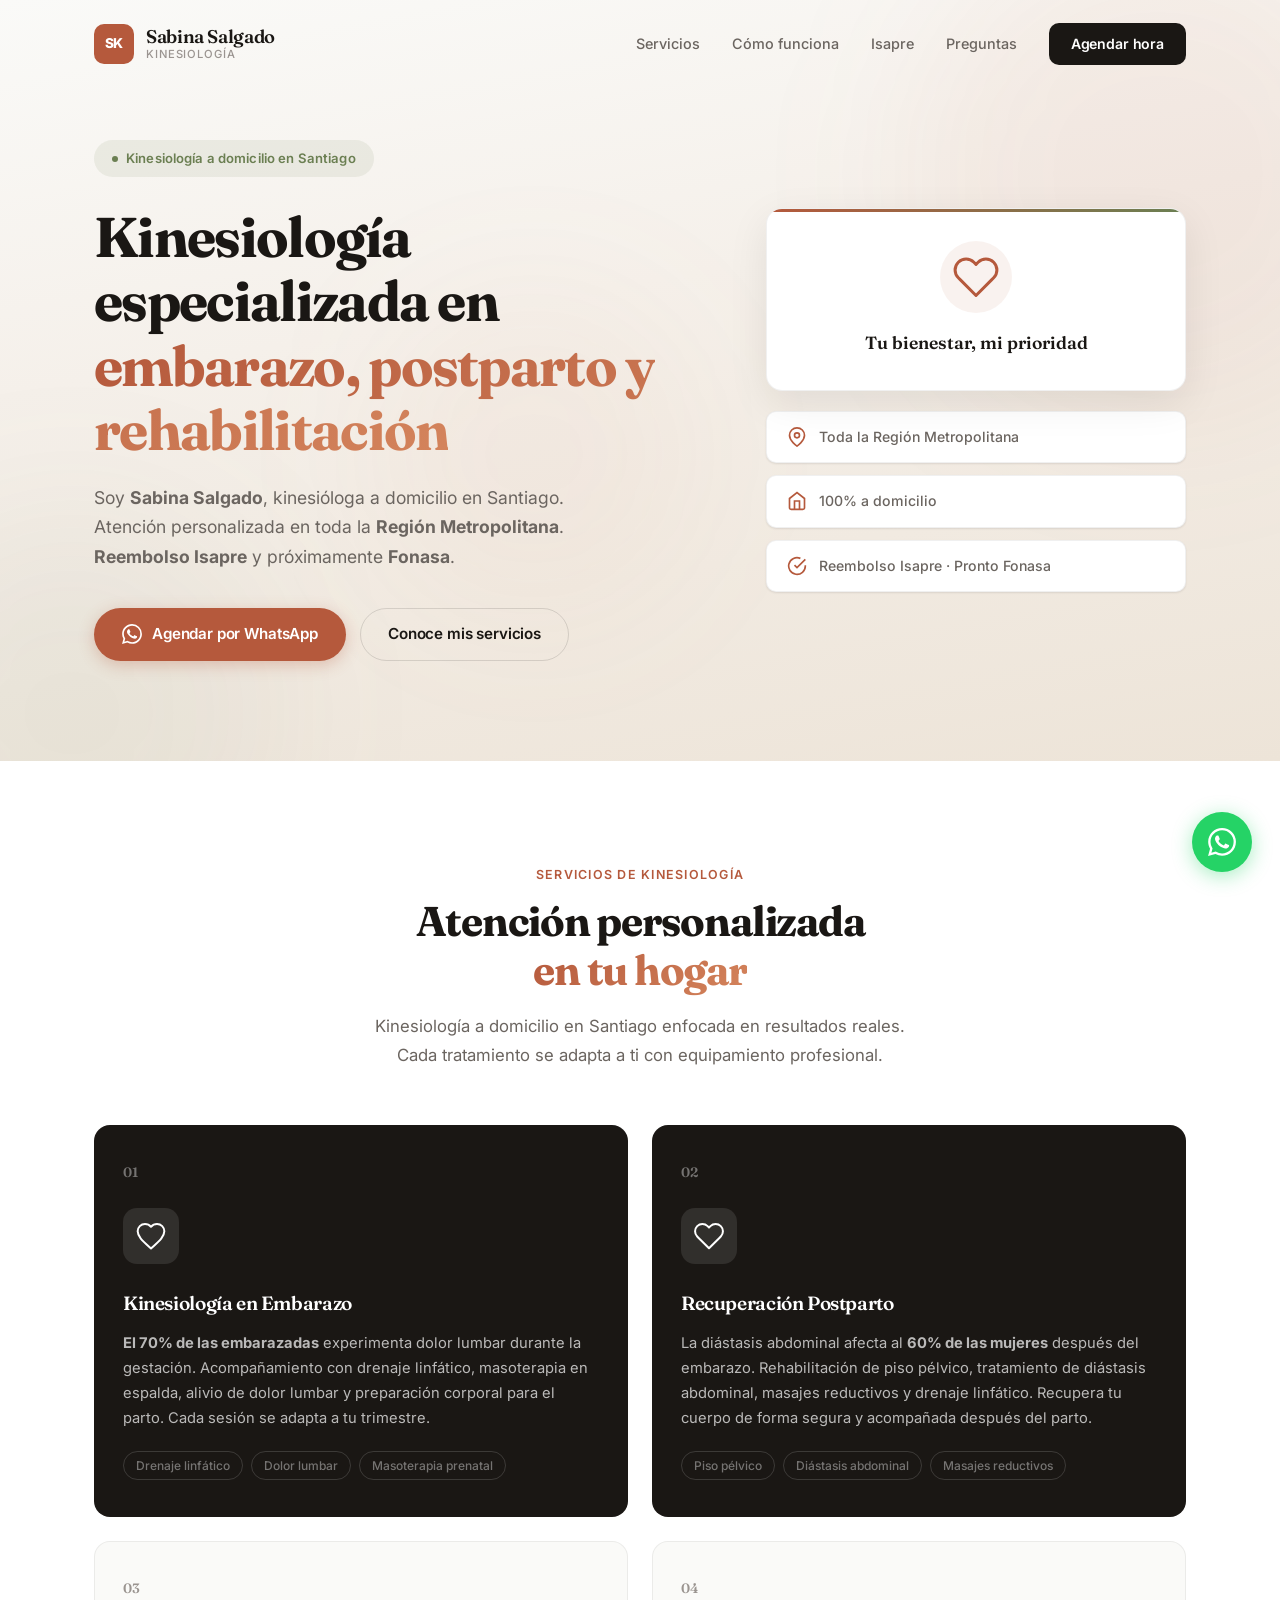
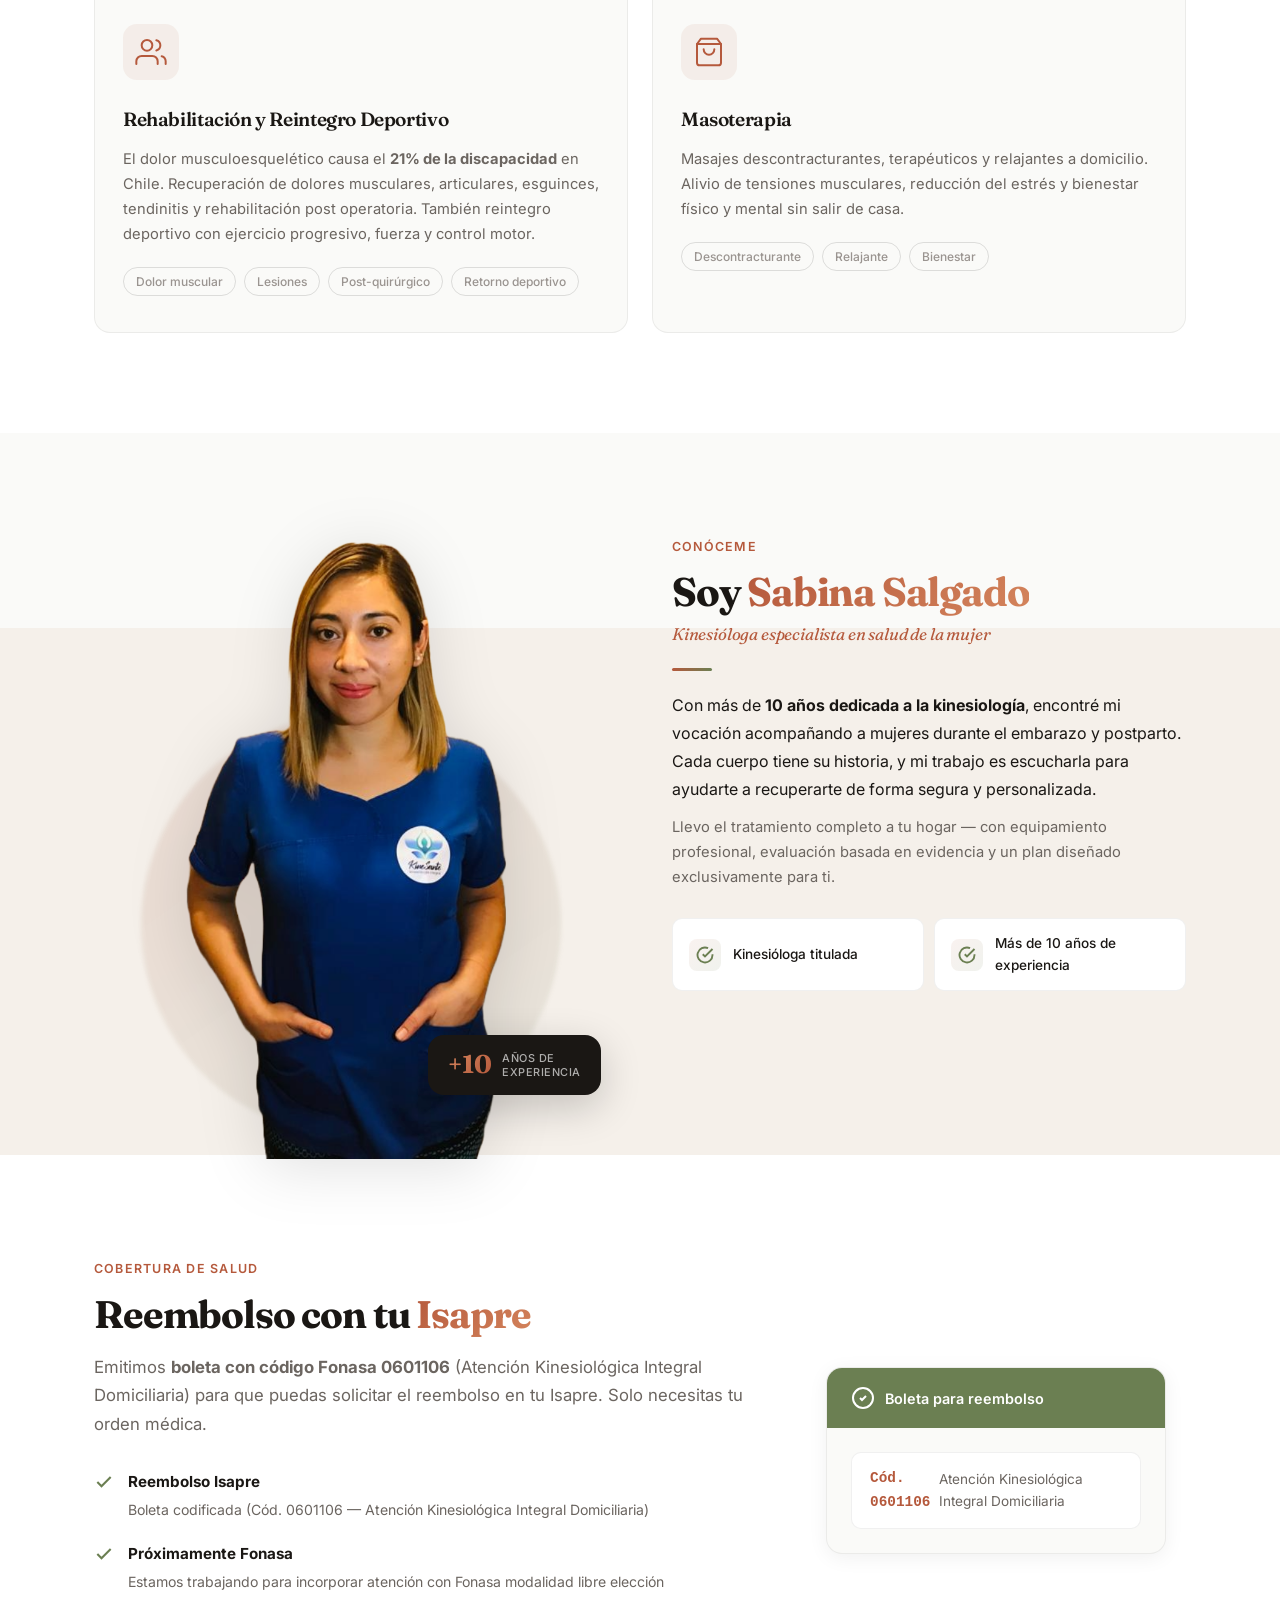
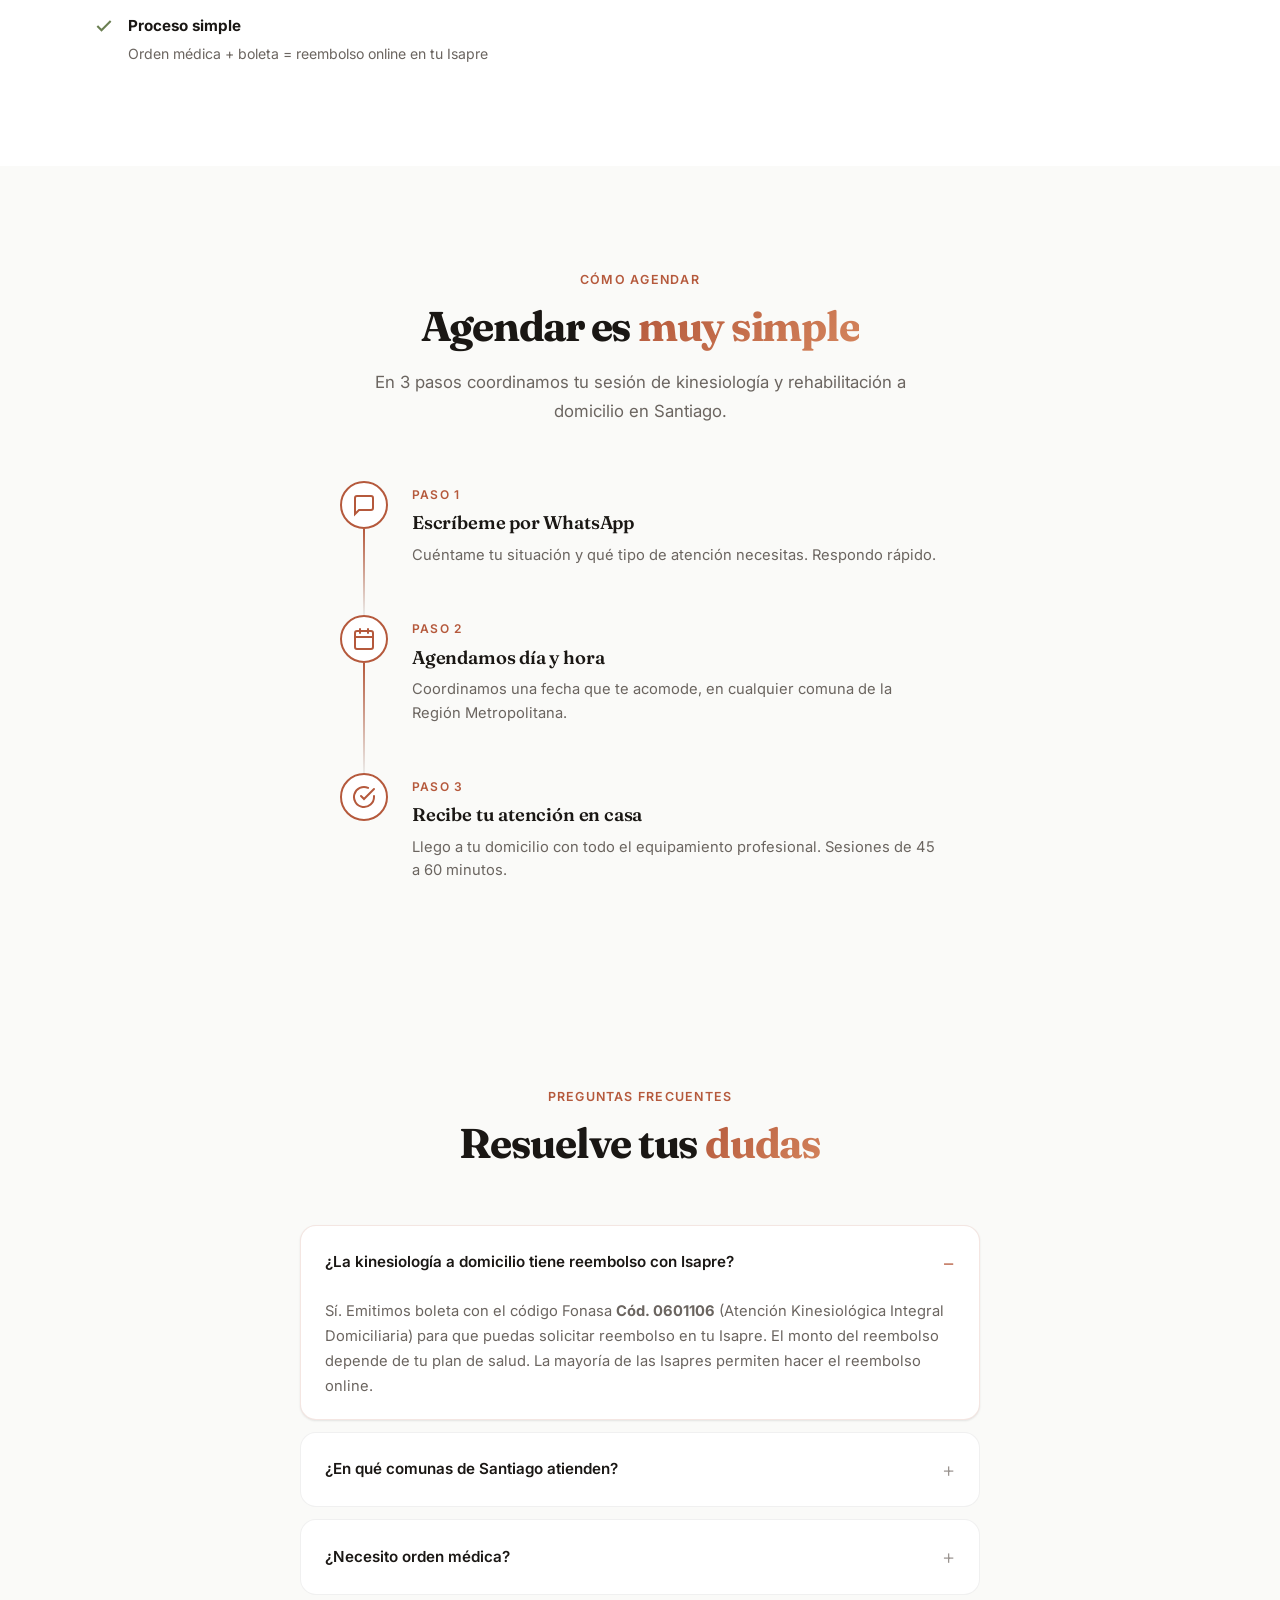
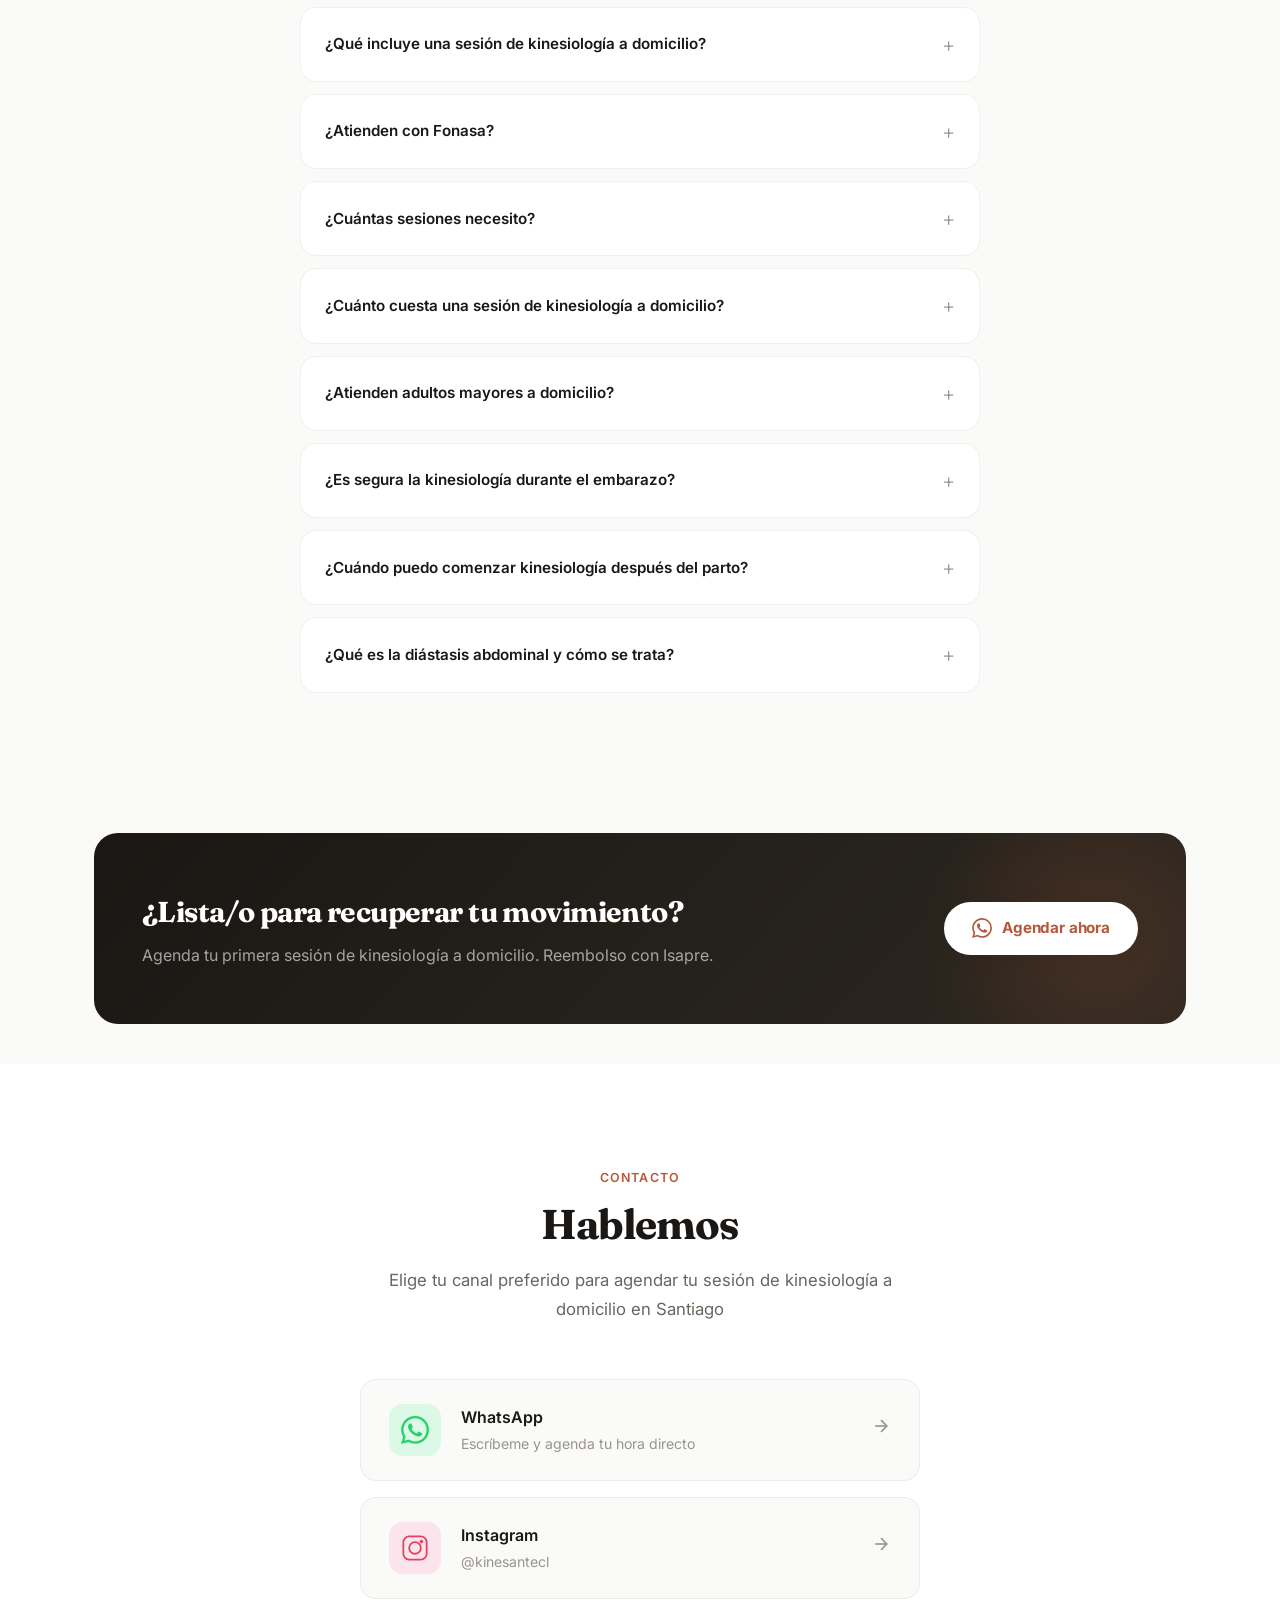
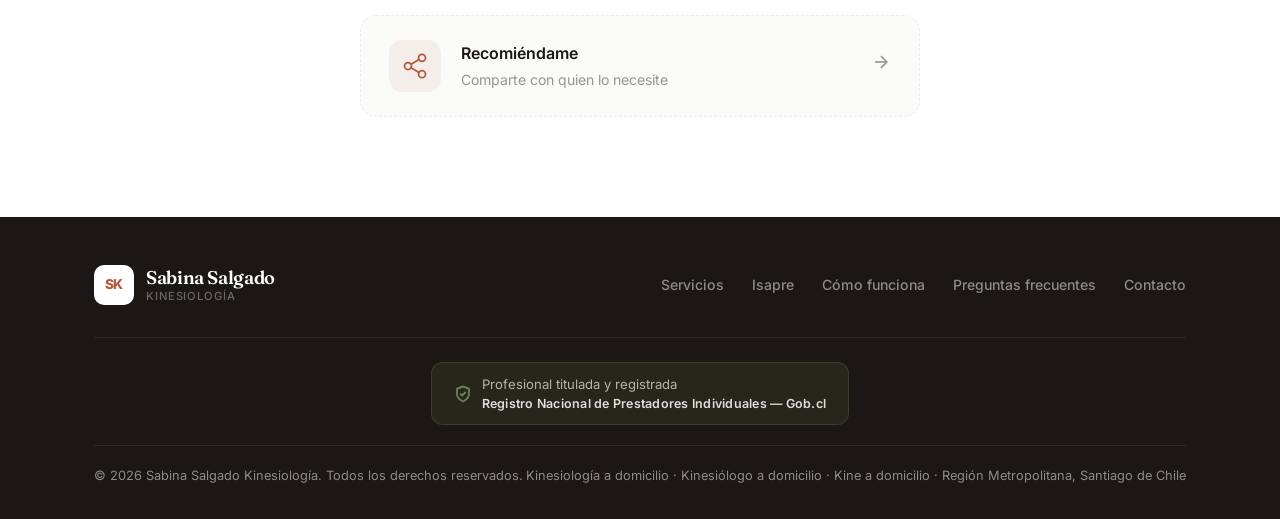
==== index.html @ 53fd6ea9 "Add referral share button in contact section WhatsApp share card lets users recommend Sabina to frie" ====
<!DOCTYPE html>
<html lang="es-CL">
<head>
  <meta charset="UTF-8">
  <meta name="viewport" content="width=device-width, initial-scale=1.0">

  <!-- Primary SEO Meta Tags -->
  <title>Kinesiología a Domicilio Santiago | Sabina Salgado Kine</title>
  <meta name="description" content="Kinesióloga a domicilio en Santiago. Especialista en embarazo, postparto y salud de la mujer. Kinesiología musculoesquelética, reintegro deportivo y masoterapia. Reembolso Isapre.">
  <meta name="keywords" content="kinesiología a domicilio, kinesiólogo a domicilio, kine a domicilio, kinesiología a domicilio Santiago, kinesiólogo a domicilio Santiago, kine a domicilio Santiago, kinesiólogo cerca de mí, kinesiología prenatal, kinesiología postnatal, kinesiología embarazo, kinesiología postparto, piso pélvico rehabilitación, diástasis abdominal tratamiento, drenaje linfático embarazo, recuperación postparto, kinesiología musculoesquelética, reintegro deportivo, masoterapia a domicilio Santiago, rehabilitación a domicilio Santiago, kinesiólogo a domicilio precio, kinesiólogo reembolso isapre, kine Puente Alto, kine Maipú, kine La Florida, kine La Cisterna, kine Las Condes, kine Providencia, kine Ñuñoa, kine San Bernardo, kinesiólogo a domicilio Puente Alto, kinesiólogo a domicilio Maipú, kinesiólogo a domicilio La Florida, kinesiólogo adulto mayor a domicilio, masajes descontracturantes a domicilio Santiago">
  <meta name="author" content="Sabina Salgado - Kinesióloga">
  <meta name="robots" content="index, follow, max-snippet:-1, max-image-preview:large">
  <link rel="canonical" href="https://sabinasalgado.cl/">

  <!-- Technical SEO: Favicon, Manifest, Theme -->
  <meta name="theme-color" content="#b5593c">
  <meta name="msapplication-TileColor" content="#b5593c">
  <link rel="icon" type="image/svg+xml" href="/favicon.svg">
  <link rel="icon" type="image/png" sizes="32x32" href="/favicon-32.png">
  <link rel="icon" type="image/png" sizes="16x16" href="/favicon-16.png">
  <link rel="apple-touch-icon" sizes="180x180" href="/apple-touch-icon.png">
  <link rel="manifest" href="/site.webmanifest">

  <!-- Open Graph / Social Media -->
  <meta property="og:type" content="website">
  <meta property="og:locale" content="es_CL">
  <meta property="og:title" content="Kinesiología a Domicilio Santiago | Sabina Salgado Kine">
  <meta property="og:description" content="Kinesióloga a domicilio en Santiago. Especialista en embarazo, postparto y salud de la mujer. Kinesiología musculoesquelética, reintegro deportivo y masoterapia. Reembolso Isapre.">
  <meta property="og:url" content="https://sabinasalgado.cl/">
  <meta property="og:site_name" content="Sabina Salgado Kinesiología">
  <meta property="og:image" content="https://sabinasalgado.cl/og-image.jpg">
  <meta property="og:image:width" content="1200">
  <meta property="og:image:height" content="630">
  <meta property="og:image:alt" content="Sabina Salgado - Kinesióloga a domicilio en Santiago, especialista en embarazo y postparto">

  <!-- Twitter Card -->
  <meta name="twitter:card" content="summary_large_image">
  <meta name="twitter:title" content="Kinesiología a Domicilio Santiago | Sabina Salgado Kine">
  <meta name="twitter:description" content="Kinesióloga a domicilio en Santiago. Especialista en embarazo, postparto y salud de la mujer. Kinesiología musculoesquelética, reintegro deportivo y masoterapia. Reembolso Isapre.">
  <meta name="twitter:image" content="https://sabinasalgado.cl/og-image.jpg">
  <meta name="twitter:image:alt" content="Sabina Salgado - Kinesióloga a domicilio en Santiago, especialista en embarazo y postparto">

  <!-- Geo / Local SEO -->
  <meta name="geo.region" content="CL-RM">
  <meta name="geo.placename" content="Santiago, Región Metropolitana">
  <meta name="geo.position" content="-33.4489;-70.6693">
  <meta name="ICBM" content="-33.4489, -70.6693">

  <!-- Performance: Preconnect -->
  <link rel="preconnect" href="https://fonts.googleapis.com">
  <link rel="preconnect" href="https://fonts.gstatic.com" crossorigin>
  <link rel="dns-prefetch" href="https://fonts.googleapis.com">

  <!-- Fonts with display=swap for CLS -->
  <link href="https://fonts.googleapis.com/css2?family=Inter:wght@400;500;600;700;800&family=Fraunces:opsz,wght@9..144,400;9..144,600;9..144,700&display=swap" rel="stylesheet">

  <!-- CSS -->
  <link rel="stylesheet" href="styles.css">

  <!-- Schema.org Structured Data: LocalBusiness + HealthBusiness -->
  <script type="application/ld+json">
  {
    "@context": "https://schema.org",
    "@type": "MedicalBusiness",
    "name": "Sabina Salgado Kinesiología",
    "description": "Kinesióloga a domicilio en Santiago y toda la Región Metropolitana. Especialista en salud de la mujer, embarazo y postparto. Kinesiología musculoesquelética, reintegro deportivo y masoterapia. Atención personalizada con reembolso Isapre.",
    "url": "https://sabinasalgado.cl",
    "telephone": "+56963518268",
    "alternateName": ["Kinesiólogo a Domicilio Santiago", "Kinesiología a Domicilio Región Metropolitana", "Kine a Domicilio Santiago"],
    "areaServed": [
      {
        "@type": "City",
        "name": "Santiago",
        "containedInPlace": {
          "@type": "AdministrativeArea",
          "name": "Región Metropolitana"
        }
      },
      { "@type": "City", "name": "Puente Alto" },
      { "@type": "City", "name": "Maipú" },
      { "@type": "City", "name": "La Florida" },
      { "@type": "City", "name": "Las Condes" },
      { "@type": "City", "name": "Providencia" },
      { "@type": "City", "name": "Ñuñoa" },
      { "@type": "City", "name": "Peñalolén" },
      { "@type": "City", "name": "Vitacura" },
      { "@type": "City", "name": "Lo Barnechea" },
      { "@type": "City", "name": "La Reina" },
      { "@type": "City", "name": "La Cisterna" },
      { "@type": "City", "name": "San Bernardo" },
      { "@type": "City", "name": "Macul" },
      { "@type": "City", "name": "San Miguel" }
    ],
    "serviceType": ["Kinesiología a Domicilio", "Kinesiología Prenatal y Postnatal", "Kinesiología Musculoesquelética", "Reintegro Deportivo", "Masoterapia", "Rehabilitación a Domicilio"],
    "priceRange": "$$",
    "paymentAccepted": "Efectivo, Transferencia, Reembolso Isapre",
    "currenciesAccepted": "CLP",
    "openingHours": "Mo-Sa 08:00-20:00",
    "geo": {
      "@type": "GeoCoordinates",
      "latitude": -33.4489,
      "longitude": -70.6693
    },
    "address": {
      "@type": "PostalAddress",
      "addressLocality": "Santiago",
      "addressRegion": "Región Metropolitana",
      "addressCountry": "CL"
    },
    "sameAs": [
      "https://instagram.com/kinesantecl",
      "https://wa.me/56963518268"
    ],
    "hasOfferCatalog": {
      "@type": "OfferCatalog",
      "name": "Servicios de Kinesiología a Domicilio",
      "itemListElement": [
        {
          "@type": "Offer",
          "itemOffered": {
            "@type": "Service",
            "name": "Kinesiología Prenatal y Postnatal a Domicilio en Santiago",
            "description": "Acompañamiento kinesiológico para embarazadas y mamás en postparto. Drenaje linfático, masoterapia prenatal, rehabilitación de piso pélvico, tratamiento de diástasis abdominal y masajes reductivos postparto a domicilio."
          }
        },
        {
          "@type": "Offer",
          "itemOffered": {
            "@type": "Service",
            "name": "Kinesiología Musculoesquelética a Domicilio en Santiago",
            "description": "Rehabilitación de dolores musculares y articulares, esguinces, tendinitis, contracturas y recuperación post operatoria. Evaluación funcional, terapia manual y ejercicio terapéutico a domicilio."
          }
        },
        {
          "@type": "Offer",
          "itemOffered": {
            "@type": "Service",
            "name": "Reintegro Deportivo a Domicilio en Santiago",
            "description": "Retorno seguro al deporte después de una lesión. Evaluación funcional deportiva, ejercicio progresivo, trabajo de fuerza y control motor. Prevención de recaídas."
          }
        },
        {
          "@type": "Offer",
          "itemOffered": {
            "@type": "Service",
            "name": "Masoterapia a Domicilio en Santiago",
            "description": "Masajes descontracturantes, terapéuticos y relajantes a domicilio. Alivio de tensiones musculares, reducción del estrés y bienestar integral."
          }
        }
      ]
    }
  }
  </script>

  <!-- Schema.org: FAQPage -->
  <script type="application/ld+json">
  {
    "@context": "https://schema.org",
    "@type": "FAQPage",
    "mainEntity": [
      {
        "@type": "Question",
        "name": "¿La kinesiología a domicilio tiene reembolso con Isapre?",
        "acceptedAnswer": {
          "@type": "Answer",
          "text": "Sí. Emitimos boleta con el código Fonasa 0601106 (Atención Kinesiológica Integral Domiciliaria) para que puedas solicitar reembolso en tu Isapre. El monto depende de tu plan de salud."
        }
      },
      {
        "@type": "Question",
        "name": "¿En qué comunas de Santiago atienden a domicilio?",
        "acceptedAnswer": {
          "@type": "Answer",
          "text": "Atendemos en todas las comunas de la Región Metropolitana de Santiago: Puente Alto, Maipú, La Florida, La Cisterna, Las Condes, Providencia, Ñuñoa, Santiago Centro, Peñalolén, San Bernardo, Vitacura, Lo Barnechea, La Reina, Macul, San Miguel y más. Tu kine a domicilio cerca de ti."
        }
      },
      {
        "@type": "Question",
        "name": "¿Necesito orden médica para kinesiología a domicilio?",
        "acceptedAnswer": {
          "@type": "Answer",
          "text": "Para realizar el reembolso en tu Isapre sí necesitas una orden médica. Si no la tienes, podemos evaluarte y orientarte para obtenerla."
        }
      },
      {
        "@type": "Question",
        "name": "¿Qué incluye una sesión de kinesiología a domicilio?",
        "acceptedAnswer": {
          "@type": "Answer",
          "text": "Cada sesión incluye evaluación, tratamiento personalizado y ejercicios terapéuticos. Llevamos todo el equipamiento profesional necesario a tu domicilio. Las sesiones duran entre 45 y 60 minutos."
        }
      },
      {
        "@type": "Question",
        "name": "¿Cuánto cuesta una sesión de kinesiología a domicilio?",
        "acceptedAnswer": {
          "@type": "Answer",
          "text": "El valor de la sesión de kinesiología a domicilio depende del tipo de tratamiento. Contáctanos por WhatsApp para consultar precios y disponibilidad. Con tu Isapre puedes obtener reembolso, reduciendo significativamente el costo de cada sesión."
        }
      },
      {
        "@type": "Question",
        "name": "¿Atienden adultos mayores a domicilio?",
        "acceptedAnswer": {
          "@type": "Answer",
          "text": "Sí. La kinesiología a domicilio para adultos mayores es uno de nuestros servicios más solicitados. Trabajamos rehabilitación funcional, prevención de caídas, fortalecimiento muscular y mejora de la movilidad en la comodidad del hogar del paciente."
        }
      },
      {
        "@type": "Question",
        "name": "¿Atienden con Fonasa?",
        "acceptedAnswer": {
          "@type": "Answer",
          "text": "Próximamente. Estamos trabajando para incorporar atención con Fonasa en modalidad libre elección. Actualmente aceptamos pago particular con boleta para reembolso Isapre."
        }
      },
      {
        "@type": "Question",
        "name": "¿Cuántas sesiones necesito?",
        "acceptedAnswer": {
          "@type": "Answer",
          "text": "Depende de tu diagnóstico y condición. En la primera sesión realizamos una evaluación completa y te entregamos un plan de tratamiento con la cantidad estimada de sesiones. Generalmente los programas son de 10 sesiones."
        }
      },
      {
        "@type": "Question",
        "name": "¿Es segura la kinesiología durante el embarazo?",
        "acceptedAnswer": {
          "@type": "Answer",
          "text": "Sí, la kinesiología prenatal es completamente segura y muy beneficiosa. Ayuda a aliviar dolores de espalda, reducir la hinchazón con drenaje linfático y preparar el cuerpo para el parto. Cada sesión se adapta al trimestre de embarazo y a las necesidades de cada mamá."
        }
      },
      {
        "@type": "Question",
        "name": "¿Cuándo puedo comenzar kinesiología después del parto?",
        "acceptedAnswer": {
          "@type": "Answer",
          "text": "En parto vaginal, generalmente puedes comenzar la rehabilitación de piso pélvico y el trabajo abdominal suave a partir de las 6 semanas postparto. En cesárea, se recomienda esperar entre 8 y 12 semanas. En la evaluación inicial determinamos el mejor momento según tu recuperación."
        }
      },
      {
        "@type": "Question",
        "name": "¿Qué es la diástasis abdominal y cómo se trata?",
        "acceptedAnswer": {
          "@type": "Answer",
          "text": "La diástasis abdominal es la separación de los músculos rectos del abdomen, muy común después del embarazo. Se trata con ejercicios específicos de activación abdominal profunda, trabajo de faja abdominal y reeducación postural. Con un programa personalizado de kinesiología se pueden lograr resultados significativos."
        }
      }
    ]
  }
  </script>

  <!-- Schema.org: Person (Professional) -->
  <script type="application/ld+json">
  {
    "@context": "https://schema.org",
    "@type": "Person",
    "name": "Sabina Salgado",
    "jobTitle": "Kinesióloga",
    "description": "Kinesióloga a domicilio en Santiago. Especialista en salud de la mujer, kinesiología prenatal y postnatal, rehabilitación musculoesquelética, reintegro deportivo y masoterapia.",
    "url": "https://sabinasalgado.cl",
    "telephone": "+56963518268",
    "knowsAbout": ["Kinesiología Prenatal", "Kinesiología Postnatal", "Rehabilitación de Piso Pélvico", "Diástasis Abdominal", "Kinesiología Musculoesquelética", "Reintegro Deportivo", "Masoterapia", "Drenaje Linfático"],
    "workLocation": {
      "@type": "City",
      "name": "Santiago",
      "containedInPlace": {
        "@type": "AdministrativeArea",
        "name": "Región Metropolitana, Chile"
      }
    },
    "sameAs": [
      "https://instagram.com/kinesantecl",
      "https://wa.me/56963518268"
    ]
  }
  </script>

  <!-- Schema.org: SpeakableSpecification (Voice Search) -->
  <script type="application/ld+json">
  {
    "@context": "https://schema.org",
    "@type": "WebPage",
    "name": "Kinesiología a Domicilio Santiago | Sabina Salgado",
    "speakable": {
      "@type": "SpeakableSpecification",
      "cssSelector": [".hero-subtitle", ".sobre-mi-intro", ".faq-answer"]
    },
    "url": "https://sabinasalgado.cl/"
  }
  </script>

  <!-- Schema.org: HowTo (Proceso de agendamiento) -->
  <script type="application/ld+json">
  {
    "@context": "https://schema.org",
    "@type": "HowTo",
    "name": "Cómo agendar kinesiología a domicilio en Santiago",
    "description": "En 3 simples pasos puedes coordinar tu sesión de kinesiología a domicilio en Santiago y toda la Región Metropolitana.",
    "totalTime": "PT5M",
    "step": [
      {
        "@type": "HowToStep",
        "position": 1,
        "name": "Escríbeme por WhatsApp",
        "text": "Cuéntame tu situación y qué tipo de atención necesitas. Respondo rápido.",
        "url": "https://sabinasalgado.cl/#como-funciona"
      },
      {
        "@type": "HowToStep",
        "position": 2,
        "name": "Agendamos día y hora",
        "text": "Coordinamos una fecha que te acomode, en cualquier comuna de la Región Metropolitana.",
        "url": "https://sabinasalgado.cl/#como-funciona"
      },
      {
        "@type": "HowToStep",
        "position": 3,
        "name": "Recibe tu atención en casa",
        "text": "Llego a tu domicilio con todo el equipamiento profesional. Sesiones de 45 a 60 minutos.",
        "url": "https://sabinasalgado.cl/#como-funciona"
      }
    ]
  }
  </script>

  <!-- Schema.org: BreadcrumbList -->
  <script type="application/ld+json">
  {
    "@context": "https://schema.org",
    "@type": "BreadcrumbList",
    "itemListElement": [
      {
        "@type": "ListItem",
        "position": 1,
        "name": "Inicio",
        "item": "https://sabinasalgado.cl/"
      },
      {
        "@type": "ListItem",
        "position": 2,
        "name": "Servicios de Kinesiología a Domicilio",
        "item": "https://sabinasalgado.cl/#servicios"
      },
      {
        "@type": "ListItem",
        "position": 3,
        "name": "Contacto",
        "item": "https://sabinasalgado.cl/#contacto"
      }
    ]
  }
  </script>
</head>
<body>

  <!-- Header -->
  <header class="header" id="header" role="banner">
    <div class="container header-inner">
      <a href="/" class="logo" aria-label="Sabina Salgado Kinesiología - Inicio">
        <span class="logo-icon" aria-hidden="true">SK</span>
        <div class="logo-text">Sabina Salgado<span>Kinesiología</span></div>
      </a>
      <nav class="nav" id="nav" role="navigation" aria-label="Menú principal">
        <a href="#servicios">Servicios</a>
        <a href="#como-funciona">Cómo funciona</a>
        <a href="#isapre">Isapre</a>
        <a href="#faq">Preguntas</a>
        <a href="#contacto" class="btn btn-nav">Agendar hora</a>
      </nav>
      <button class="menu-toggle" id="menu-toggle" aria-label="Abrir menú de navegación" aria-expanded="false">
        <span></span><span></span><span></span>
      </button>
    </div>
  </header>

  <main role="main">

    <!-- Hero -->
    <section class="hero" aria-labelledby="hero-title">
      <div class="hero-bg-shapes" aria-hidden="true">
        <div class="shape shape-1"></div>
        <div class="shape shape-2"></div>
        <div class="shape shape-3"></div>
      </div>
      <div class="container hero-container">
        <div class="hero-content animate-up">
          <p class="hero-badge" aria-label="Disponibilidad">
            <span class="badge-dot" aria-hidden="true"></span>
            Kinesiología a domicilio en Santiago
          </p>
          <h1 id="hero-title">Kinesiología especializada en <span class="text-gradient">embarazo, postparto y rehabilitación</span></h1>
          <p class="hero-subtitle">Soy <strong>Sabina Salgado</strong>, kinesióloga a domicilio en Santiago. Atención personalizada en toda la <strong>Región Metropolitana</strong>. <strong>Reembolso Isapre</strong> y próximamente <strong>Fonasa</strong>.</p>
          <div class="hero-actions">
            <a href="https://wa.me/56963518268?text=Hola%20Sabina%2C%20me%20gustaría%20agendar%20una%20hora%20de%20kinesiología%20a%20domicilio" class="btn btn-primary" target="_blank" rel="noopener" aria-label="Agendar hora de kinesiología por WhatsApp">
              <svg width="20" height="20" viewBox="0 0 24 24" fill="currentColor" aria-hidden="true"><path d="M17.472 14.382c-.297-.149-1.758-.867-2.03-.967-.273-.099-.471-.148-.67.15-.197.297-.767.966-.94 1.164-.173.199-.347.223-.644.075-.297-.15-1.255-.463-2.39-1.475-.883-.788-1.48-1.761-1.653-2.059-.173-.297-.018-.458.13-.606.134-.133.298-.347.446-.52.149-.174.198-.298.298-.497.099-.198.05-.371-.025-.52-.075-.149-.669-1.612-.916-2.207-.242-.579-.487-.5-.669-.51-.173-.008-.371-.01-.57-.01-.198 0-.52.074-.792.372-.272.297-1.04 1.016-1.04 2.479 0 1.462 1.065 2.875 1.213 3.074.149.198 2.096 3.2 5.077 4.487.709.306 1.262.489 1.694.625.712.227 1.36.195 1.871.118.571-.085 1.758-.719 2.006-1.413.248-.694.248-1.289.173-1.413-.074-.124-.272-.198-.57-.347m-5.421 7.403h-.004a9.87 9.87 0 01-5.031-1.378l-.361-.214-3.741.982.998-3.648-.235-.374a9.86 9.86 0 01-1.51-5.26c.001-5.45 4.436-9.884 9.888-9.884 2.64 0 5.122 1.03 6.988 2.898a9.825 9.825 0 012.893 6.994c-.003 5.45-4.437 9.884-9.885 9.884m8.413-18.297A11.815 11.815 0 0012.05 0C5.495 0 .16 5.335.157 11.892c0 2.096.547 4.142 1.588 5.945L.057 24l6.305-1.654a11.882 11.882 0 005.683 1.448h.005c6.554 0 11.89-5.335 11.893-11.893a11.821 11.821 0 00-3.48-8.413z"/></svg>
              Agendar por WhatsApp
            </a>
            <a href="#servicios" class="btn btn-ghost">Conoce mis servicios</a>
          </div>
        </div>
        <div class="hero-visual animate-up delay-1">
          <div class="hero-card">
            <div class="hero-card-inner">
              <div class="hero-card-icon" aria-hidden="true">
                <svg width="48" height="48" viewBox="0 0 24 24" fill="none" stroke="currentColor" stroke-width="1.5" stroke-linecap="round" stroke-linejoin="round"><path d="M20.84 4.61a5.5 5.5 0 00-7.78 0L12 5.67l-1.06-1.06a5.5 5.5 0 00-7.78 7.78l1.06 1.06L12 21.23l7.78-7.78 1.06-1.06a5.5 5.5 0 000-7.78z"/></svg>
              </div>
              <p class="hero-card-label">Tu bienestar, mi prioridad</p>
            </div>
          </div>
          <div class="hero-stats">
            <div class="stat-item">
              <svg width="20" height="20" viewBox="0 0 24 24" fill="none" stroke="currentColor" stroke-width="2" aria-hidden="true"><path d="M21 10c0 7-9 13-9 13s-9-6-9-13a9 9 0 0118 0z"/><circle cx="12" cy="10" r="3"/></svg>
              <span>Toda la Región Metropolitana</span>
            </div>
            <div class="stat-item">
              <svg width="20" height="20" viewBox="0 0 24 24" fill="none" stroke="currentColor" stroke-width="2" aria-hidden="true"><path d="M3 9l9-7 9 7v11a2 2 0 01-2 2H5a2 2 0 01-2-2z"/><polyline points="9 22 9 12 15 12 15 22"/></svg>
              <span>100% a domicilio</span>
            </div>
            <div class="stat-item">
              <svg width="20" height="20" viewBox="0 0 24 24" fill="none" stroke="currentColor" stroke-width="2" aria-hidden="true"><path d="M22 11.08V12a10 10 0 11-5.93-9.14"/><polyline points="22 4 12 14.01 9 11.01"/></svg>
              <span>Reembolso Isapre · Pronto Fonasa</span>
            </div>
          </div>
        </div>
      </div>
    </section>

    <!-- Servicios de Kinesiología a Domicilio -->
    <section class="servicios" id="servicios" aria-labelledby="servicios-title">
      <div class="container">
        <div class="section-header animate-up">
          <span class="section-tag">Servicios de kinesiología</span>
          <h2 class="section-title" id="servicios-title">Atención personalizada<br><span class="text-gradient">en tu hogar</span></h2>
          <p class="section-subtitle">Kinesiología a domicilio en Santiago enfocada en resultados reales. Cada tratamiento se adapta a ti con equipamiento profesional.</p>
        </div>
        <div class="servicios-grid">

          <article class="servicio-card featured animate-up">
            <div class="servicio-number" aria-hidden="true">01</div>
            <div class="servicio-icon" aria-hidden="true">
              <svg width="32" height="32" viewBox="0 0 24 24" fill="none" stroke="currentColor" stroke-width="1.5" stroke-linecap="round" stroke-linejoin="round"><path d="M12 21.35l-1.45-1.32C5.4 15.36 2 12.28 2 8.5 2 5.42 4.42 3 7.5 3c1.74 0 3.41.81 4.5 2.09C13.09 3.81 14.76 3 16.5 3 19.58 3 22 5.42 22 8.5c0 3.78-3.4 6.86-8.55 11.54L12 21.35z"/></svg>
            </div>
            <h3>Kinesiología en Embarazo</h3>
            <p><strong>El 70% de las embarazadas</strong> experimenta dolor lumbar durante la gestación. Acompañamiento con drenaje linfático, masoterapia en espalda, alivio de dolor lumbar y preparación corporal para el parto. Cada sesión se adapta a tu trimestre.</p>
            <div class="servicio-tags">
              <span>Drenaje linfático</span>
              <span>Dolor lumbar</span>
              <span>Masoterapia prenatal</span>
            </div>
          </article>

          <article class="servicio-card featured animate-up delay-1">
            <div class="servicio-number" aria-hidden="true">02</div>
            <div class="servicio-icon" aria-hidden="true">
              <svg width="32" height="32" viewBox="0 0 24 24" fill="none" stroke="currentColor" stroke-width="1.5" stroke-linecap="round" stroke-linejoin="round"><path d="M20.84 4.61a5.5 5.5 0 00-7.78 0L12 5.67l-1.06-1.06a5.5 5.5 0 00-7.78 7.78l1.06 1.06L12 21.23l7.78-7.78 1.06-1.06a5.5 5.5 0 000-7.78z"/></svg>
            </div>
            <h3>Recuperación Postparto</h3>
            <p>La diástasis abdominal afecta al <strong>60% de las mujeres</strong> después del embarazo. Rehabilitación de piso pélvico, tratamiento de diástasis abdominal, masajes reductivos y drenaje linfático. Recupera tu cuerpo de forma segura y acompañada después del parto.</p>
            <div class="servicio-tags">
              <span>Piso pélvico</span>
              <span>Diástasis abdominal</span>
              <span>Masajes reductivos</span>
            </div>
          </article>

          <article class="servicio-card animate-up delay-2">
            <div class="servicio-number" aria-hidden="true">03</div>
            <div class="servicio-icon" aria-hidden="true">
              <svg width="32" height="32" viewBox="0 0 24 24" fill="none" stroke="currentColor" stroke-width="1.5" stroke-linecap="round" stroke-linejoin="round"><path d="M17 21v-2a4 4 0 00-4-4H5a4 4 0 00-4 4v2"/><circle cx="9" cy="7" r="4"/><path d="M23 21v-2a4 4 0 00-3-3.87"/><path d="M16 3.13a4 4 0 010 7.75"/></svg>
            </div>
            <h3>Rehabilitación y Reintegro Deportivo</h3>
            <p>El dolor musculoesquelético causa el <strong>21% de la discapacidad</strong> en Chile. Recuperación de dolores musculares, articulares, esguinces, tendinitis y rehabilitación post operatoria. También reintegro deportivo con ejercicio progresivo, fuerza y control motor.</p>
            <div class="servicio-tags">
              <span>Dolor muscular</span>
              <span>Lesiones</span>
              <span>Post-quirúrgico</span>
              <span>Retorno deportivo</span>
            </div>
          </article>

          <article class="servicio-card animate-up delay-3">
            <div class="servicio-number" aria-hidden="true">04</div>
            <div class="servicio-icon" aria-hidden="true">
              <svg width="32" height="32" viewBox="0 0 24 24" fill="none" stroke="currentColor" stroke-width="1.5" stroke-linecap="round" stroke-linejoin="round"><path d="M6 2L3 6v14a2 2 0 002 2h14a2 2 0 002-2V6l-3-4z"/><line x1="3" y1="6" x2="21" y2="6"/><path d="M16 10a4 4 0 01-8 0"/></svg>
            </div>
            <h3>Masoterapia</h3>
            <p>Masajes descontracturantes, terapéuticos y relajantes a domicilio. Alivio de tensiones musculares, reducción del estrés y bienestar físico y mental sin salir de casa.</p>
            <div class="servicio-tags">
              <span>Descontracturante</span>
              <span>Relajante</span>
              <span>Bienestar</span>
            </div>
          </article>

        </div>
      </div>
    </section>

    <!-- Sobre Mí -->
    <section class="sobre-mi" id="sobre-mi" aria-labelledby="sobre-mi-title">
      <div class="container">
        <div class="sobre-mi-inner">
          <div class="sobre-mi-photo-wrap animate-slide-left">
            <div class="photo-frame">
              <div class="photo-bg-shape" aria-hidden="true"></div>
              <img src="assets/sabina-salgado.png" alt="Sabina Salgado — Kinesióloga a domicilio en Santiago" loading="lazy" class="photo-img">
              <div class="photo-experience-badge">
                <span class="badge-number">+10</span>
                <span class="badge-label">años de<br>experiencia</span>
              </div>
            </div>
          </div>
          <div class="sobre-mi-content animate-slide-right">
            <span class="section-tag">Conóceme</span>
            <h2 id="sobre-mi-title">Soy <span class="text-gradient">Sabina Salgado</span></h2>
            <p class="sobre-mi-role">Kinesióloga especialista en salud de la mujer</p>
            <div class="sobre-mi-divider" aria-hidden="true"></div>
            <p class="sobre-mi-intro">Con más de <strong>10 años dedicada a la kinesiología</strong>, encontré mi vocación acompañando a mujeres durante el embarazo y postparto. Cada cuerpo tiene su historia, y mi trabajo es escucharla para ayudarte a recuperarte de forma segura y personalizada.</p>
            <p class="sobre-mi-desc">Llevo el tratamiento completo a tu hogar — con equipamiento profesional, evaluación basada en evidencia y un plan diseñado exclusivamente para ti.</p>
            <div class="sobre-mi-credenciales">
              <div class="credencial animate-slide-right" style="--delay: 0.1s">
                <div class="credencial-icon" aria-hidden="true">
                  <svg width="18" height="18" viewBox="0 0 24 24" fill="none" stroke="currentColor" stroke-width="2.5"><path d="M22 11.08V12a10 10 0 11-5.93-9.14"/><polyline points="22 4 12 14.01 9 11.01"/></svg>
                </div>
                <span>Kinesióloga titulada</span>
              </div>
              <div class="credencial animate-slide-right" style="--delay: 0.2s">
                <div class="credencial-icon" aria-hidden="true">
                  <svg width="18" height="18" viewBox="0 0 24 24" fill="none" stroke="currentColor" stroke-width="2.5"><path d="M22 11.08V12a10 10 0 11-5.93-9.14"/><polyline points="22 4 12 14.01 9 11.01"/></svg>
                </div>
                <span>Más de 10 años de experiencia</span>
              </div>
              <div class="credencial animate-slide-right" style="--delay: 0.3s">
                <div class="credencial-icon" aria-hidden="true">
                  <svg width="18" height="18" viewBox="0 0 24 24" fill="none" stroke="currentColor" stroke-width="2.5"><path d="M22 11.08V12a10 10 0 11-5.93-9.14"/><polyline points="22 4 12 14.01 9 11.01"/></svg>
                </div>
                <span>Registro Nacional de Prestadores</span>
              </div>
              <div class="credencial animate-slide-right" style="--delay: 0.4s">
                <div class="credencial-icon" aria-hidden="true">
                  <svg width="18" height="18" viewBox="0 0 24 24" fill="none" stroke="currentColor" stroke-width="2.5"><path d="M22 11.08V12a10 10 0 11-5.93-9.14"/><polyline points="22 4 12 14.01 9 11.01"/></svg>
                </div>
                <span>Especialista en salud de la mujer</span>
              </div>
            </div>
          </div>
        </div>
      </div>
    </section>

    <!-- Reembolso Isapre / Fonasa -->
    <section class="isapre" id="isapre" aria-labelledby="isapre-title">
      <div class="container">
        <div class="isapre-inner animate-up">
          <div class="isapre-content">
            <span class="section-tag">Cobertura de salud</span>
            <h2 id="isapre-title">Reembolso con tu <span class="text-gradient">Isapre</span></h2>
            <p>Emitimos <strong>boleta con código Fonasa 0601106</strong> (Atención Kinesiológica Integral Domiciliaria) para que puedas solicitar el reembolso en tu Isapre. Solo necesitas tu orden médica.</p>
            <ul class="isapre-list">
              <li>
                <svg width="20" height="20" viewBox="0 0 24 24" fill="none" stroke="currentColor" stroke-width="2.5" aria-hidden="true"><polyline points="20 6 9 17 4 12"/></svg>
                <div>
                  <strong>Reembolso Isapre</strong>
                  <span>Boleta codificada (Cód. 0601106 — Atención Kinesiológica Integral Domiciliaria)</span>
                </div>
              </li>
              <li>
                <svg width="20" height="20" viewBox="0 0 24 24" fill="none" stroke="currentColor" stroke-width="2.5" aria-hidden="true"><polyline points="20 6 9 17 4 12"/></svg>
                <div>
                  <strong>Próximamente Fonasa</strong>
                  <span>Estamos trabajando para incorporar atención con Fonasa modalidad libre elección</span>
                </div>
              </li>
              <li>
                <svg width="20" height="20" viewBox="0 0 24 24" fill="none" stroke="currentColor" stroke-width="2.5" aria-hidden="true"><polyline points="20 6 9 17 4 12"/></svg>
                <div>
                  <strong>Proceso simple</strong>
                  <span>Orden médica + boleta = reembolso online en tu Isapre</span>
                </div>
              </li>
            </ul>
          </div>
          <div class="isapre-visual" aria-hidden="true">
            <div class="isapre-card">
              <div class="isapre-card-header">
                <svg width="24" height="24" viewBox="0 0 24 24" fill="none" stroke="currentColor" stroke-width="2"><path d="M9 12l2 2 4-4"/><path d="M12 22c5.523 0 10-4.477 10-10S17.523 2 12 2 2 6.477 2 12s4.477 10 10 10z"/></svg>
                Boleta para reembolso
              </div>
              <div class="isapre-card-body">
                <div class="isapre-code">
                  <span class="code-label">Cód. 0601106</span>
                  <span class="code-desc">Atención Kinesiológica Integral Domiciliaria</span>
                </div>
              </div>
            </div>
          </div>
        </div>
      </div>
    </section>

    <!-- Cómo Funciona -->
    <section class="proceso" id="como-funciona" aria-labelledby="proceso-title">
      <div class="container">
        <div class="section-header animate-up">
          <span class="section-tag">Cómo agendar</span>
          <h2 class="section-title" id="proceso-title">Agendar es <span class="text-gradient">muy simple</span></h2>
          <p class="section-subtitle">En 3 pasos coordinamos tu sesión de kinesiología y rehabilitación a domicilio en Santiago.</p>
        </div>
        <div class="proceso-timeline animate-up">
          <div class="proceso-step">
            <div class="step-connector" aria-hidden="true"></div>
            <div class="step-dot" aria-hidden="true">
              <svg width="24" height="24" viewBox="0 0 24 24" fill="none" stroke="currentColor" stroke-width="2" stroke-linecap="round"><path d="M21 15a2 2 0 01-2 2H7l-4 4V5a2 2 0 012-2h14a2 2 0 012 2z"/></svg>
            </div>
            <div class="step-content">
              <span class="step-number">Paso 1</span>
              <h3>Escríbeme por WhatsApp</h3>
              <p>Cuéntame tu situación y qué tipo de atención necesitas. Respondo rápido.</p>
            </div>
          </div>
          <div class="proceso-step">
            <div class="step-connector" aria-hidden="true"></div>
            <div class="step-dot" aria-hidden="true">
              <svg width="24" height="24" viewBox="0 0 24 24" fill="none" stroke="currentColor" stroke-width="2" stroke-linecap="round"><rect x="3" y="4" width="18" height="18" rx="2" ry="2"/><line x1="16" y1="2" x2="16" y2="6"/><line x1="8" y1="2" x2="8" y2="6"/><line x1="3" y1="10" x2="21" y2="10"/></svg>
            </div>
            <div class="step-content">
              <span class="step-number">Paso 2</span>
              <h3>Agendamos día y hora</h3>
              <p>Coordinamos una fecha que te acomode, en cualquier comuna de la Región Metropolitana.</p>
            </div>
          </div>
          <div class="proceso-step">
            <div class="step-connector" aria-hidden="true"></div>
            <div class="step-dot" aria-hidden="true">
              <svg width="24" height="24" viewBox="0 0 24 24" fill="none" stroke="currentColor" stroke-width="2" stroke-linecap="round"><path d="M22 11.08V12a10 10 0 11-5.93-9.14"/><polyline points="22 4 12 14.01 9 11.01"/></svg>
            </div>
            <div class="step-content">
              <span class="step-number">Paso 3</span>
              <h3>Recibe tu atención en casa</h3>
              <p>Llego a tu domicilio con todo el equipamiento profesional. Sesiones de 45 a 60 minutos.</p>
            </div>
          </div>
        </div>
      </div>
    </section>

    <!-- FAQ -->
    <section class="faq" id="faq" aria-labelledby="faq-title">
      <div class="container">
        <div class="section-header animate-up">
          <span class="section-tag">Preguntas frecuentes</span>
          <h2 class="section-title" id="faq-title">Resuelve tus <span class="text-gradient">dudas</span></h2>
        </div>
        <div class="faq-list animate-up">
          <details class="faq-item" open>
            <summary>¿La kinesiología a domicilio tiene reembolso con Isapre?</summary>
            <div class="faq-answer">
              <p>Sí. Emitimos boleta con el código Fonasa <strong>Cód. 0601106</strong> (Atención Kinesiológica Integral Domiciliaria) para que puedas solicitar reembolso en tu Isapre. El monto del reembolso depende de tu plan de salud. La mayoría de las Isapres permiten hacer el reembolso online.</p>
            </div>
          </details>
          <details class="faq-item">
            <summary>¿En qué comunas de Santiago atienden?</summary>
            <div class="faq-answer">
              <p>Atendemos en <strong>todas las comunas de la Región Metropolitana</strong>: Puente Alto, Maipú, La Florida, La Cisterna, Las Condes, Providencia, Ñuñoa, Santiago Centro, Peñalolén, San Bernardo, Vitacura, Lo Barnechea, La Reina, Macul, San Miguel, y todas las demás. Tu <strong>kine a domicilio</strong> cerca de ti.</p>
            </div>
          </details>
          <details class="faq-item">
            <summary>¿Necesito orden médica?</summary>
            <div class="faq-answer">
              <p>Para solicitar el <strong>reembolso en tu Isapre</strong>, sí necesitas una orden médica con indicación de kinesiología. Si no la tienes, puedo evaluarte y orientarte para obtenerla.</p>
            </div>
          </details>
          <details class="faq-item">
            <summary>¿Qué incluye una sesión de kinesiología a domicilio?</summary>
            <div class="faq-answer">
              <p>Cada sesión incluye <strong>evaluación, tratamiento personalizado y ejercicios terapéuticos</strong>. Llevo todo el equipamiento profesional necesario. Las sesiones duran entre <strong>45 y 60 minutos</strong> dependiendo de la terapia.</p>
            </div>
          </details>
          <details class="faq-item">
            <summary>¿Atienden con Fonasa?</summary>
            <div class="faq-answer">
              <p><strong>Próximamente.</strong> Estamos trabajando para incorporar atención con Fonasa en modalidad libre elección. Actualmente aceptamos pago particular con boleta para reembolso Isapre.</p>
            </div>
          </details>
          <details class="faq-item">
            <summary>¿Cuántas sesiones necesito?</summary>
            <div class="faq-answer">
              <p>Depende de tu diagnóstico y condición. En la primera sesión realizamos una evaluación completa y te entregamos un <strong>plan de tratamiento con la cantidad estimada de sesiones</strong>. Generalmente los programas son de 10 sesiones.</p>
            </div>
          </details>
          <details class="faq-item">
            <summary>¿Cuánto cuesta una sesión de kinesiología a domicilio?</summary>
            <div class="faq-answer">
              <p>El valor de la sesión de kinesiología a domicilio depende del tipo de tratamiento. <strong>Escríbeme por WhatsApp</strong> para consultar precios y disponibilidad. Recuerda que con tu <strong>Isapre puedes obtener reembolso</strong>, reduciendo significativamente el costo.</p>
            </div>
          </details>
          <details class="faq-item">
            <summary>¿Atienden adultos mayores a domicilio?</summary>
            <div class="faq-answer">
              <p>Sí. La <strong>kinesiología a domicilio para adultos mayores</strong> es uno de nuestros servicios más solicitados. Trabajamos rehabilitación funcional, prevención de caídas, fortalecimiento muscular y mejora de la movilidad en la comodidad del hogar del paciente.</p>
            </div>
          </details>
          <details class="faq-item">
            <summary>¿Es segura la kinesiología durante el embarazo?</summary>
            <div class="faq-answer">
              <p>Sí, la <strong>kinesiología prenatal</strong> es completamente segura y muy beneficiosa. Ayuda a aliviar <strong>dolores de espalda</strong>, reducir la hinchazón con <strong>drenaje linfático</strong> y preparar el cuerpo para el parto. Cada sesión se adapta al trimestre de embarazo y a las necesidades de cada mamá.</p>
            </div>
          </details>
          <details class="faq-item">
            <summary>¿Cuándo puedo comenzar kinesiología después del parto?</summary>
            <div class="faq-answer">
              <p>En <strong>parto vaginal</strong>, generalmente puedes comenzar la rehabilitación de <strong>piso pélvico</strong> y el trabajo abdominal suave a partir de las 6 semanas postparto. En <strong>cesárea</strong>, se recomienda esperar entre 8 y 12 semanas. En la evaluación inicial determinamos el mejor momento según tu recuperación.</p>
            </div>
          </details>
          <details class="faq-item">
            <summary>¿Qué es la diástasis abdominal y cómo se trata?</summary>
            <div class="faq-answer">
              <p>La <strong>diástasis abdominal</strong> es la separación de los músculos rectos del abdomen, muy común después del embarazo. Se trata con ejercicios específicos de <strong>activación abdominal profunda</strong>, trabajo de faja abdominal y reeducación postural. Con un programa personalizado se logran resultados significativos.</p>
            </div>
          </details>
        </div>
      </div>
    </section>

    <!-- CTA Banner -->
    <section class="cta-banner" aria-label="Llamada a la acción">
      <div class="container">
        <div class="cta-inner animate-up">
          <div class="cta-content">
            <h2>¿Lista/o para recuperar tu movimiento?</h2>
            <p>Agenda tu primera sesión de kinesiología a domicilio. Reembolso con Isapre.</p>
          </div>
          <a href="https://wa.me/56963518268?text=Hola%20Sabina%2C%20me%20gustaría%20agendar%20una%20hora%20de%20kinesiología%20a%20domicilio" class="btn btn-white" target="_blank" rel="noopener" aria-label="Agendar kinesiología a domicilio por WhatsApp">
            <svg width="20" height="20" viewBox="0 0 24 24" fill="currentColor" aria-hidden="true"><path d="M17.472 14.382c-.297-.149-1.758-.867-2.03-.967-.273-.099-.471-.148-.67.15-.197.297-.767.966-.94 1.164-.173.199-.347.223-.644.075-.297-.15-1.255-.463-2.39-1.475-.883-.788-1.48-1.761-1.653-2.059-.173-.297-.018-.458.13-.606.134-.133.298-.347.446-.52.149-.174.198-.298.298-.497.099-.198.05-.371-.025-.52-.075-.149-.669-1.612-.916-2.207-.242-.579-.487-.5-.669-.51-.173-.008-.371-.01-.57-.01-.198 0-.52.074-.792.372-.272.297-1.04 1.016-1.04 2.479 0 1.462 1.065 2.875 1.213 3.074.149.198 2.096 3.2 5.077 4.487.709.306 1.262.489 1.694.625.712.227 1.36.195 1.871.118.571-.085 1.758-.719 2.006-1.413.248-.694.248-1.289.173-1.413-.074-.124-.272-.198-.57-.347m-5.421 7.403h-.004a9.87 9.87 0 01-5.031-1.378l-.361-.214-3.741.982.998-3.648-.235-.374a9.86 9.86 0 01-1.51-5.26c.001-5.45 4.436-9.884 9.888-9.884 2.64 0 5.122 1.03 6.988 2.898a9.825 9.825 0 012.893 6.994c-.003 5.45-4.437 9.884-9.885 9.884m8.413-18.297A11.815 11.815 0 0012.05 0C5.495 0 .16 5.335.157 11.892c0 2.096.547 4.142 1.588 5.945L.057 24l6.305-1.654a11.882 11.882 0 005.683 1.448h.005c6.554 0 11.89-5.335 11.893-11.893a11.821 11.821 0 00-3.48-8.413z"/></svg>
            Agendar ahora
          </a>
        </div>
      </div>
    </section>

    <!-- Contacto -->
    <section class="contacto" id="contacto" aria-labelledby="contacto-title">
      <div class="container">
        <div class="section-header animate-up">
          <span class="section-tag">Contacto</span>
          <h2 class="section-title" id="contacto-title">Hablemos</h2>
          <p class="section-subtitle">Elige tu canal preferido para agendar tu sesión de kinesiología a domicilio en Santiago</p>
        </div>
        <div class="contacto-grid animate-up">

          <a href="https://wa.me/56963518268?text=Hola%20Sabina%2C%20me%20gustaría%20agendar%20una%20hora%20de%20kinesiología%20a%20domicilio" class="contacto-card" target="_blank" rel="noopener" aria-label="Contactar por WhatsApp para kinesiología a domicilio">
            <div class="contacto-card-icon whatsapp-icon" aria-hidden="true">
              <svg width="28" height="28" viewBox="0 0 24 24" fill="currentColor"><path d="M17.472 14.382c-.297-.149-1.758-.867-2.03-.967-.273-.099-.471-.148-.67.15-.197.297-.767.966-.94 1.164-.173.199-.347.223-.644.075-.297-.15-1.255-.463-2.39-1.475-.883-.788-1.48-1.761-1.653-2.059-.173-.297-.018-.458.13-.606.134-.133.298-.347.446-.52.149-.174.198-.298.298-.497.099-.198.05-.371-.025-.52-.075-.149-.669-1.612-.916-2.207-.242-.579-.487-.5-.669-.51-.173-.008-.371-.01-.57-.01-.198 0-.52.074-.792.372-.272.297-1.04 1.016-1.04 2.479 0 1.462 1.065 2.875 1.213 3.074.149.198 2.096 3.2 5.077 4.487.709.306 1.262.489 1.694.625.712.227 1.36.195 1.871.118.571-.085 1.758-.719 2.006-1.413.248-.694.248-1.289.173-1.413-.074-.124-.272-.198-.57-.347m-5.421 7.403h-.004a9.87 9.87 0 01-5.031-1.378l-.361-.214-3.741.982.998-3.648-.235-.374a9.86 9.86 0 01-1.51-5.26c.001-5.45 4.436-9.884 9.888-9.884 2.64 0 5.122 1.03 6.988 2.898a9.825 9.825 0 012.893 6.994c-.003 5.45-4.437 9.884-9.885 9.884m8.413-18.297A11.815 11.815 0 0012.05 0C5.495 0 .16 5.335.157 11.892c0 2.096.547 4.142 1.588 5.945L.057 24l6.305-1.654a11.882 11.882 0 005.683 1.448h.005c6.554 0 11.89-5.335 11.893-11.893a11.821 11.821 0 00-3.48-8.413z"/></svg>
            </div>
            <div class="contacto-card-body">
              <h3>WhatsApp</h3>
              <p>Escríbeme y agenda tu hora directo</p>
            </div>
            <div class="contacto-card-arrow" aria-hidden="true">
              <svg width="20" height="20" viewBox="0 0 24 24" fill="none" stroke="currentColor" stroke-width="2"><line x1="5" y1="12" x2="19" y2="12"/><polyline points="12 5 19 12 12 19"/></svg>
            </div>
          </a>

          <a href="https://instagram.com/kinesantecl" class="contacto-card" target="_blank" rel="noopener" aria-label="Seguir en Instagram a Sabina Salgado kinesióloga">
            <div class="contacto-card-icon instagram-icon" aria-hidden="true">
              <svg width="28" height="28" viewBox="0 0 24 24" fill="none" stroke="currentColor" stroke-width="1.5"><rect x="2" y="2" width="20" height="20" rx="5"/><circle cx="12" cy="12" r="5"/><circle cx="17.5" cy="6.5" r="1.5" fill="currentColor" stroke="none"/></svg>
            </div>
            <div class="contacto-card-body">
              <h3>Instagram</h3>
              <p>@kinesantecl</p>
            </div>
            <div class="contacto-card-arrow" aria-hidden="true">
              <svg width="20" height="20" viewBox="0 0 24 24" fill="none" stroke="currentColor" stroke-width="2"><line x1="5" y1="12" x2="19" y2="12"/><polyline points="12 5 19 12 12 19"/></svg>
            </div>
          </a>

          <a href="https://wa.me/?text=%C2%A1Hola!%20Te%20recomiendo%20a%20Sabina%20Salgado%2C%20kinesi%C3%B3loga%20a%20domicilio%20en%20Santiago.%20Especialista%20en%20embarazo%2C%20postparto%20y%20rehabilitaci%C3%B3n%20con%20reembolso%20Isapre.%20%F0%9F%91%89%20sabinasalgado.cl" class="contacto-card share-card" target="_blank" rel="noopener" aria-label="Compartir con un amigo o familiar por WhatsApp">
            <div class="contacto-card-icon share-icon" aria-hidden="true">
              <svg width="28" height="28" viewBox="0 0 24 24" fill="none" stroke="currentColor" stroke-width="1.5" stroke-linecap="round" stroke-linejoin="round"><circle cx="18" cy="5" r="3"/><circle cx="6" cy="12" r="3"/><circle cx="18" cy="19" r="3"/><line x1="8.59" y1="13.51" x2="15.42" y2="17.49"/><line x1="15.41" y1="6.51" x2="8.59" y2="10.49"/></svg>
            </div>
            <div class="contacto-card-body">
              <h3>Recomiéndame</h3>
              <p>Comparte con quien lo necesite</p>
            </div>
            <div class="contacto-card-arrow" aria-hidden="true">
              <svg width="20" height="20" viewBox="0 0 24 24" fill="none" stroke="currentColor" stroke-width="2"><line x1="5" y1="12" x2="19" y2="12"/><polyline points="12 5 19 12 12 19"/></svg>
            </div>
          </a>

        </div>
      </div>
    </section>

  </main>

  <!-- Footer -->
  <footer class="footer" role="contentinfo">
    <div class="container footer-inner">
      <div class="footer-top">
        <a href="/" class="logo" aria-label="Sabina Salgado Kinesiología - Inicio">
          <span class="logo-icon logo-icon-dark" aria-hidden="true">SK</span>
          <div class="logo-text">Sabina Salgado<span>Kinesiología</span></div>
        </a>
        <div class="footer-links">
          <a href="#servicios">Servicios</a>
          <a href="#isapre">Isapre</a>
          <a href="#como-funciona">Cómo funciona</a>
          <a href="#faq">Preguntas frecuentes</a>
          <a href="#contacto">Contacto</a>
        </div>
      </div>
      <div class="footer-verificacion">
        <a href="https://rnpi.superdesalud.gob.cl/" target="_blank" rel="noopener" class="verificacion-badge" aria-label="Verificar título profesional en el Registro Nacional de Prestadores Individuales - Gob.cl">
          <svg width="18" height="18" viewBox="0 0 24 24" fill="none" stroke="currentColor" stroke-width="2.5" stroke-linecap="round" stroke-linejoin="round" aria-hidden="true"><path d="M12 22s8-4 8-10V5l-8-3-8 3v7c0 6 8 10 8 10z"/><polyline points="9 12 11 14 15 10"/></svg>
          <span class="verificacion-texto">Profesional titulada y registrada<br><strong>Registro Nacional de Prestadores Individuales — Gob.cl</strong></span>
        </a>
      </div>
      <div class="footer-bottom">
        <p>&copy; 2026 Sabina Salgado Kinesiología. Todos los derechos reservados.</p>
        <p>Kinesiología a domicilio · Kinesiólogo a domicilio · Kine a domicilio · Región Metropolitana, Santiago de Chile</p>
      </div>
    </div>
  </footer>

  <!-- Floating WhatsApp -->
  <a href="https://wa.me/56963518268?text=Hola%20Sabina%2C%20me%20gustaría%20agendar%20una%20hora%20de%20kinesiología%20a%20domicilio" class="whatsapp-float" target="_blank" rel="noopener" aria-label="Contactar por WhatsApp para kinesiología a domicilio en Santiago">
    <svg width="28" height="28" viewBox="0 0 24 24" fill="currentColor" aria-hidden="true"><path d="M17.472 14.382c-.297-.149-1.758-.867-2.03-.967-.273-.099-.471-.148-.67.15-.197.297-.767.966-.94 1.164-.173.199-.347.223-.644.075-.297-.15-1.255-.463-2.39-1.475-.883-.788-1.48-1.761-1.653-2.059-.173-.297-.018-.458.13-.606.134-.133.298-.347.446-.52.149-.174.198-.298.298-.497.099-.198.05-.371-.025-.52-.075-.149-.669-1.612-.916-2.207-.242-.579-.487-.5-.669-.51-.173-.008-.371-.01-.57-.01-.198 0-.52.074-.792.372-.272.297-1.04 1.016-1.04 2.479 0 1.462 1.065 2.875 1.213 3.074.149.198 2.096 3.2 5.077 4.487.709.306 1.262.489 1.694.625.712.227 1.36.195 1.871.118.571-.085 1.758-.719 2.006-1.413.248-.694.248-1.289.173-1.413-.074-.124-.272-.198-.57-.347m-5.421 7.403h-.004a9.87 9.87 0 01-5.031-1.378l-.361-.214-3.741.982.998-3.648-.235-.374a9.86 9.86 0 01-1.51-5.26c.001-5.45 4.436-9.884 9.888-9.884 2.64 0 5.122 1.03 6.988 2.898a9.825 9.825 0 012.893 6.994c-.003 5.45-4.437 9.884-9.885 9.884m8.413-18.297A11.815 11.815 0 0012.05 0C5.495 0 .16 5.335.157 11.892c0 2.096.547 4.142 1.588 5.945L.057 24l6.305-1.654a11.882 11.882 0 005.683 1.448h.005c6.554 0 11.89-5.335 11.893-11.893a11.821 11.821 0 00-3.48-8.413z"/></svg>
  </a>

  <script>
    // Mobile menu toggle
    var menuToggle = document.getElementById('menu-toggle');
    var nav = document.getElementById('nav');
    menuToggle.addEventListener('click', function() {
      var isOpen = nav.classList.toggle('active');
      this.classList.toggle('active');
      this.setAttribute('aria-expanded', isOpen);
    });

    // Close menu on link click
    document.querySelectorAll('.nav a').forEach(function(link) {
      link.addEventListener('click', function() {
        nav.classList.remove('active');
        menuToggle.classList.remove('active');
        menuToggle.setAttribute('aria-expanded', 'false');
      });
    });

    // Header scroll effect
    var header = document.getElementById('header');
    var lastScroll = 0;
    window.addEventListener('scroll', function() {
      var currentScroll = window.scrollY;
      if (currentScroll > 50) {
        header.classList.add('scrolled');
      } else {
        header.classList.remove('scrolled');
      }
      lastScroll = currentScroll;
    }, { passive: true });

    // Intersection Observer for scroll animations
    var observer = new IntersectionObserver(function(entries) {
      entries.forEach(function(entry) {
        if (entry.isIntersecting) {
          entry.target.classList.add('visible');
        }
      });
    }, { threshold: 0.1, rootMargin: '0px 0px -50px 0px' });

    document.querySelectorAll('.animate-up').forEach(function(el) {
      observer.observe(el);
    });

    // Separate observer for slide animations — triggers later
    var slideObserver = new IntersectionObserver(function(entries) {
      entries.forEach(function(entry) {
        if (entry.isIntersecting) {
          entry.target.classList.add('visible');
        }
      });
    }, { threshold: 0.3, rootMargin: '0px 0px -100px 0px' });

    document.querySelectorAll('.animate-slide-left, .animate-slide-right').forEach(function(el) {
      slideObserver.observe(el);
    });
  </script>

</body>
</html>
---- styles.css ----
/* ========================================
   Sabina Salgado Kinesiología — 2026
   Modern Professional Design
   ======================================== */

:root {
  --bg: #fafaf8;
  --bg-warm: #f5f0ea;
  --bg-card: #ffffff;
  --text: #1a1714;
  --text-secondary: #6b6560;
  --text-muted: #9a9490;
  --primary: #b5593c;
  --primary-hover: #9a4830;
  --primary-light: rgba(181, 89, 60, 0.08);
  --primary-glow: rgba(181, 89, 60, 0.15);
  --accent: #6b7f52;
  --accent-light: rgba(107, 127, 82, 0.1);
  --border: rgba(0, 0, 0, 0.06);
  --border-hover: rgba(0, 0, 0, 0.12);
  --white: #ffffff;
  --shadow-sm: 0 1px 3px rgba(0,0,0,0.04), 0 1px 2px rgba(0,0,0,0.06);
  --shadow-md: 0 4px 20px rgba(0,0,0,0.06);
  --shadow-lg: 0 12px 40px rgba(0,0,0,0.08);
  --shadow-xl: 0 20px 60px rgba(0,0,0,0.1);
  --font: 'Inter', -apple-system, BlinkMacSystemFont, sans-serif;
  --font-display: 'Fraunces', Georgia, serif;
  --radius: 16px;
  --radius-sm: 10px;
  --radius-full: 999px;
  --ease: cubic-bezier(0.16, 1, 0.3, 1);
}

*, *::before, *::after { margin: 0; padding: 0; box-sizing: border-box; }
html { scroll-behavior: smooth; scroll-padding-top: 80px; }

body {
  font-family: var(--font);
  color: var(--text);
  background: var(--bg);
  line-height: 1.6;
  -webkit-font-smoothing: antialiased;
  -moz-osx-font-smoothing: grayscale;
  overflow-x: hidden;
}

a { text-decoration: none; color: inherit; }
img { max-width: 100%; display: block; }

.container { max-width: 1140px; margin: 0 auto; padding: 0 24px; }

/* --- Animations --- */
.animate-up {
  opacity: 0;
  transform: translateY(32px);
  transition: opacity 0.7s var(--ease), transform 0.7s var(--ease);
}
.animate-up.visible { opacity: 1; transform: translateY(0); }
.delay-1 { transition-delay: 0.15s; }
.delay-2 { transition-delay: 0.3s; }
.delay-3 { transition-delay: 0.45s; }

/* --- Gradient Text --- */
.text-gradient {
  background: linear-gradient(135deg, var(--primary), #d4845c);
  -webkit-background-clip: text;
  -webkit-text-fill-color: transparent;
  background-clip: text;
}

/* --- Buttons --- */
.btn {
  display: inline-flex;
  align-items: center;
  gap: 10px;
  padding: 14px 28px;
  border-radius: var(--radius-full);
  font-family: var(--font);
  font-weight: 600;
  font-size: 0.95rem;
  cursor: pointer;
  transition: all 0.3s var(--ease);
  border: none;
  letter-spacing: -0.01em;
}

.btn-primary {
  background: var(--primary);
  color: var(--white);
  box-shadow: 0 4px 16px rgba(181, 89, 60, 0.3);
}
.btn-primary:hover {
  background: var(--primary-hover);
  box-shadow: 0 6px 24px rgba(181, 89, 60, 0.4);
  transform: translateY(-2px);
}

.btn-ghost {
  background: transparent;
  color: var(--text);
  border: 1.5px solid var(--border-hover);
  padding: 13px 27px;
}
.btn-ghost:hover {
  border-color: var(--primary);
  color: var(--primary);
  background: var(--primary-light);
}

.btn-nav {
  background: var(--text);
  color: var(--white);
  padding: 10px 22px;
  font-size: 0.88rem;
  border-radius: var(--radius-sm);
}
.btn-nav:hover { background: #2d2820; transform: translateY(-1px); }

.btn-white {
  background: var(--white);
  color: var(--primary);
  font-weight: 700;
  box-shadow: var(--shadow-md);
}
.btn-white:hover {
  transform: translateY(-2px);
  box-shadow: var(--shadow-lg);
}

/* --- Header --- */
.header {
  position: fixed;
  top: 0;
  left: 0;
  right: 0;
  z-index: 1000;
  transition: all 0.4s var(--ease);
  padding: 8px 0;
}

.header.scrolled {
  background: rgba(250, 250, 248, 0.85);
  backdrop-filter: blur(20px) saturate(180%);
  -webkit-backdrop-filter: blur(20px) saturate(180%);
  border-bottom: 1px solid var(--border);
  padding: 0;
}

.header-inner {
  display: flex;
  align-items: center;
  justify-content: space-between;
  height: 72px;
}

.logo {
  display: flex;
  align-items: center;
  gap: 12px;
}

.logo-icon {
  width: 40px;
  height: 40px;
  background: var(--primary);
  color: var(--white);
  border-radius: var(--radius-sm);
  display: flex;
  align-items: center;
  justify-content: center;
  font-weight: 800;
  font-size: 0.85rem;
  letter-spacing: -0.02em;
}

.logo-icon-dark {
  background: var(--white);
  color: var(--primary);
}

.logo-text {
  font-family: var(--font-display);
  font-size: 1.15rem;
  font-weight: 600;
  line-height: 1.1;
  letter-spacing: -0.02em;
}

.logo-text span {
  display: block;
  font-family: var(--font);
  font-size: 0.7rem;
  font-weight: 500;
  color: var(--text-muted);
  letter-spacing: 0.08em;
  text-transform: uppercase;
  margin-top: 1px;
}

.nav {
  display: flex;
  align-items: center;
  gap: 32px;
}

.nav a:not(.btn) {
  font-size: 0.9rem;
  font-weight: 500;
  color: var(--text-secondary);
  transition: color 0.2s;
  position: relative;
}
.nav a:not(.btn):hover { color: var(--text); }
.nav a:not(.btn)::after {
  content: '';
  position: absolute;
  bottom: -4px;
  left: 0;
  width: 0;
  height: 2px;
  background: var(--primary);
  border-radius: 1px;
  transition: width 0.3s var(--ease);
}
.nav a:not(.btn):hover::after { width: 100%; }

.menu-toggle {
  display: none;
  flex-direction: column;
  gap: 6px;
  background: none;
  border: none;
  cursor: pointer;
  padding: 4px;
  width: 32px;
}
.menu-toggle span {
  display: block;
  height: 2px;
  background: var(--text);
  border-radius: 2px;
  transition: all 0.3s var(--ease);
  transform-origin: center;
}
.menu-toggle span:nth-child(1) { width: 24px; }
.menu-toggle span:nth-child(2) { width: 18px; }
.menu-toggle span:nth-child(3) { width: 24px; }

.menu-toggle.active span:nth-child(1) { transform: translateY(8px) rotate(45deg); }
.menu-toggle.active span:nth-child(2) { opacity: 0; width: 0; }
.menu-toggle.active span:nth-child(3) { transform: translateY(-8px) rotate(-45deg); }

/* --- Hero --- */
.hero {
  padding: 140px 0 100px;
  position: relative;
  overflow: hidden;
  background: linear-gradient(170deg, var(--bg) 0%, var(--bg-warm) 40%, #ede4d8 100%);
}

.hero-bg-shapes {
  position: absolute;
  inset: 0;
  pointer-events: none;
  overflow: hidden;
}

.shape {
  position: absolute;
  border-radius: 50%;
  filter: blur(80px);
}
.shape-1 {
  width: 500px;
  height: 500px;
  background: rgba(181, 89, 60, 0.06);
  top: -10%;
  right: -10%;
}
.shape-2 {
  width: 400px;
  height: 400px;
  background: rgba(107, 127, 82, 0.06);
  bottom: -20%;
  left: -10%;
}
.shape-3 {
  width: 300px;
  height: 300px;
  background: rgba(212, 132, 92, 0.05);
  top: 40%;
  left: 30%;
}

.hero-container {
  display: grid;
  grid-template-columns: 1fr 420px;
  gap: 60px;
  align-items: center;
  position: relative;
}

.hero-badge {
  display: inline-flex;
  align-items: center;
  gap: 8px;
  background: var(--accent-light);
  color: var(--accent);
  padding: 8px 18px;
  border-radius: var(--radius-full);
  font-size: 0.82rem;
  font-weight: 600;
  margin-bottom: 28px;
  letter-spacing: 0.01em;
}

.badge-dot {
  width: 6px;
  height: 6px;
  background: var(--accent);
  border-radius: 50%;
  animation: pulse 2s infinite;
}

@keyframes pulse {
  0%, 100% { opacity: 1; transform: scale(1); }
  50% { opacity: 0.5; transform: scale(1.5); }
}

.hero h1 {
  font-family: var(--font-display);
  font-size: clamp(2.2rem, 4.5vw, 3.5rem);
  font-weight: 700;
  line-height: 1.15;
  letter-spacing: -0.03em;
  margin-bottom: 20px;
  color: var(--text);
}

.hero-subtitle {
  font-size: 1.1rem;
  color: var(--text-secondary);
  margin-bottom: 36px;
  max-width: 480px;
  line-height: 1.7;
}

.hero-actions {
  display: flex;
  gap: 14px;
  flex-wrap: wrap;
}

/* Hero Visual */
.hero-visual {
  display: flex;
  flex-direction: column;
  gap: 20px;
}

.hero-card {
  background: var(--white);
  border-radius: var(--radius);
  padding: 32px;
  box-shadow: var(--shadow-lg);
  border: 1px solid var(--border);
  position: relative;
  overflow: hidden;
}

.hero-card::before {
  content: '';
  position: absolute;
  top: 0;
  left: 0;
  right: 0;
  height: 3px;
  background: linear-gradient(90deg, var(--primary), var(--accent));
}

.hero-card-inner {
  display: flex;
  flex-direction: column;
  align-items: center;
  text-align: center;
  gap: 16px;
}

.hero-card-icon {
  width: 72px;
  height: 72px;
  background: var(--primary-light);
  border-radius: 50%;
  display: flex;
  align-items: center;
  justify-content: center;
  color: var(--primary);
}

.hero-card-label {
  font-family: var(--font-display);
  font-size: 1.1rem;
  font-weight: 600;
  color: var(--text);
}

.hero-stats {
  display: flex;
  flex-direction: column;
  gap: 12px;
}

.stat-item {
  display: flex;
  align-items: center;
  gap: 12px;
  background: var(--white);
  padding: 14px 20px;
  border-radius: var(--radius-sm);
  box-shadow: var(--shadow-sm);
  border: 1px solid var(--border);
  font-size: 0.88rem;
  font-weight: 500;
  color: var(--text-secondary);
  transition: all 0.3s var(--ease);
}

.stat-item:hover {
  box-shadow: var(--shadow-md);
  transform: translateX(4px);
  border-color: var(--primary-glow);
}

.stat-item svg { color: var(--primary); flex-shrink: 0; }

/* --- Section Common --- */
.section-header {
  text-align: center;
  max-width: 560px;
  margin: 0 auto 56px;
}

.section-tag {
  display: inline-block;
  font-size: 0.78rem;
  font-weight: 600;
  letter-spacing: 0.1em;
  text-transform: uppercase;
  color: var(--primary);
  margin-bottom: 12px;
}

.section-title {
  font-family: var(--font-display);
  font-size: clamp(1.8rem, 3.5vw, 2.6rem);
  font-weight: 700;
  line-height: 1.2;
  letter-spacing: -0.03em;
  margin-bottom: 16px;
}

.section-subtitle {
  font-size: 1.05rem;
  color: var(--text-secondary);
  line-height: 1.7;
}

/* --- Servicios --- */
.servicios {
  padding: 100px 0;
  background: var(--white);
}

.servicios-grid {
  display: grid;
  grid-template-columns: repeat(2, 1fr);
  gap: 24px;
}

.servicio-card {
  background: var(--bg);
  border-radius: var(--radius);
  padding: 36px 28px;
  border: 1px solid var(--border);
  transition: all 0.4s var(--ease);
  position: relative;
}

.servicio-card:hover {
  transform: translateY(-6px);
  box-shadow: var(--shadow-xl);
  border-color: transparent;
}

.servicio-card.featured {
  background: var(--text);
  color: var(--white);
  border-color: transparent;
}

.servicio-card.featured .servicio-number,
.servicio-card.featured .servicio-tags span {
  color: rgba(255,255,255,0.4);
  border-color: rgba(255,255,255,0.15);
}

.servicio-card.featured p { color: rgba(255,255,255,0.7); }
.servicio-card.featured .servicio-icon { background: rgba(255,255,255,0.1); color: var(--white); }
.servicio-card.featured:hover { transform: translateY(-6px); box-shadow: 0 20px 60px rgba(26, 23, 20, 0.3); }

.servicio-number {
  font-family: var(--font-display);
  font-size: 0.85rem;
  color: var(--text-muted);
  margin-bottom: 24px;
  font-weight: 600;
}

.servicio-icon {
  width: 56px;
  height: 56px;
  background: var(--primary-light);
  border-radius: 14px;
  display: flex;
  align-items: center;
  justify-content: center;
  margin-bottom: 24px;
  color: var(--primary);
}

.servicio-card h3 {
  font-family: var(--font-display);
  font-size: 1.2rem;
  font-weight: 600;
  margin-bottom: 12px;
  letter-spacing: -0.02em;
}

.servicio-card p {
  color: var(--text-secondary);
  font-size: 0.92rem;
  line-height: 1.7;
  margin-bottom: 20px;
}

.servicio-tags {
  display: flex;
  flex-wrap: wrap;
  gap: 8px;
}

.servicio-tags span {
  font-size: 0.75rem;
  font-weight: 500;
  padding: 4px 12px;
  border-radius: var(--radius-full);
  border: 1px solid var(--border-hover);
  color: var(--text-muted);
}

/* --- Sobre Mí --- */
.sobre-mi {
  padding: 0;
  background: transparent;
  position: relative;
  margin-top: 20px;
}

.sobre-mi::before {
  content: '';
  position: absolute;
  bottom: 0;
  left: 0;
  right: 0;
  height: 75%;
  background: var(--bg-warm);
  border-radius: 0;
}

.sobre-mi-inner {
  display: grid;
  grid-template-columns: 1fr 1fr;
  gap: 64px;
  align-items: end;
  position: relative;
}

/* --- Slide Animations --- */
.animate-slide-left {
  opacity: 0;
  transform: translateX(-60px);
  transition: opacity 0.9s var(--ease), transform 0.9s var(--ease);
}

.animate-slide-right {
  opacity: 0;
  transform: translateX(60px);
  transition: opacity 0.9s var(--ease), transform 0.9s var(--ease);
  transition-delay: var(--delay, 0s);
}

.animate-slide-left.visible {
  opacity: 1;
  transform: translateX(0);
}

.animate-slide-right.visible {
  opacity: 1;
  transform: translateX(0);
}

/* --- Photo Side --- */
.sobre-mi-photo-wrap {
  display: flex;
  justify-content: center;
  align-items: flex-end;
  position: relative;
}

.photo-frame {
  position: relative;
  display: flex;
  justify-content: center;
  align-items: flex-end;
}

.photo-bg-shape {
  position: absolute;
  bottom: 20px;
  left: 50%;
  transform: translateX(-50%);
  width: 420px;
  height: 420px;
  border-radius: 50%;
  background: linear-gradient(145deg, rgba(181, 89, 60, 0.12), rgba(107, 127, 82, 0.1));
  filter: blur(2px);
}

.photo-img {
  position: relative;
  z-index: 1;
  width: 480px;
  height: auto;
  object-fit: contain;
  margin-bottom: -4px;
  filter: drop-shadow(0 8px 30px rgba(0, 0, 0, 0.12));
  transition: transform 0.6s var(--ease);
}

.photo-frame:hover .photo-img {
  transform: translateY(-6px);
}

/* Experience Badge */
.photo-experience-badge {
  position: absolute;
  bottom: 60px;
  right: -10px;
  background: var(--text);
  color: var(--white);
  padding: 16px 20px;
  border-radius: 16px;
  display: flex;
  align-items: center;
  gap: 10px;
  box-shadow: 0 12px 40px rgba(0, 0, 0, 0.2);
  z-index: 2;
  animation: badge-float 4s ease-in-out infinite;
}

.badge-number {
  font-family: var(--font-display);
  font-size: 1.6rem;
  font-weight: 700;
  line-height: 1;
  background: linear-gradient(135deg, #d4845c, var(--primary));
  -webkit-background-clip: text;
  -webkit-text-fill-color: transparent;
  background-clip: text;
}

.badge-label {
  font-size: 0.68rem;
  font-weight: 500;
  line-height: 1.3;
  text-transform: uppercase;
  letter-spacing: 0.05em;
  color: rgba(255, 255, 255, 0.65);
}

@keyframes badge-float {
  0%, 100% { transform: translateY(0); }
  50% { transform: translateY(-6px); }
}

/* --- Content Side --- */
.sobre-mi-content {
  padding: 80px 0;
}

.sobre-mi-content .section-tag {
  text-align: left;
}

.sobre-mi-content h2 {
  font-family: var(--font-display);
  font-size: clamp(1.8rem, 3.5vw, 2.5rem);
  font-weight: 700;
  line-height: 1.15;
  letter-spacing: -0.03em;
  margin-bottom: 6px;
}

.sobre-mi-role {
  font-family: var(--font-display);
  font-size: 1.05rem;
  font-weight: 400;
  color: var(--primary);
  letter-spacing: -0.01em;
  font-style: italic;
}

.sobre-mi-divider {
  width: 40px;
  height: 3px;
  background: linear-gradient(90deg, var(--primary), var(--accent));
  border-radius: 2px;
  margin: 20px 0;
}

.sobre-mi-intro {
  font-size: 1rem;
  color: var(--text);
  line-height: 1.75;
  margin-bottom: 12px;
}

.sobre-mi-desc {
  font-size: 0.92rem;
  color: var(--text-secondary);
  line-height: 1.7;
  margin-bottom: 28px;
}

.sobre-mi-credenciales {
  display: grid;
  grid-template-columns: 1fr 1fr;
  gap: 10px;
}

.credencial {
  display: flex;
  align-items: center;
  gap: 12px;
  padding: 14px 16px;
  background: var(--white);
  border-radius: var(--radius-sm);
  border: 1px solid var(--border);
  font-size: 0.85rem;
  font-weight: 500;
  color: var(--text);
  transition: all 0.4s var(--ease);
}

.credencial:hover {
  border-color: var(--primary-glow);
  box-shadow: var(--shadow-md);
  transform: translateY(-3px);
}

.credencial-icon {
  width: 32px;
  height: 32px;
  min-width: 32px;
  border-radius: 8px;
  background: linear-gradient(135deg, var(--primary-light), rgba(107, 127, 82, 0.1));
  display: flex;
  align-items: center;
  justify-content: center;
  color: var(--accent);
  transition: all 0.3s var(--ease);
}

.credencial:hover .credencial-icon {
  background: linear-gradient(135deg, var(--primary), var(--accent));
  color: var(--white);
}

/* --- Sobre Mí Responsive --- */
@media (max-width: 1024px) {
  .sobre-mi-inner {
    gap: 40px;
  }
  .photo-img {
    width: 340px;
  }
}

@media (max-width: 768px) {
  .sobre-mi {
    margin-top: 20px;
  }
  .sobre-mi::before {
    height: 55%;
  }
  .sobre-mi-inner {
    grid-template-columns: 1fr;
    gap: 0;
  }
  .sobre-mi-photo-wrap {
    order: -1;
  }
  .sobre-mi-content {
    padding: 32px 0 50px;
    text-align: left;
  }
  .photo-img {
    width: 250px;
  }
  .photo-bg-shape {
    width: 220px;
    height: 220px;
  }
  .photo-experience-badge {
    right: 20%;
    bottom: 10px;
    padding: 10px 14px;
  }
  .badge-number {
    font-size: 1.2rem;
  }
  .badge-label {
    font-size: 0.6rem;
  }
  .sobre-mi-content .section-tag {
    text-align: left;
  }
  .sobre-mi-divider {
    margin: 16px 0;
  }
  .sobre-mi-role {
    text-align: left;
  }
  .sobre-mi-credenciales {
    grid-template-columns: 1fr;
  }
}

@media (max-width: 480px) {
  .photo-img {
    width: 220px;
  }
  .photo-bg-shape {
    width: 190px;
    height: 190px;
  }
  .photo-experience-badge {
    right: 15%;
    padding: 8px 12px;
    gap: 6px;
  }
  .badge-number {
    font-size: 1.1rem;
  }
}

/* --- Proceso / Timeline --- */
.proceso {
  padding: 100px 0;
  background: var(--bg);
}

.proceso-timeline {
  max-width: 600px;
  margin: 0 auto;
  display: flex;
  flex-direction: column;
  gap: 0;
}

.proceso-step {
  display: flex;
  gap: 24px;
  position: relative;
  padding-bottom: 48px;
}

.proceso-step:last-child { padding-bottom: 0; }
.proceso-step:last-child .step-connector { display: none; }

.step-connector {
  position: absolute;
  left: 23px;
  top: 48px;
  bottom: 0;
  width: 2px;
  background: linear-gradient(180deg, var(--primary), var(--border));
}

.step-dot {
  width: 48px;
  height: 48px;
  min-width: 48px;
  background: var(--white);
  border: 2px solid var(--primary);
  border-radius: 50%;
  display: flex;
  align-items: center;
  justify-content: center;
  color: var(--primary);
  z-index: 1;
  transition: all 0.3s var(--ease);
}

.proceso-step:hover .step-dot {
  background: var(--primary);
  color: var(--white);
  box-shadow: 0 0 0 6px var(--primary-glow);
}

.step-content { padding-top: 4px; }

.step-number {
  font-size: 0.75rem;
  font-weight: 600;
  text-transform: uppercase;
  letter-spacing: 0.1em;
  color: var(--primary);
  margin-bottom: 4px;
  display: block;
}

.step-content h3 {
  font-family: var(--font-display);
  font-size: 1.15rem;
  font-weight: 600;
  margin-bottom: 6px;
  letter-spacing: -0.01em;
}

.step-content p {
  color: var(--text-secondary);
  font-size: 0.92rem;
  line-height: 1.6;
}

/* --- Isapre Section --- */
.isapre {
  padding: 100px 0;
  background: var(--white);
}

.isapre-inner {
  display: grid;
  grid-template-columns: 1fr 380px;
  gap: 60px;
  align-items: center;
}

.isapre-content .section-tag { text-align: left; }

.isapre-content h2 {
  font-family: var(--font-display);
  font-size: clamp(1.8rem, 3.5vw, 2.4rem);
  font-weight: 700;
  line-height: 1.2;
  letter-spacing: -0.03em;
  margin-bottom: 16px;
}

.isapre-content > p {
  color: var(--text-secondary);
  font-size: 1.05rem;
  line-height: 1.7;
  margin-bottom: 32px;
}

.isapre-list {
  list-style: none;
  display: flex;
  flex-direction: column;
  gap: 20px;
}

.isapre-list li {
  display: flex;
  gap: 14px;
  align-items: flex-start;
}

.isapre-list li svg {
  color: var(--accent);
  flex-shrink: 0;
  margin-top: 2px;
}

.isapre-list li strong {
  display: block;
  font-size: 0.95rem;
  margin-bottom: 2px;
}

.isapre-list li span {
  font-size: 0.88rem;
  color: var(--text-secondary);
  line-height: 1.5;
}

.isapre-visual {
  display: flex;
  justify-content: center;
}

.isapre-card {
  background: var(--bg);
  border-radius: var(--radius);
  border: 1px solid var(--border);
  overflow: hidden;
  width: 100%;
  max-width: 340px;
  box-shadow: var(--shadow-md);
}

.isapre-card-header {
  display: flex;
  align-items: center;
  gap: 10px;
  padding: 18px 24px;
  background: var(--accent);
  color: var(--white);
  font-weight: 600;
  font-size: 0.9rem;
}

.isapre-card-body {
  padding: 24px;
  display: flex;
  flex-direction: column;
  gap: 16px;
}

.isapre-code {
  display: flex;
  justify-content: space-between;
  align-items: center;
  padding: 14px 18px;
  background: var(--white);
  border-radius: var(--radius-sm);
  border: 1px solid var(--border);
}

.code-label {
  font-weight: 700;
  font-size: 0.9rem;
  color: var(--primary);
  font-family: 'Courier New', monospace;
}

.code-desc {
  font-size: 0.85rem;
  color: var(--text-secondary);
}

/* --- FAQ Section --- */
.faq {
  padding: 100px 0;
  background: var(--bg);
}

.faq-list {
  max-width: 680px;
  margin: 0 auto;
  display: flex;
  flex-direction: column;
  gap: 12px;
}

.faq-item {
  background: var(--white);
  border-radius: var(--radius);
  border: 1px solid var(--border);
  overflow: hidden;
  transition: all 0.3s var(--ease);
}

.faq-item[open] {
  border-color: var(--primary-glow);
  box-shadow: var(--shadow-sm);
}

.faq-item summary {
  padding: 20px 24px;
  font-weight: 600;
  font-size: 0.95rem;
  cursor: pointer;
  list-style: none;
  display: flex;
  justify-content: space-between;
  align-items: center;
  transition: color 0.2s;
}

.faq-item summary::-webkit-details-marker { display: none; }

.faq-item summary::after {
  content: '+';
  font-size: 1.3rem;
  font-weight: 300;
  color: var(--text-muted);
  transition: transform 0.3s var(--ease);
  flex-shrink: 0;
  margin-left: 16px;
}

.faq-item[open] summary::after {
  content: '−';
  color: var(--primary);
}

.faq-item summary:hover { color: var(--primary); }

.faq-answer {
  padding: 0 24px 20px;
}

.faq-answer p {
  color: var(--text-secondary);
  font-size: 0.92rem;
  line-height: 1.7;
}

/* --- CTA Banner --- */
.cta-banner {
  padding: 40px 0;
  background: var(--bg);
}

.cta-inner {
  background: linear-gradient(135deg, var(--text) 0%, #2d2820 100%);
  border-radius: 24px;
  padding: 56px 48px;
  display: flex;
  align-items: center;
  justify-content: space-between;
  gap: 32px;
  position: relative;
  overflow: hidden;
}

.cta-inner::before {
  content: '';
  position: absolute;
  top: -50%;
  right: -10%;
  width: 400px;
  height: 400px;
  background: radial-gradient(circle, rgba(181, 89, 60, 0.2) 0%, transparent 60%);
  border-radius: 50%;
  pointer-events: none;
}

.cta-inner .btn {
  position: relative;
  z-index: 1;
}

.cta-content { position: relative; z-index: 1; }
.cta-content h2 {
  font-family: var(--font-display);
  font-size: clamp(1.4rem, 3vw, 1.8rem);
  font-weight: 700;
  color: var(--white);
  margin-bottom: 8px;
  letter-spacing: -0.02em;
}
.cta-content p {
  color: rgba(255,255,255,0.6);
  font-size: 1rem;
}

/* --- Contacto --- */
.contacto {
  padding: 100px 0;
  background: var(--white);
}

.contacto-grid {
  display: flex;
  flex-direction: column;
  gap: 16px;
  max-width: 560px;
  margin: 0 auto;
}

.contacto-card {
  display: flex;
  align-items: center;
  gap: 20px;
  padding: 24px 28px;
  background: var(--bg);
  border-radius: var(--radius);
  border: 1px solid var(--border);
  transition: all 0.3s var(--ease);
}

.contacto-card:hover {
  border-color: var(--border-hover);
  box-shadow: var(--shadow-md);
  transform: translateY(-2px);
}

.contacto-card-icon {
  width: 52px;
  height: 52px;
  min-width: 52px;
  border-radius: 14px;
  display: flex;
  align-items: center;
  justify-content: center;
}

.whatsapp-icon { background: #dcf8e6; color: #25d366; }
.instagram-icon { background: #fce4ec; color: #e4405f; }
.share-icon { background: var(--primary-light); color: var(--primary); }
.share-card { border-style: dashed; }

.contacto-card-body { flex: 1; }
.contacto-card-body h3 {
  font-weight: 600;
  font-size: 1rem;
  margin-bottom: 2px;
}
.contacto-card-body p {
  font-size: 0.88rem;
  color: var(--text-muted);
}

.contacto-card-arrow {
  color: var(--text-muted);
  transition: all 0.3s var(--ease);
}
.contacto-card:hover .contacto-card-arrow {
  color: var(--primary);
  transform: translateX(4px);
}

/* --- Footer --- */
.footer {
  padding: 48px 0 32px;
  background: var(--text);
  color: rgba(255,255,255,0.5);
}

.footer-top {
  display: flex;
  align-items: center;
  justify-content: space-between;
  padding-bottom: 32px;
  border-bottom: 1px solid rgba(255,255,255,0.08);
  margin-bottom: 24px;
}

.footer .logo-text { color: var(--white); }
.footer .logo-text span { color: rgba(255,255,255,0.35); }

.footer-links {
  display: flex;
  gap: 28px;
}
.footer-links a {
  font-size: 0.88rem;
  font-weight: 500;
  transition: color 0.2s;
}
.footer-links a:hover { color: rgba(255,255,255,0.9); }

.footer-verificacion {
  text-align: center;
  padding-bottom: 20px;
  margin-bottom: 20px;
  border-bottom: 1px solid rgba(255,255,255,0.08);
}

.verificacion-badge {
  display: inline-flex;
  align-items: center;
  gap: 10px;
  padding: 12px 22px;
  background: rgba(107, 127, 82, 0.15);
  border: 1px solid rgba(107, 127, 82, 0.3);
  border-radius: 12px;
  font-size: 0.82rem;
  font-weight: 400;
  color: rgba(255,255,255,0.65);
  transition: all 0.3s var(--ease);
  text-align: left;
  line-height: 1.4;
}

.verificacion-badge svg {
  color: var(--accent);
  flex-shrink: 0;
}

.verificacion-texto strong {
  color: rgba(255,255,255,0.85);
  font-weight: 600;
  font-size: 0.78rem;
  letter-spacing: 0.02em;
}

.verificacion-badge:hover {
  background: rgba(107, 127, 82, 0.25);
  color: rgba(255,255,255,0.85);
}

.verificacion-badge:hover .verificacion-texto strong {
  color: #fff;
}

.footer-bottom {
  display: flex;
  justify-content: space-between;
  font-size: 0.8rem;
}

/* --- Floating WhatsApp --- */
.whatsapp-float {
  position: fixed;
  bottom: 28px;
  right: 28px;
  width: 60px;
  height: 60px;
  background: #25d366;
  color: var(--white);
  border-radius: 50%;
  display: flex;
  align-items: center;
  justify-content: center;
  box-shadow: 0 4px 20px rgba(37, 211, 102, 0.4);
  z-index: 999;
  transition: all 0.3s var(--ease);
  animation: float 3s ease-in-out infinite;
}

.whatsapp-float:hover {
  transform: scale(1.1);
  box-shadow: 0 6px 28px rgba(37, 211, 102, 0.5);
}

@keyframes float {
  0%, 100% { transform: translateY(0); }
  50% { transform: translateY(-6px); }
}

/* --- Responsive --- */
@media (max-width: 1024px) {
  .hero-container {
    grid-template-columns: 1fr;
    gap: 48px;
  }
  .hero-visual { max-width: 480px; }
  .servicios-grid { grid-template-columns: 1fr 1fr; }
  .cta-inner { flex-direction: column; text-align: center; padding: 40px 32px; }
}

@media (max-width: 768px) {
  .nav {
    position: fixed;
    top: 0;
    right: -100%;
    width: 280px;
    height: 100vh;
    background: var(--white);
    flex-direction: column;
    padding: 100px 32px 32px;
    gap: 24px;
    box-shadow: var(--shadow-xl);
    transition: right 0.4s var(--ease);
    align-items: flex-start;
  }
  .nav.active { right: 0; }
  .nav a:not(.btn)::after { display: none; }
  .menu-toggle { display: flex; z-index: 1001; }

  .hero { padding: 120px 0 60px; }
  .hero h1 { font-size: 2rem; }
  .hero-subtitle { font-size: 1rem; }
  .hero-actions { flex-direction: column; }
  .hero-actions .btn { justify-content: center; text-align: center; }

  .servicios-grid { grid-template-columns: 1fr; }

  .isapre-inner { grid-template-columns: 1fr; gap: 40px; }
  .isapre-visual { order: -1; }
  .isapre-card { max-width: 100%; }

  .faq-item summary { font-size: 0.9rem; padding: 16px 20px; }
  .faq-answer { padding: 0 20px 16px; }

  .footer-top { flex-direction: column; gap: 24px; text-align: center; }
  .footer-bottom { flex-direction: column; gap: 4px; text-align: center; }
}

@media (max-width: 480px) {
  .container { padding: 0 16px; }
  .hero h1 { font-size: 1.7rem; }
  .servicio-card { padding: 28px 20px; }
  .cta-inner { padding: 32px 24px; }
  .whatsapp-float { bottom: 20px; right: 20px; width: 54px; height: 54px; }
}
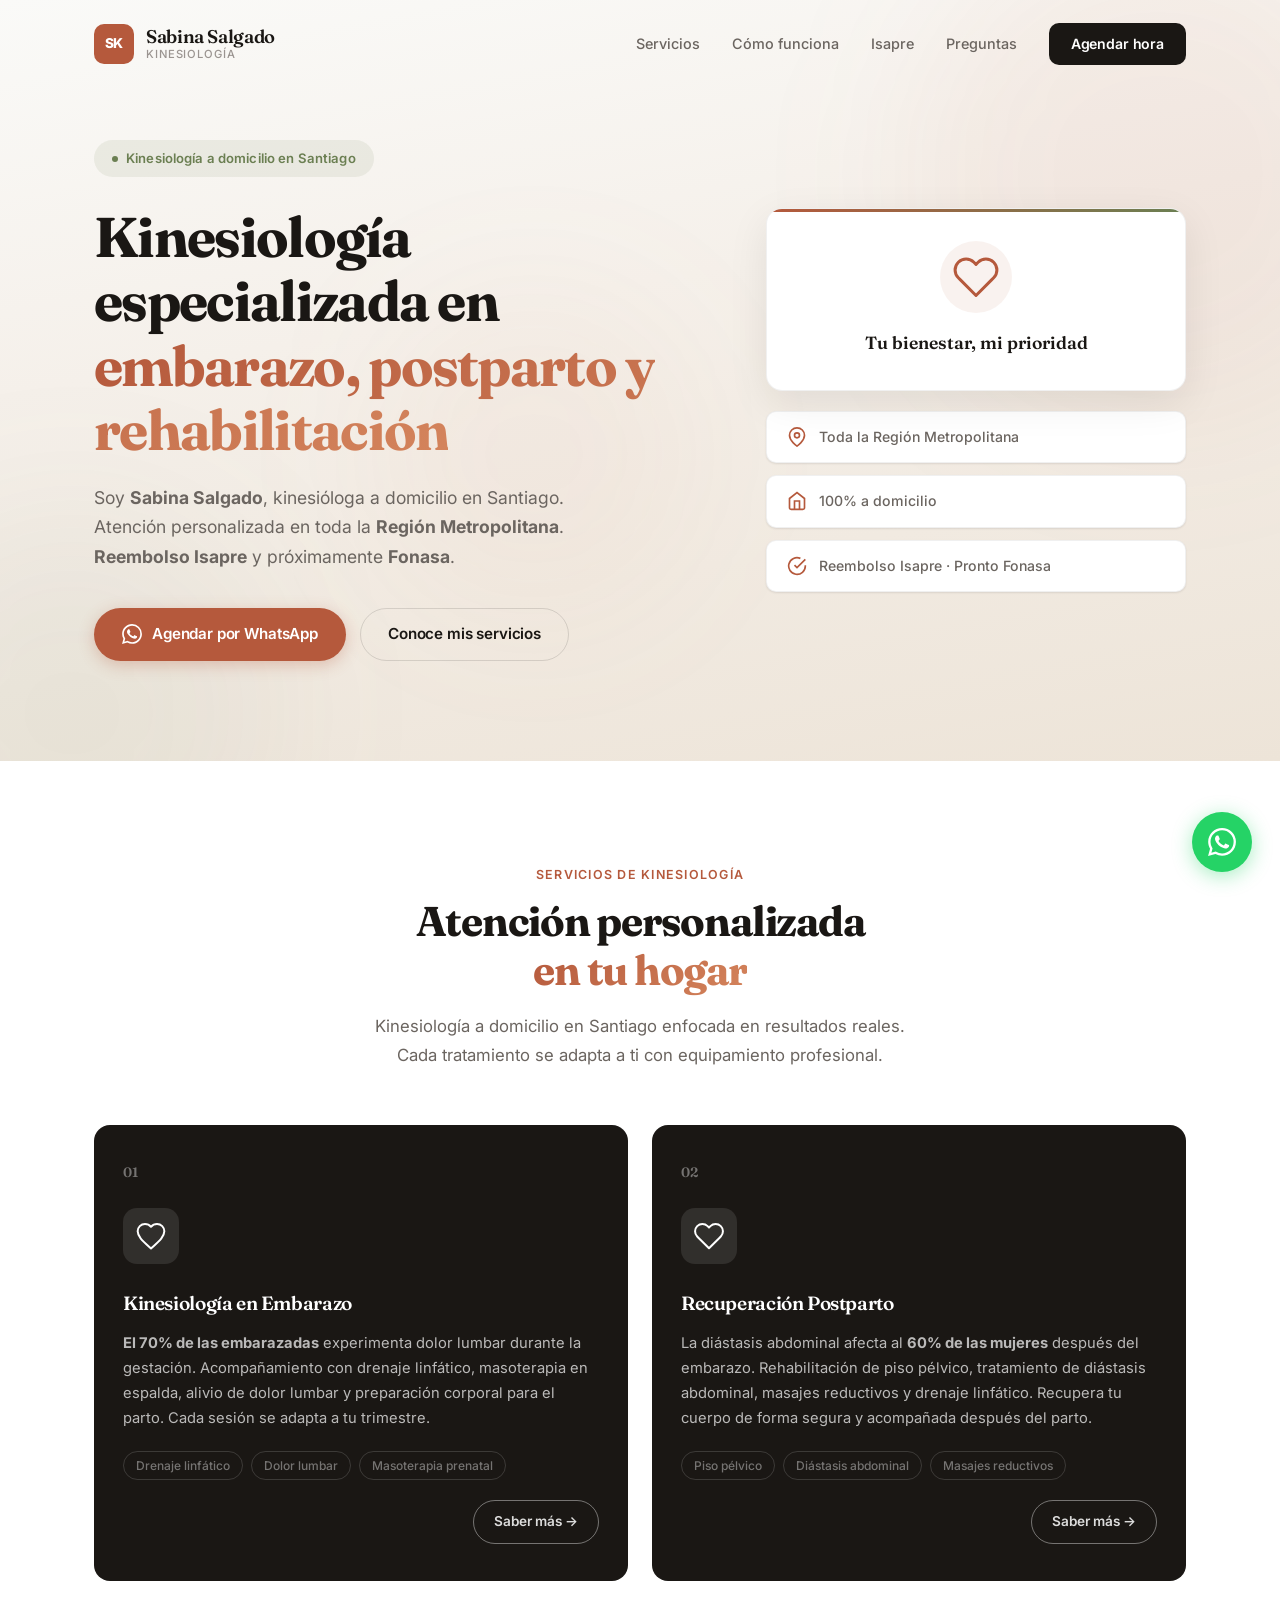
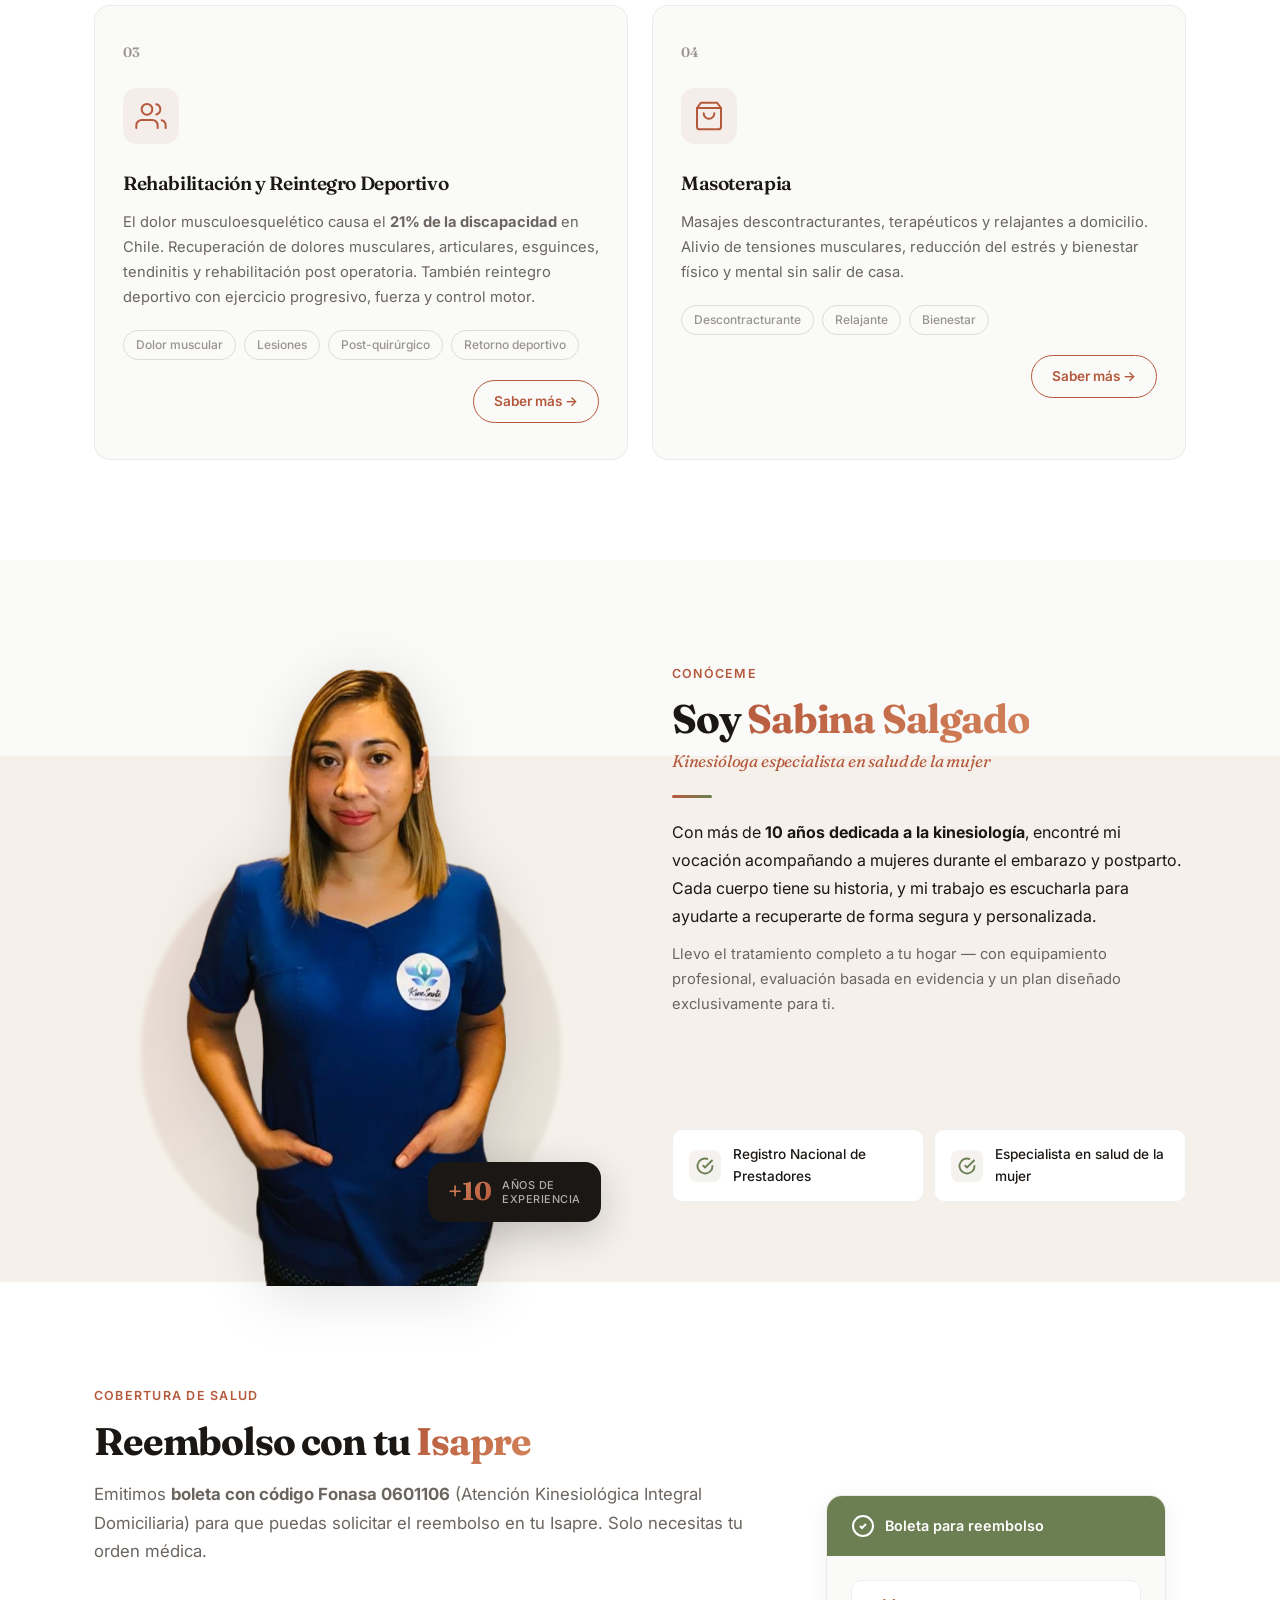
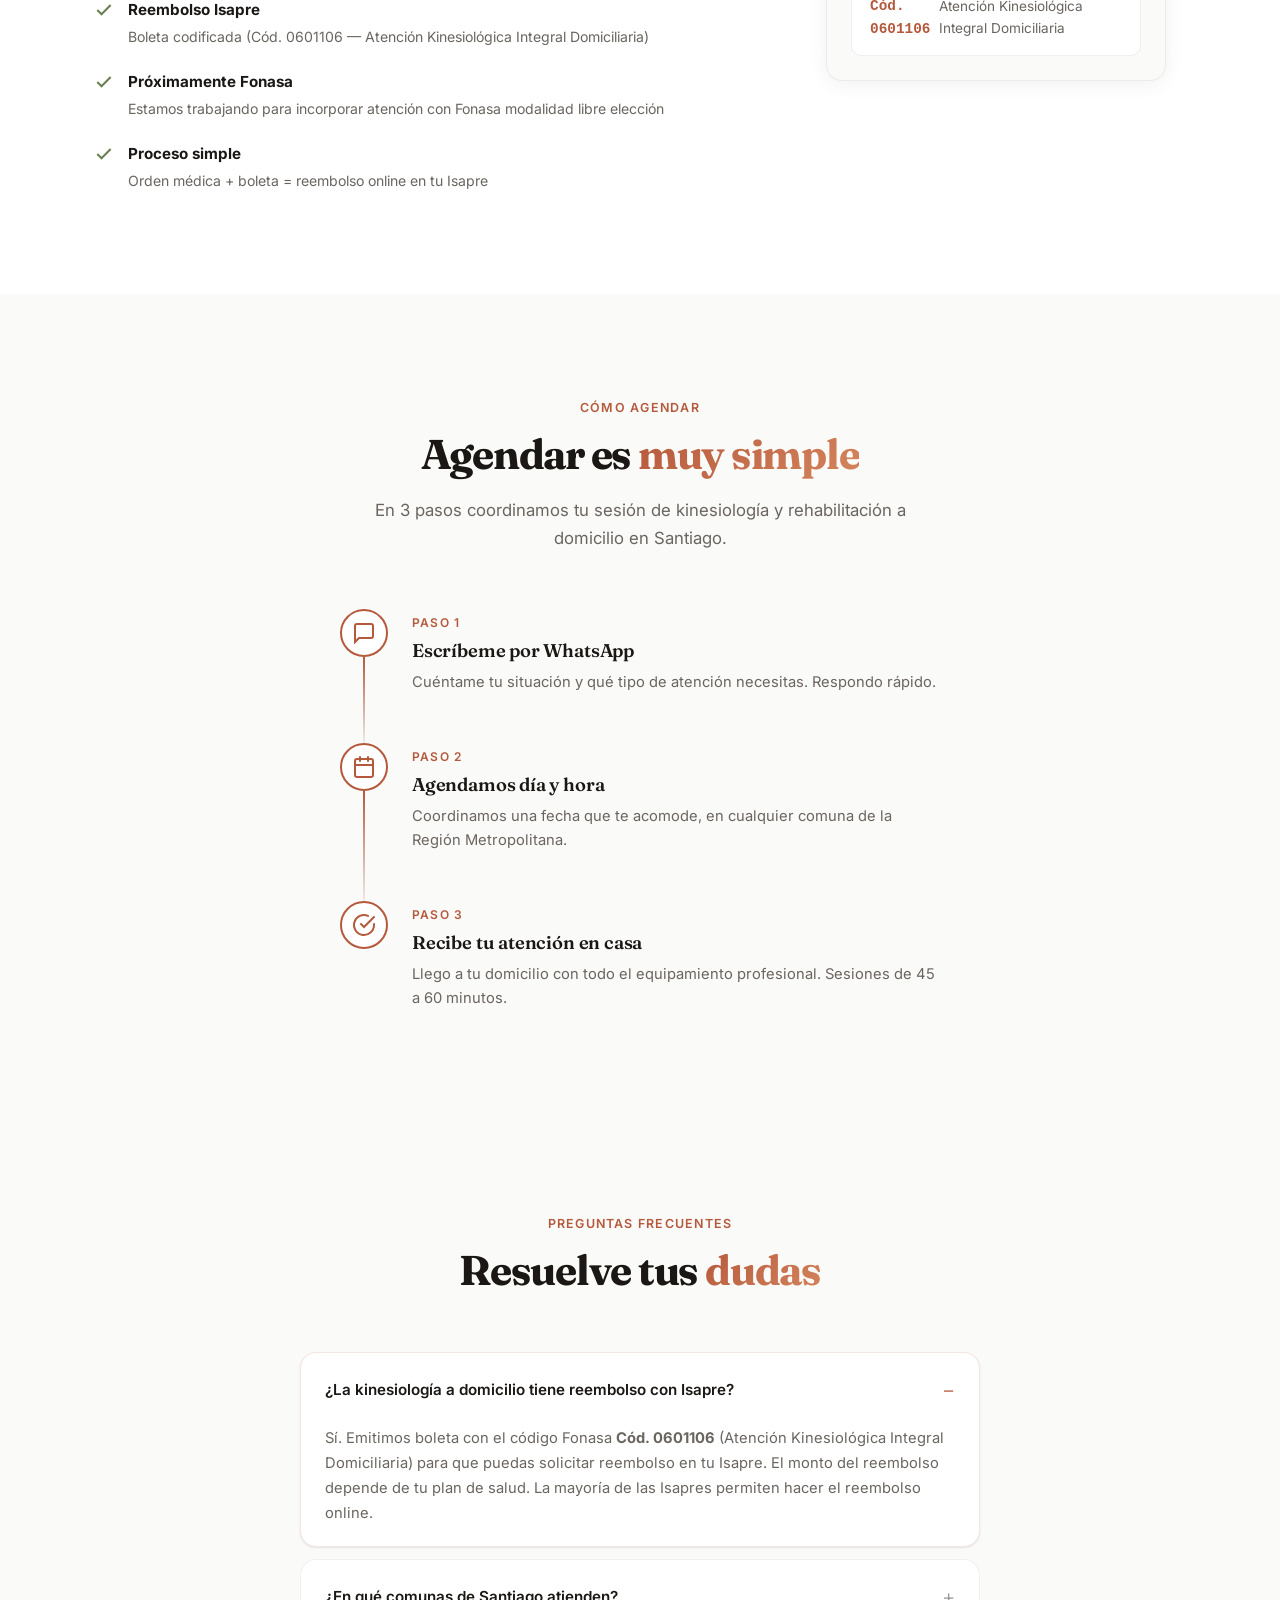
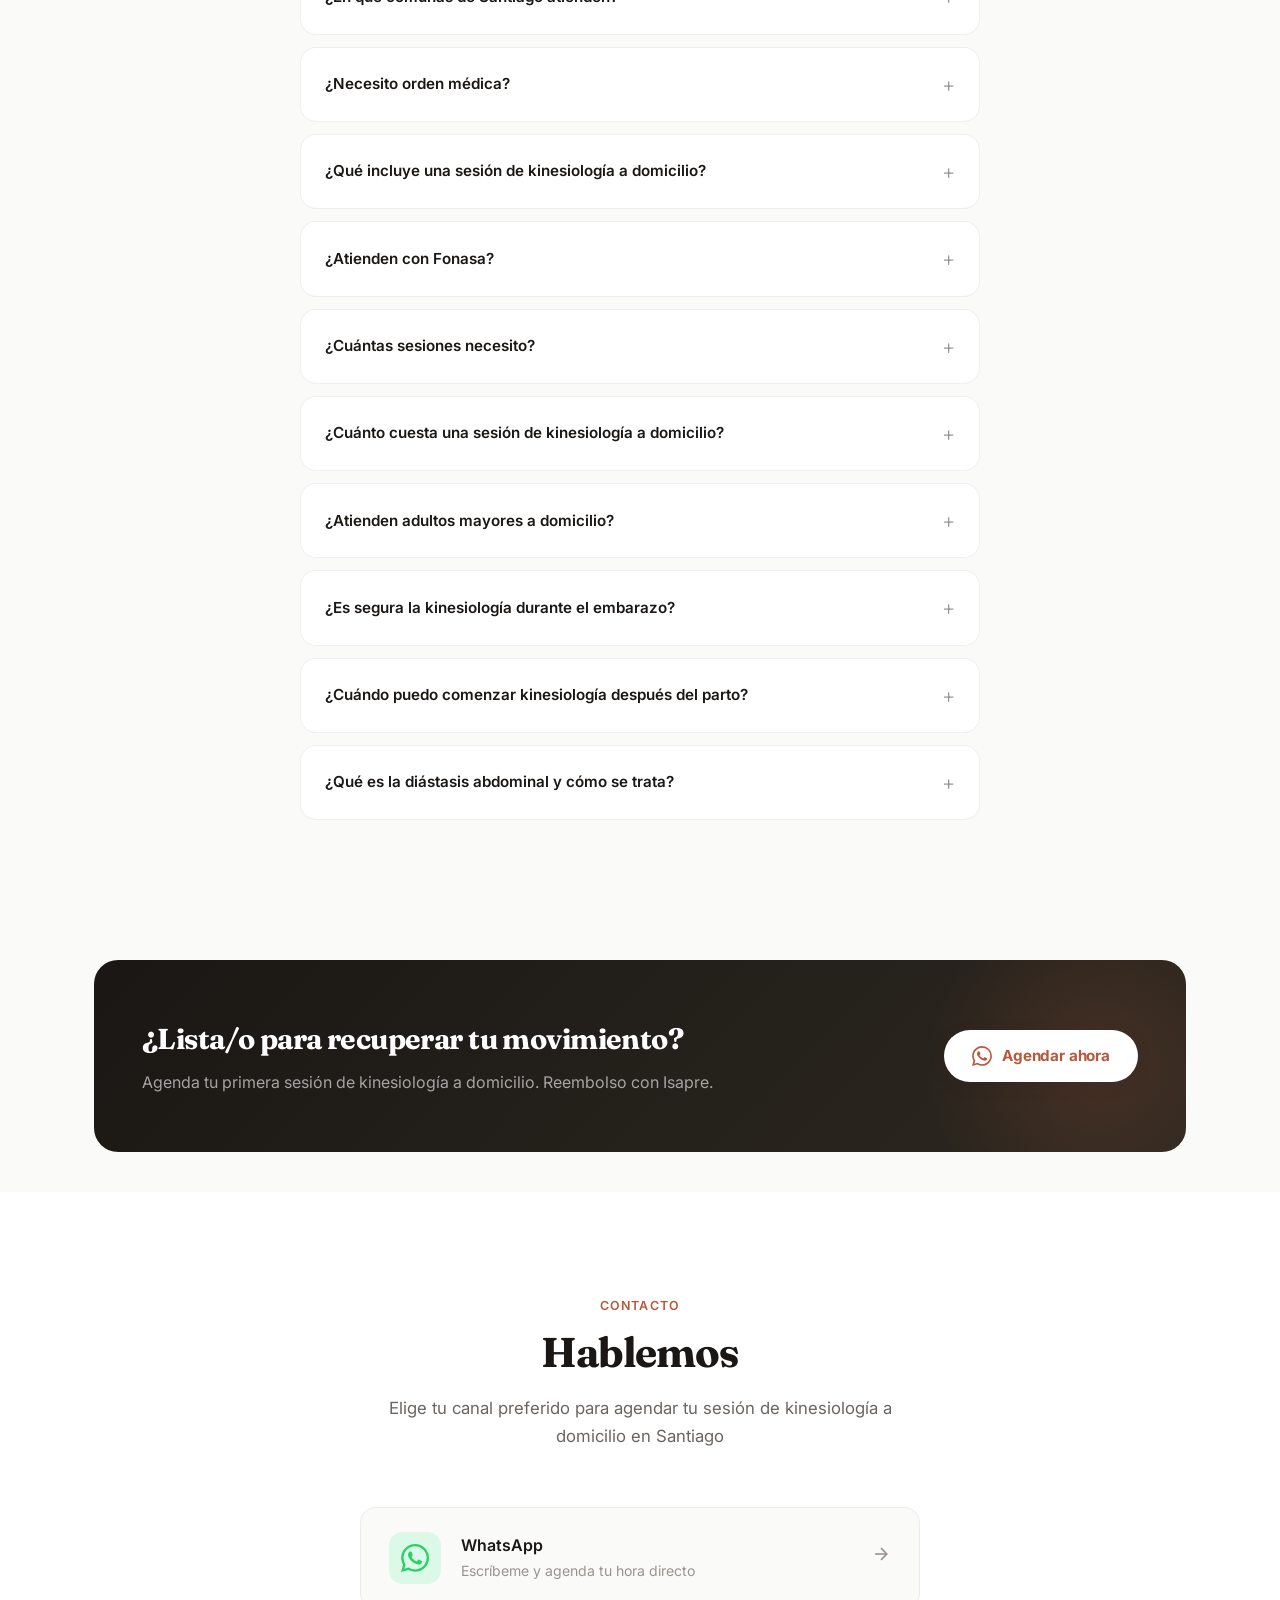
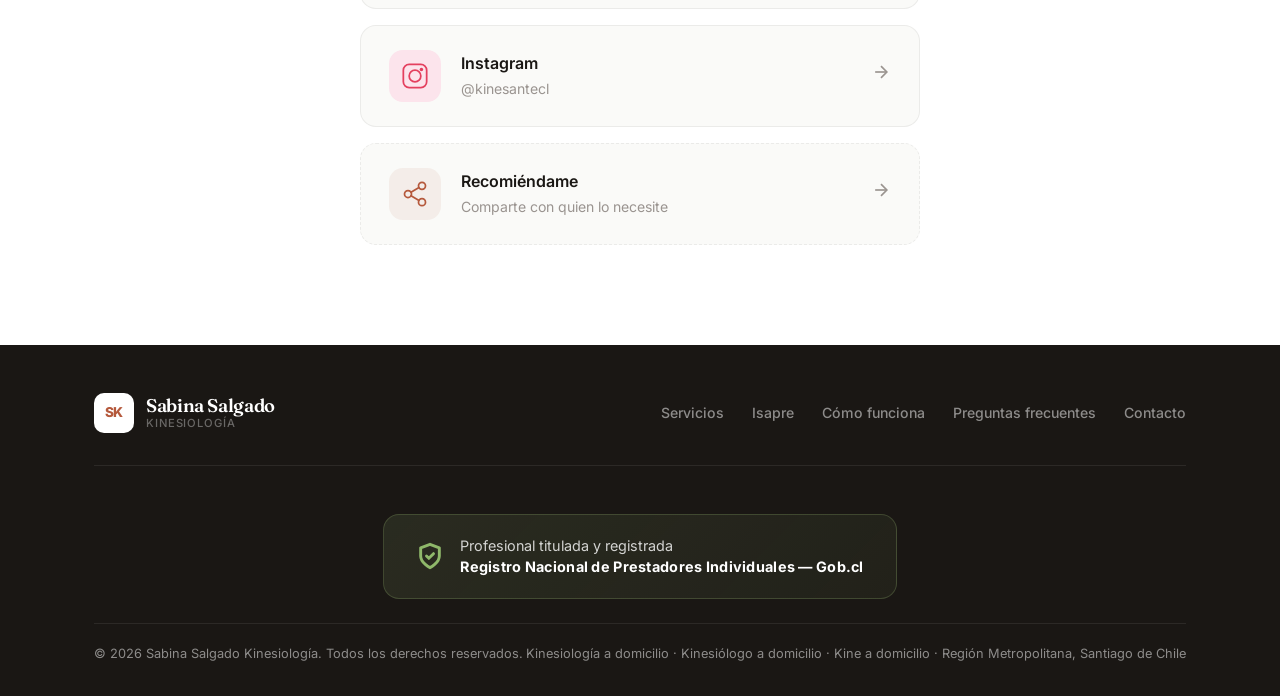
==== commit fc1e4317: "Add service landing pages with evidence-based content Create 4 dedicated landing pages with problem/" ====
--- a/index.html
+++ b/index.html
@@ -2,7 +2,7 @@
 <html lang="es-CL">
 <head>
   <meta charset="UTF-8">
-  <meta name="viewport" content="width=device-width, initial-scale=1.0">
+  <meta name="viewport" content="width=device-width, initial-scale=1.0, maximum-scale=1.0, user-scalable=no">
 
   <!-- Primary SEO Meta Tags -->
   <title>Kinesiología a Domicilio Santiago | Sabina Salgado Kine</title>
@@ -53,6 +53,15 @@
 
   <!-- Fonts with display=swap for CLS -->
   <link href="https://fonts.googleapis.com/css2?family=Inter:wght@400;500;600;700;800&family=Fraunces:opsz,wght@9..144,400;9..144,600;9..144,700&display=swap" rel="stylesheet">
+
+  <!-- Google Analytics (GA4) -->
+  <script async src="https://www.googletagmanager.com/gtag/js?id=G-V2FYG9DKXL"></script>
+  <script>
+    window.dataLayer = window.dataLayer || [];
+    function gtag(){dataLayer.push(arguments);}
+    gtag('js', new Date());
+    gtag('config', 'G-V2FYG9DKXL');
+  </script>
 
   <!-- CSS -->
   <link rel="stylesheet" href="styles.css">
@@ -448,6 +457,7 @@
               <span>Dolor lumbar</span>
               <span>Masoterapia prenatal</span>
             </div>
+            <a href="/kinesiologia-embarazo/" class="servicio-link">Saber más →</a>
           </article>
 
           <article class="servicio-card featured animate-up delay-1">
@@ -462,6 +472,7 @@
               <span>Diástasis abdominal</span>
               <span>Masajes reductivos</span>
             </div>
+            <a href="/recuperacion-postparto/" class="servicio-link">Saber más →</a>
           </article>
 
           <article class="servicio-card animate-up delay-2">
@@ -477,6 +488,7 @@
               <span>Post-quirúrgico</span>
               <span>Retorno deportivo</span>
             </div>
+            <a href="/rehabilitacion-deportiva/" class="servicio-link">Saber más →</a>
           </article>
 
           <article class="servicio-card animate-up delay-3">
@@ -491,6 +503,7 @@
               <span>Relajante</span>
               <span>Bienestar</span>
             </div>
+            <a href="/masoterapia/" class="servicio-link">Saber más →</a>
           </article>
 
         </div>
@@ -885,6 +898,26 @@
     document.querySelectorAll('.animate-slide-left, .animate-slide-right').forEach(function(el) {
       slideObserver.observe(el);
     });
+
+    // GA4 Event Tracking
+    document.querySelectorAll('a[href*="wa.me"]').forEach(function(link) {
+      link.addEventListener('click', function() {
+        var isShare = this.classList.contains('share-card');
+        gtag('event', isShare ? 'share' : 'contact_whatsapp', {
+          event_category: isShare ? 'referral' : 'contact',
+          event_label: isShare ? 'whatsapp_share' : this.closest('.hero') ? 'hero_cta' : this.closest('.cta-banner') ? 'cta_banner' : this.closest('.contacto') ? 'contact_section' : 'floating_button'
+        });
+      });
+    });
+
+    document.querySelectorAll('a[href*="instagram"]').forEach(function(link) {
+      link.addEventListener('click', function() {
+        gtag('event', 'contact_instagram', {
+          event_category: 'contact',
+          event_label: 'instagram_profile'
+        });
+      });
+    });
   </script>
 
 </body>
--- a/styles.css
+++ b/styles.css
@@ -44,6 +44,10 @@
   overflow-x: hidden;
 }
 
+html {
+  overflow-x: hidden;
+}
+
 a { text-decoration: none; color: inherit; }
 img { max-width: 100%; display: block; }
 
@@ -558,6 +562,40 @@
   color: var(--text-muted);
 }
 
+.servicio-link {
+  display: inline-flex;
+  align-items: center;
+  gap: 6px;
+  margin-top: 20px;
+  float: right;
+  padding: 10px 20px;
+  font-size: 0.85rem;
+  font-weight: 600;
+  color: var(--primary);
+  text-decoration: none;
+  border: 1.5px solid var(--primary);
+  border-radius: var(--radius-full);
+  transition: all 0.3s var(--ease);
+}
+
+.servicio-link:hover {
+  background: var(--primary);
+  color: var(--white);
+  transform: translateY(-2px);
+  box-shadow: var(--shadow-sm);
+}
+
+.servicio-card.featured .servicio-link {
+  color: rgba(255,255,255,0.85);
+  border-color: rgba(255,255,255,0.4);
+}
+
+.servicio-card.featured .servicio-link:hover {
+  background: rgba(255,255,255,0.15);
+  border-color: rgba(255,255,255,0.7);
+  color: #fff;
+}
+
 /* --- Sobre Mí --- */
 .sobre-mi {
   padding: 0;
@@ -1276,7 +1314,7 @@
 
 .footer-verificacion {
   text-align: center;
-  padding-bottom: 20px;
+  padding: 24px 0;
   margin-bottom: 20px;
   border-bottom: 1px solid rgba(255,255,255,0.08);
 }
@@ -1284,34 +1322,39 @@
 .verificacion-badge {
   display: inline-flex;
   align-items: center;
-  gap: 10px;
-  padding: 12px 22px;
-  background: rgba(107, 127, 82, 0.15);
-  border: 1px solid rgba(107, 127, 82, 0.3);
-  border-radius: 12px;
-  font-size: 0.82rem;
+  gap: 16px;
+  padding: 20px 32px;
+  background: linear-gradient(135deg, rgba(107, 127, 82, 0.2), rgba(107, 127, 82, 0.1));
+  border: 1px solid rgba(107, 127, 82, 0.4);
+  border-radius: 16px;
+  font-size: 0.9rem;
   font-weight: 400;
-  color: rgba(255,255,255,0.65);
+  color: rgba(255,255,255,0.8);
   transition: all 0.3s var(--ease);
   text-align: left;
-  line-height: 1.4;
+  line-height: 1.5;
 }
 
 .verificacion-badge svg {
-  color: var(--accent);
+  color: #8fb86a;
   flex-shrink: 0;
+  width: 28px;
+  height: 28px;
 }
 
 .verificacion-texto strong {
-  color: rgba(255,255,255,0.85);
-  font-weight: 600;
-  font-size: 0.78rem;
+  color: #fff;
+  font-weight: 700;
+  font-size: 0.9rem;
   letter-spacing: 0.02em;
+  display: block;
 }
 
 .verificacion-badge:hover {
-  background: rgba(107, 127, 82, 0.25);
-  color: rgba(255,255,255,0.85);
+  background: linear-gradient(135deg, rgba(107, 127, 82, 0.35), rgba(107, 127, 82, 0.2));
+  color: #fff;
+  transform: translateY(-2px);
+  box-shadow: 0 8px 24px rgba(0, 0, 0, 0.3);
 }
 
 .verificacion-badge:hover .verificacion-texto strong {
@@ -1351,6 +1394,305 @@
 @keyframes float {
   0%, 100% { transform: translateY(0); }
   50% { transform: translateY(-6px); }
+}
+
+/* --- Service Pages --- */
+
+/* Breadcrumb */
+.breadcrumb {
+  padding: 100px 0 0;
+  font-size: 0.82rem;
+  color: var(--text-muted);
+}
+
+.breadcrumb a {
+  color: var(--text-secondary);
+  text-decoration: none;
+  transition: color 0.2s;
+}
+
+.breadcrumb a:hover {
+  color: var(--primary);
+}
+
+.breadcrumb span[aria-current] {
+  color: var(--text);
+  font-weight: 500;
+}
+
+/* Page Hero */
+.page-hero {
+  padding: 48px 0 80px;
+  text-align: center;
+}
+
+.page-hero .hero-actions {
+  justify-content: center;
+}
+
+.page-hero-content {
+  max-width: 720px;
+  margin: 0 auto;
+}
+
+.page-hero h1 {
+  font-family: var(--font-display);
+  font-size: clamp(1.8rem, 4vw, 2.8rem);
+  font-weight: 700;
+  line-height: 1.15;
+  letter-spacing: -0.03em;
+  margin-bottom: 20px;
+}
+
+.page-hero-subtitle {
+  font-size: 1.05rem;
+  color: var(--text-secondary);
+  line-height: 1.7;
+  margin-bottom: 32px;
+}
+
+/* Page Sections */
+.page-section {
+  padding: 80px 0;
+}
+
+.section-warm {
+  background: var(--bg-warm);
+}
+
+/* Problem Grid */
+.problem-grid {
+  display: grid;
+  grid-template-columns: 1fr 1fr;
+  gap: 20px;
+  margin-top: 48px;
+}
+
+.problem-card {
+  padding: 28px;
+  background: var(--white);
+  border-radius: var(--radius);
+  border: 1px solid var(--border);
+  transition: all 0.3s var(--ease);
+}
+
+.problem-card:hover {
+  border-color: var(--primary-glow);
+  box-shadow: var(--shadow-md);
+  transform: translateY(-3px);
+}
+
+.problem-icon {
+  width: 48px;
+  height: 48px;
+  border-radius: 12px;
+  background: rgba(181, 89, 60, 0.08);
+  display: flex;
+  align-items: center;
+  justify-content: center;
+  color: var(--primary);
+  margin-bottom: 16px;
+}
+
+.problem-card h3 {
+  font-size: 1rem;
+  font-weight: 600;
+  margin-bottom: 8px;
+}
+
+.problem-card p {
+  font-size: 0.9rem;
+  color: var(--text-secondary);
+  line-height: 1.6;
+}
+
+/* Evidence Grid */
+.evidence-content {
+  margin-top: 48px;
+}
+
+.evidence-intro {
+  font-size: 1.1rem;
+  color: var(--text);
+  line-height: 1.7;
+  text-align: center;
+  max-width: 640px;
+  margin: 0 auto 40px;
+}
+
+.evidence-grid {
+  display: grid;
+  grid-template-columns: repeat(4, 1fr);
+  gap: 20px;
+}
+
+.evidence-card {
+  padding: 28px;
+  background: var(--white);
+  border-radius: var(--radius);
+  border: 1px solid var(--border);
+  text-align: center;
+}
+
+.evidence-stat {
+  display: block;
+  font-family: var(--font-display);
+  font-size: 2.2rem;
+  font-weight: 700;
+  color: var(--primary);
+  margin-bottom: 12px;
+  line-height: 1;
+}
+
+.evidence-card p {
+  font-size: 0.85rem;
+  color: var(--text-secondary);
+  line-height: 1.6;
+  text-align: left;
+}
+
+/* Trimester Grid */
+.trimester-grid {
+  display: grid;
+  grid-template-columns: repeat(3, 1fr);
+  gap: 20px;
+  margin-top: 48px;
+}
+
+.trimester-card {
+  padding: 32px;
+  background: var(--white);
+  border-radius: var(--radius);
+  border: 1px solid var(--border);
+  transition: all 0.3s var(--ease);
+}
+
+.trimester-card.featured {
+  border-color: var(--primary);
+  box-shadow: var(--shadow-md);
+}
+
+.trimester-header {
+  display: flex;
+  align-items: center;
+  gap: 16px;
+  margin-bottom: 24px;
+}
+
+.trimester-number {
+  font-family: var(--font-display);
+  font-size: 1.5rem;
+  font-weight: 700;
+  color: var(--primary);
+  background: var(--primary-light);
+  width: 56px;
+  height: 56px;
+  border-radius: 16px;
+  display: flex;
+  align-items: center;
+  justify-content: center;
+  flex-shrink: 0;
+}
+
+.trimester-card h3 {
+  font-size: 1rem;
+  font-weight: 600;
+  margin-bottom: 2px;
+}
+
+.trimester-weeks {
+  font-size: 0.8rem;
+  color: var(--text-muted);
+}
+
+.trimester-list {
+  list-style: none;
+  padding: 0;
+  margin: 0;
+  display: flex;
+  flex-direction: column;
+  gap: 10px;
+}
+
+.trimester-list li {
+  font-size: 0.88rem;
+  color: var(--text-secondary);
+  padding-left: 24px;
+  position: relative;
+  line-height: 1.5;
+}
+
+.trimester-list li::before {
+  content: '';
+  position: absolute;
+  left: 0;
+  top: 7px;
+  width: 8px;
+  height: 8px;
+  border-radius: 50%;
+  background: var(--accent);
+}
+
+/* Results Grid */
+.results-grid {
+  display: grid;
+  grid-template-columns: repeat(3, 1fr);
+  gap: 20px;
+  margin-top: 48px;
+}
+
+.result-card {
+  padding: 28px;
+  background: var(--white);
+  border-radius: var(--radius);
+  border: 1px solid var(--border);
+  text-align: center;
+}
+
+.result-icon {
+  font-size: 1.8rem;
+  display: block;
+  margin-bottom: 12px;
+}
+
+.result-card h3 {
+  font-size: 0.95rem;
+  font-weight: 600;
+  margin-bottom: 8px;
+}
+
+.result-card p {
+  font-size: 0.85rem;
+  color: var(--text-secondary);
+  line-height: 1.6;
+}
+
+/* Service page responsive */
+@media (max-width: 1024px) {
+  .evidence-grid {
+    grid-template-columns: 1fr 1fr;
+  }
+  .trimester-grid {
+    grid-template-columns: 1fr;
+  }
+}
+
+@media (max-width: 768px) {
+  .breadcrumb {
+    padding-top: 80px;
+  }
+  .page-hero {
+    padding: 32px 0 60px;
+  }
+  .problem-grid {
+    grid-template-columns: 1fr;
+  }
+  .evidence-grid {
+    grid-template-columns: 1fr;
+  }
+  .results-grid {
+    grid-template-columns: 1fr;
+  }
 }
 
 /* --- Responsive --- */
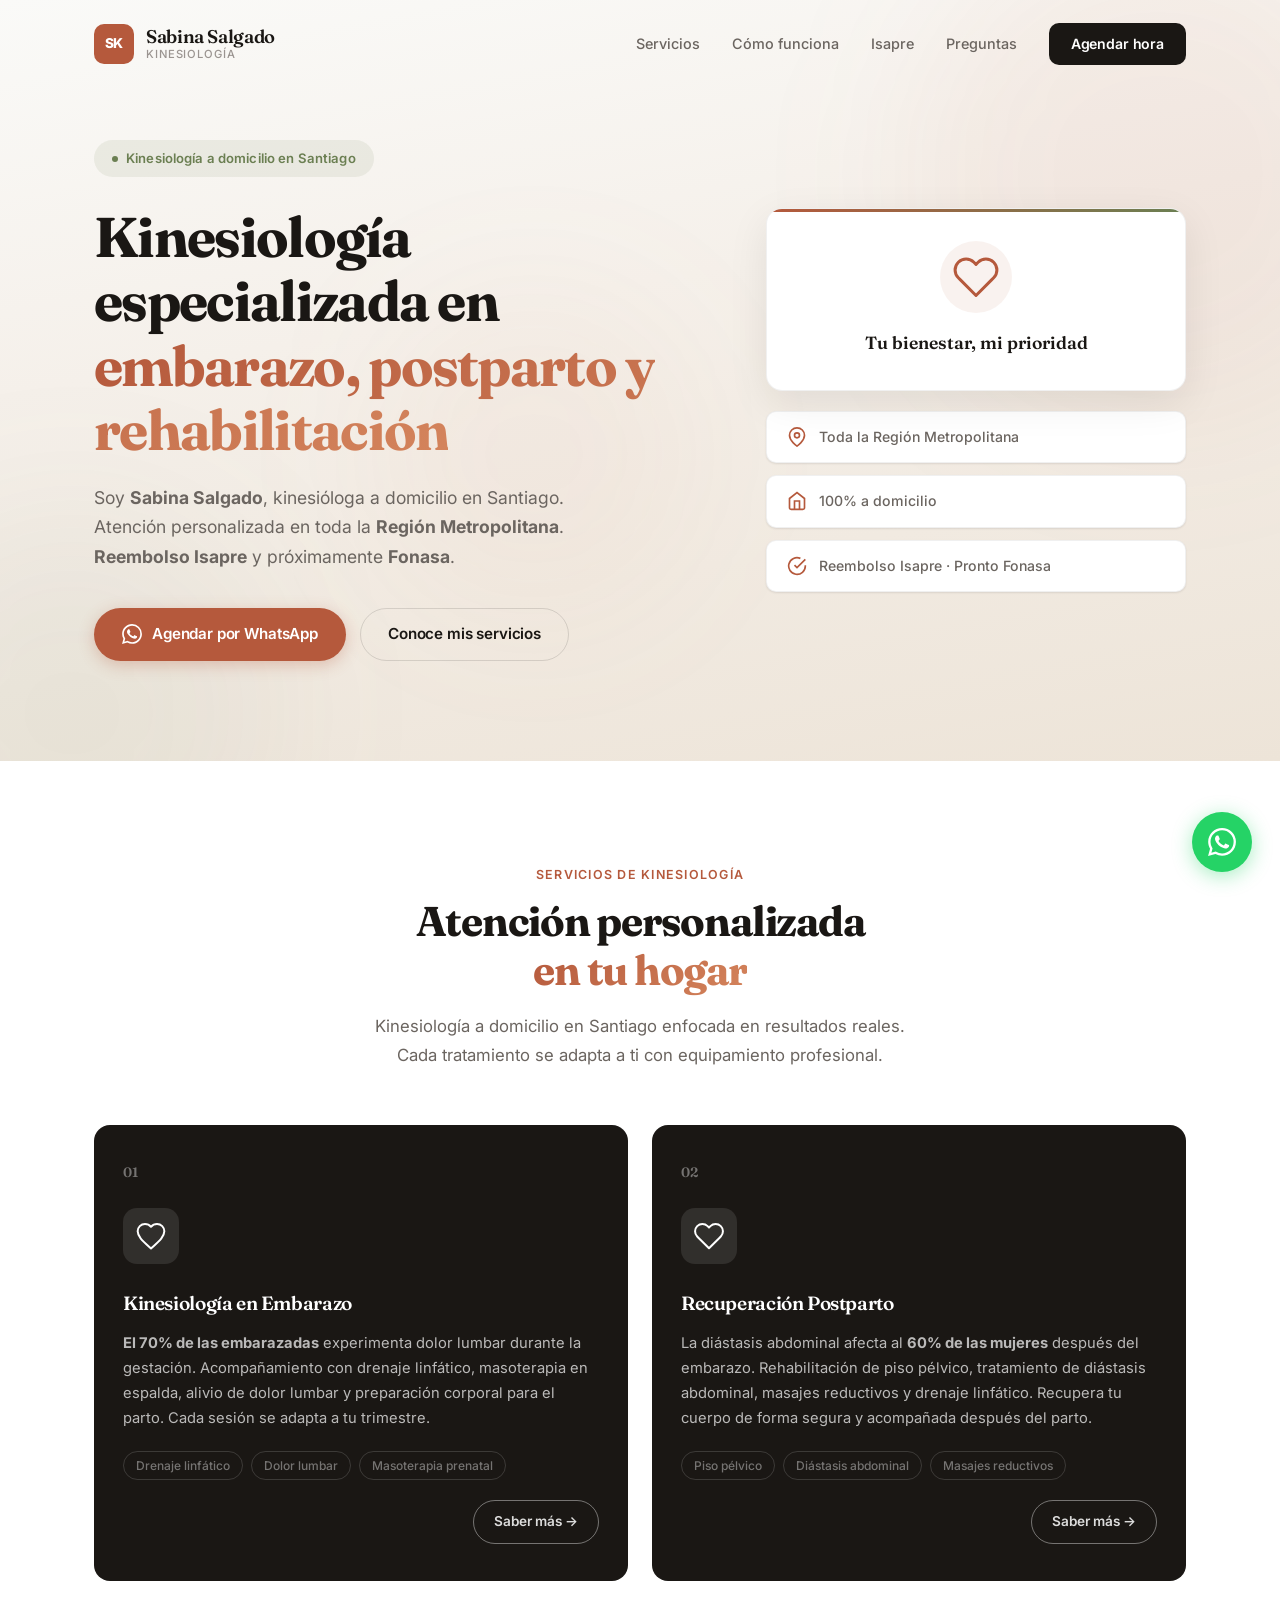
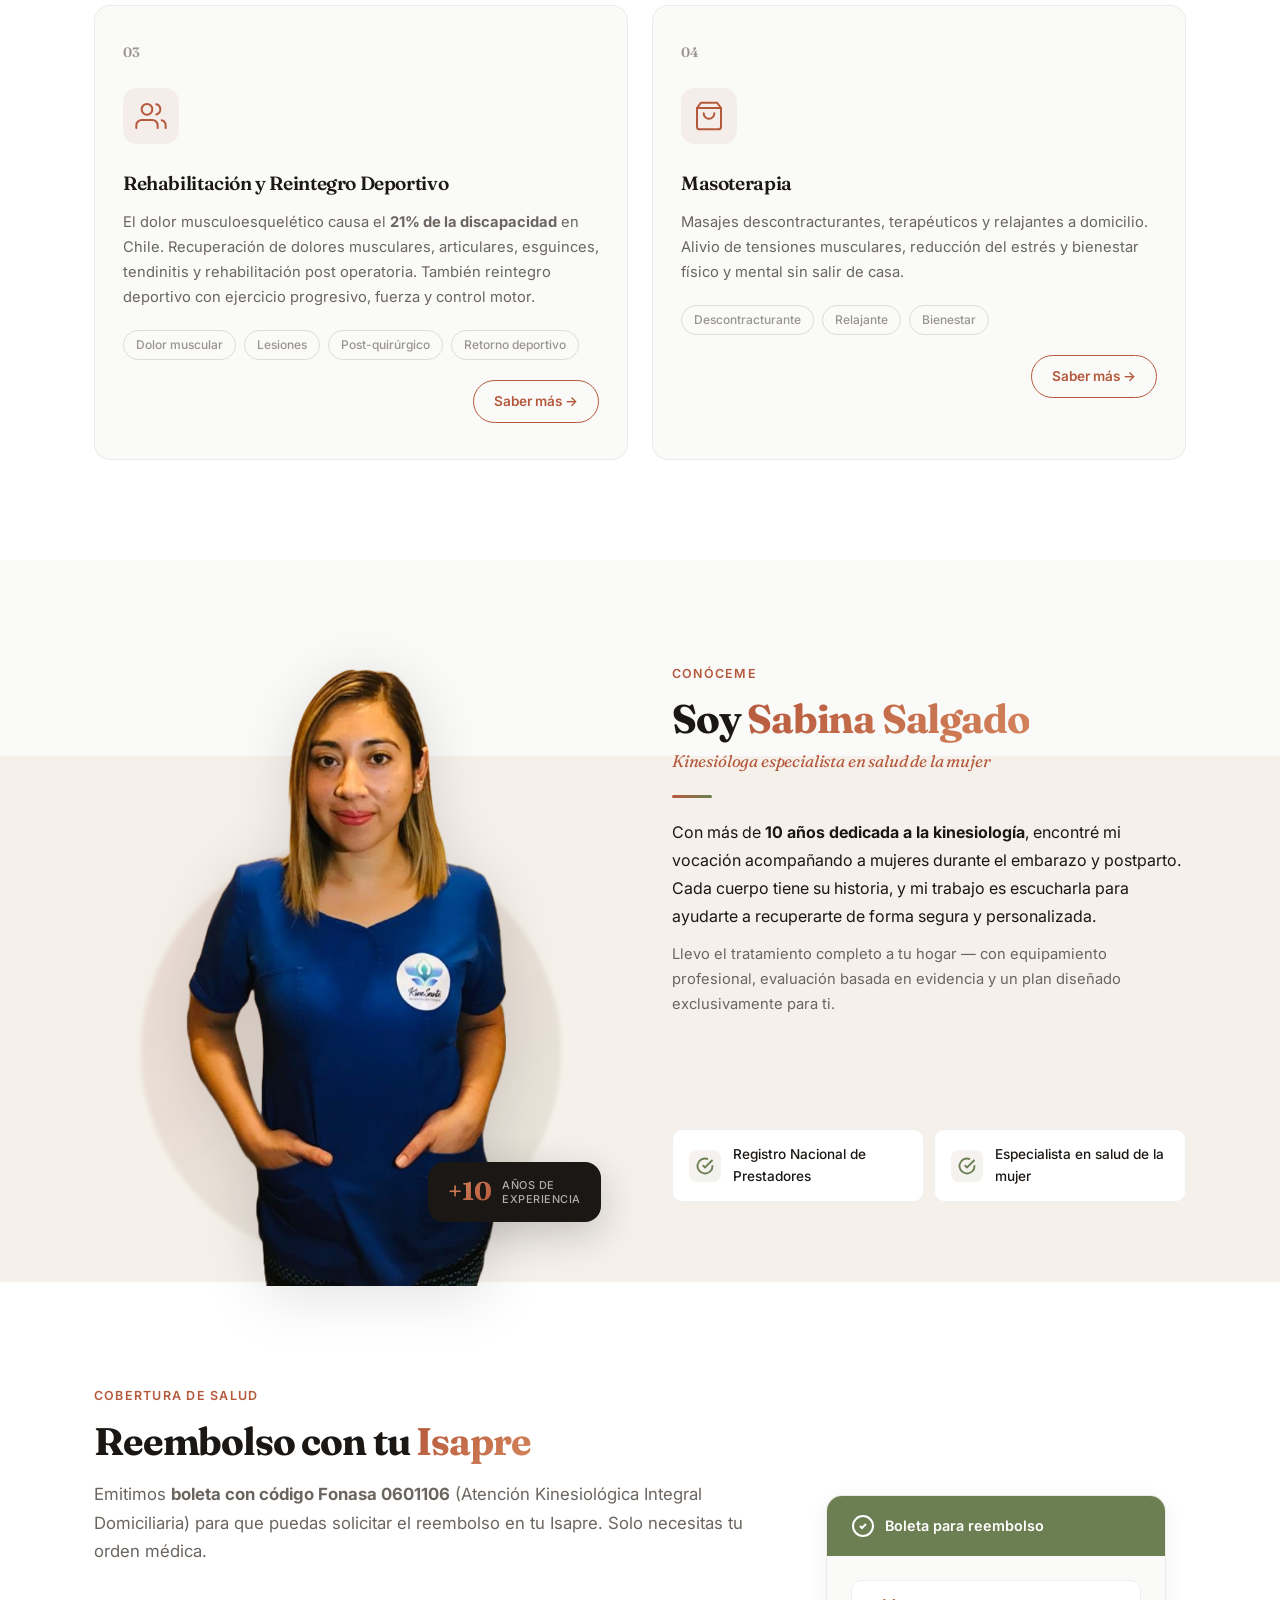
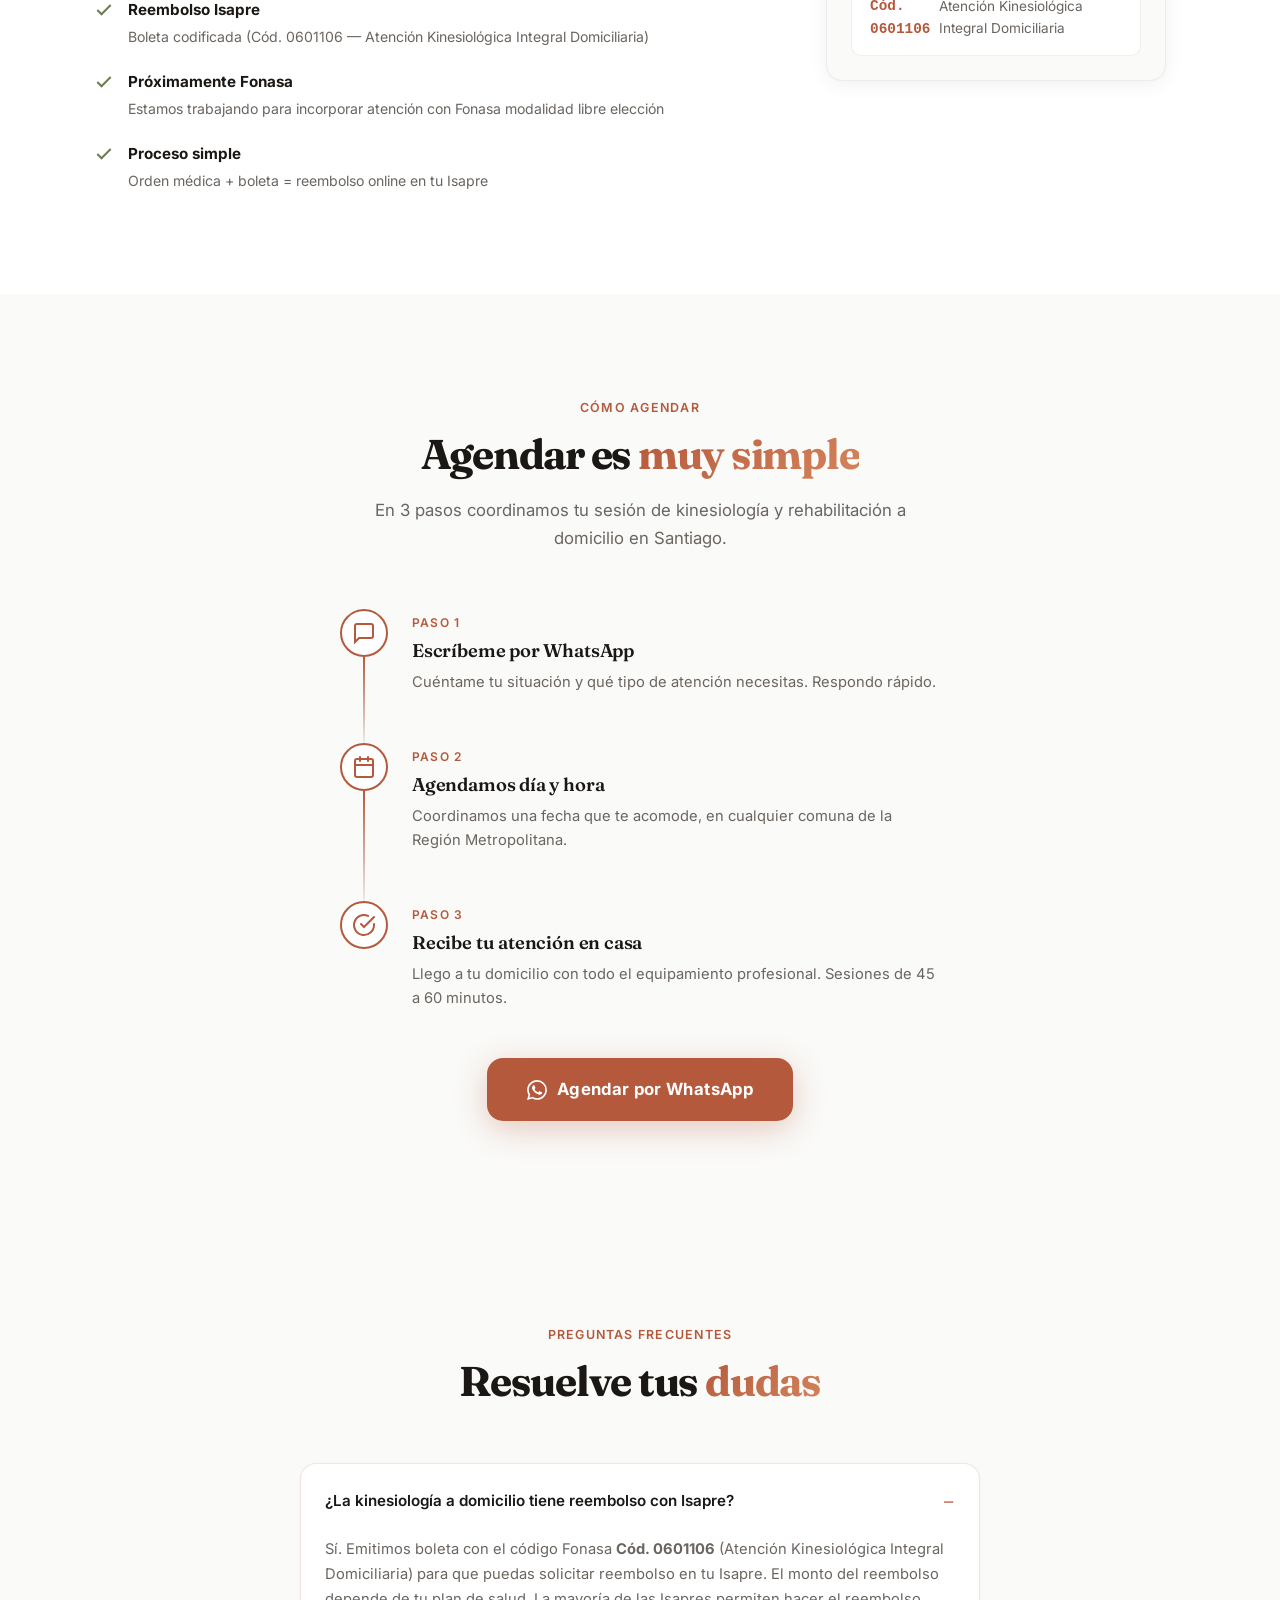
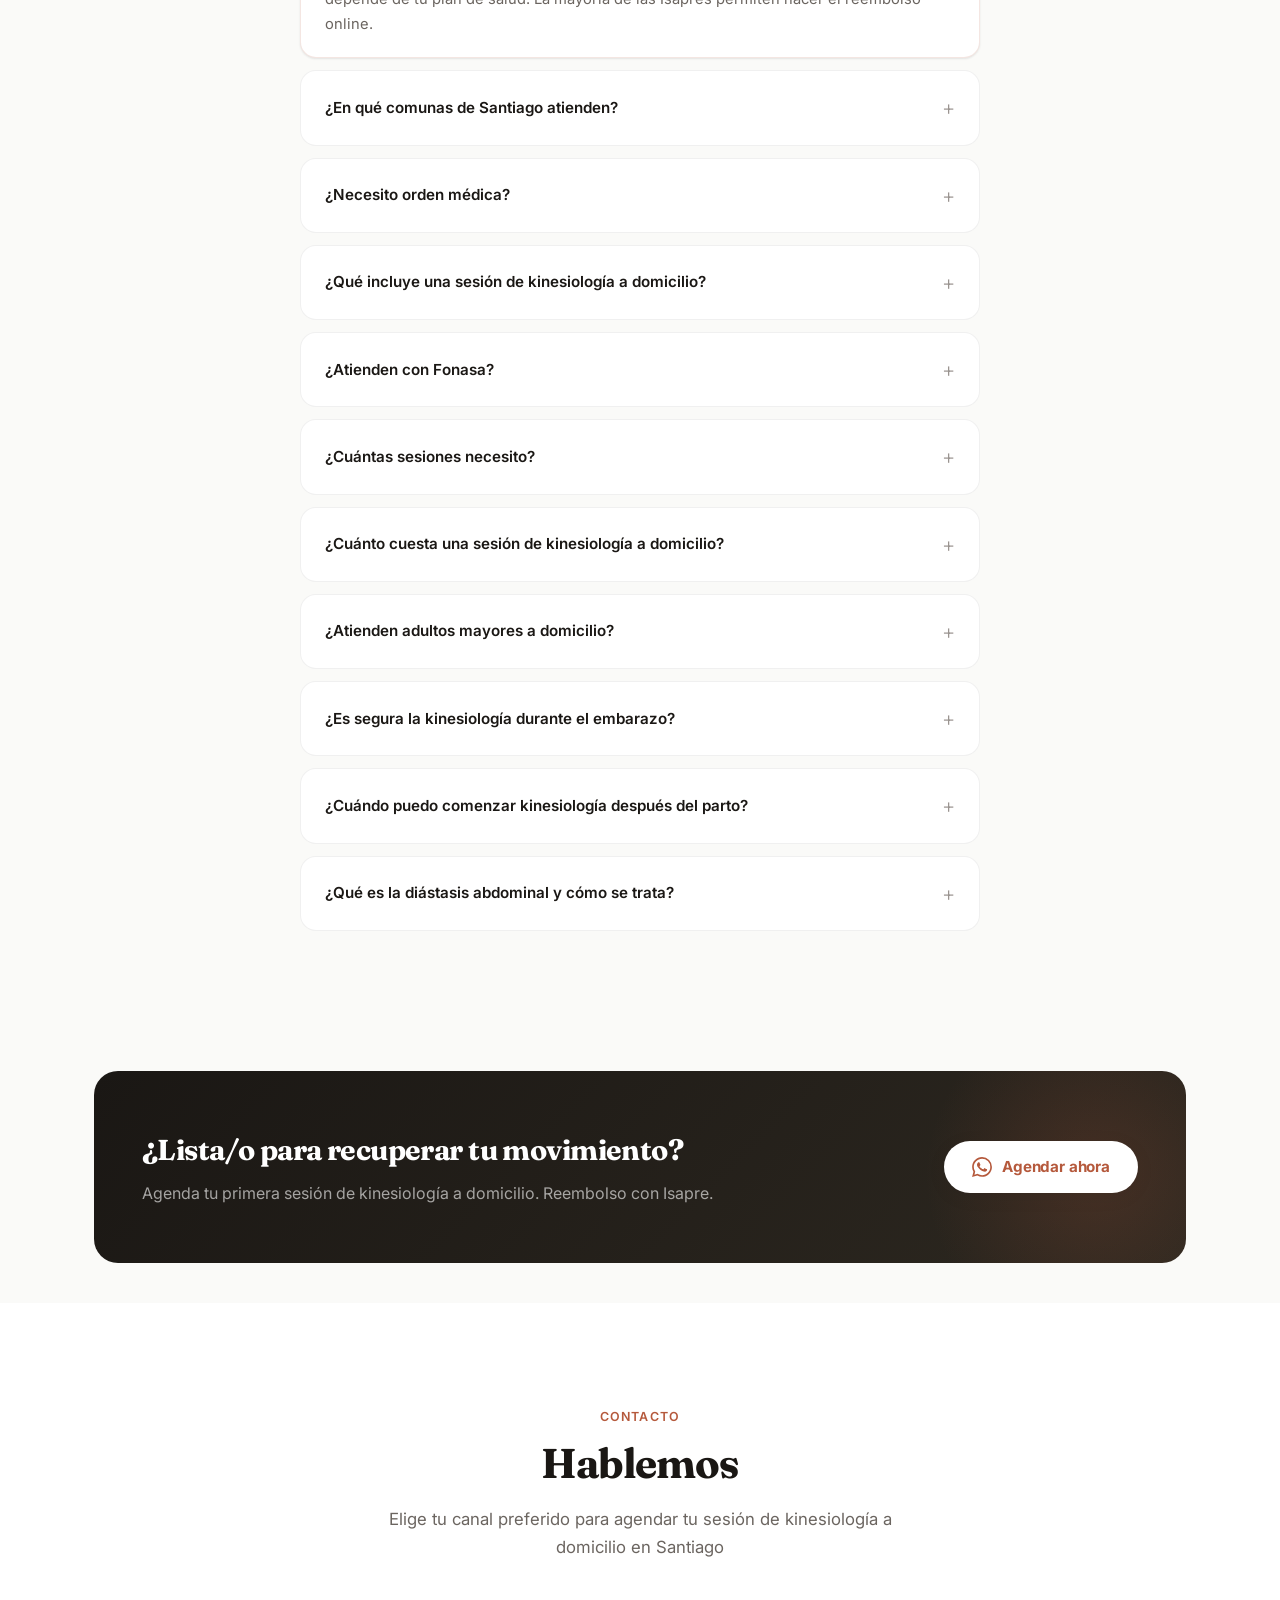
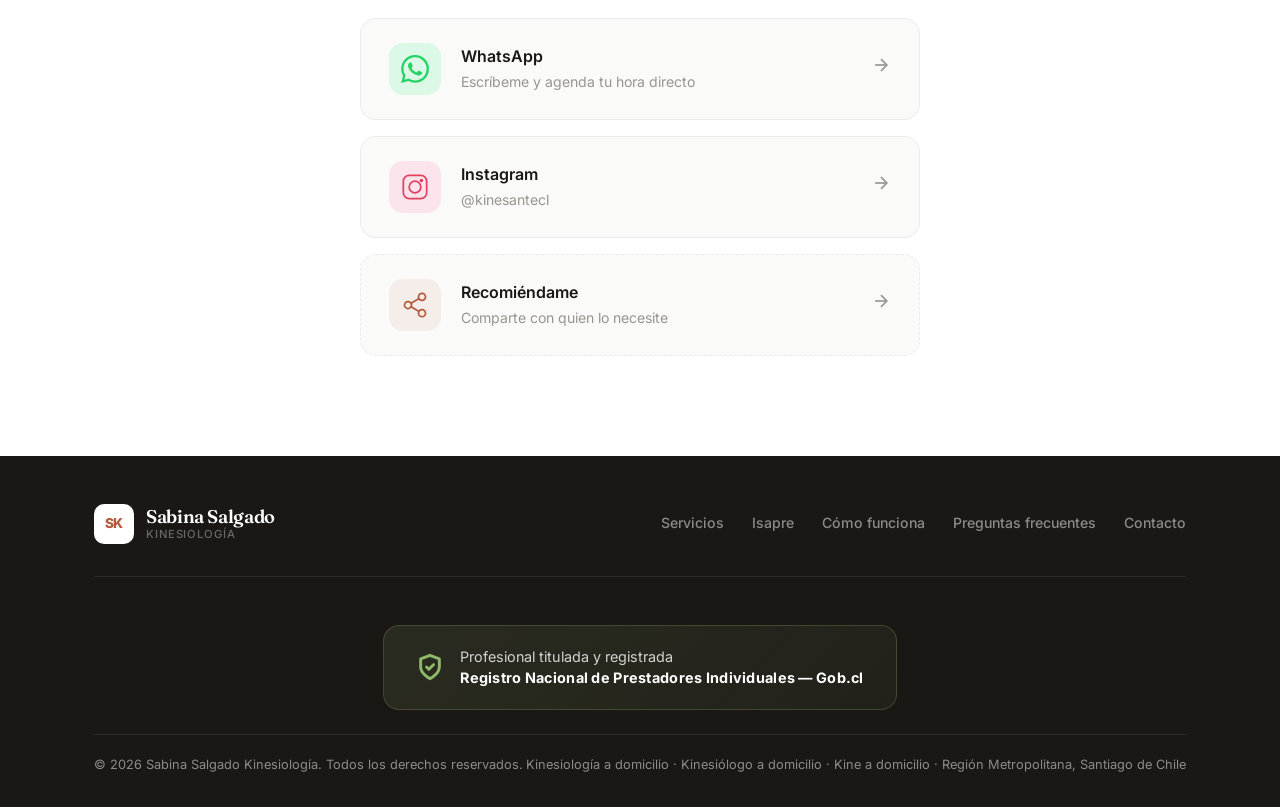
==== commit 844535ca: "Add CTA button after 3-step process section Centered WhatsApp button below Paso 3 with larger paddin" ====
--- a/index.html
+++ b/index.html
@@ -654,6 +654,12 @@
               <p>Llego a tu domicilio con todo el equipamiento profesional. Sesiones de 45 a 60 minutos.</p>
             </div>
           </div>
+        </div><!-- end proceso-timeline -->
+        <div class="proceso-cta animate-up">
+          <a href="https://wa.me/56963518268?text=Hola%20Sabina%2C%20me%20gustaría%20agendar%20una%20hora%20de%20kinesiología%20a%20domicilio" class="btn btn-primary" target="_blank" rel="noopener">
+            <svg width="20" height="20" viewBox="0 0 24 24" fill="currentColor" aria-hidden="true"><path d="M17.472 14.382c-.297-.149-1.758-.867-2.03-.967-.273-.099-.471-.148-.67.15-.197.297-.767.966-.94 1.164-.173.199-.347.223-.644.075-.297-.15-1.255-.463-2.39-1.475-.883-.788-1.48-1.761-1.653-2.059-.173-.297-.018-.458.13-.606.134-.133.298-.347.446-.52.149-.174.198-.298.298-.497.099-.198.05-.371-.025-.52-.075-.149-.669-1.612-.916-2.207-.242-.579-.487-.5-.669-.51-.173-.008-.371-.01-.57-.01-.198 0-.52.074-.792.372-.272.297-1.04 1.016-1.04 2.479 0 1.462 1.065 2.875 1.213 3.074.149.198 2.096 3.2 5.077 4.487.709.306 1.262.489 1.694.625.712.227 1.36.195 1.871.118.571-.085 1.758-.719 2.006-1.413.248-.694.248-1.289.173-1.413-.074-.124-.272-.198-.57-.347m-5.421 7.403h-.004a9.87 9.87 0 01-5.031-1.378l-.361-.214-3.741.982.998-3.648-.235-.374a9.86 9.86 0 01-1.51-5.26c.001-5.45 4.436-9.884 9.888-9.884 2.64 0 5.122 1.03 6.988 2.898a9.825 9.825 0 012.893 6.994c-.003 5.45-4.437 9.884-9.885 9.884m8.413-18.297A11.815 11.815 0 0012.05 0C5.495 0 .16 5.335.157 11.892c0 2.096.547 4.142 1.588 5.945L.057 24l6.305-1.654a11.882 11.882 0 005.683 1.448h.005c6.554 0 11.89-5.335 11.893-11.893a11.821 11.821 0 00-3.48-8.413z"/></svg>
+            Agendar por WhatsApp
+          </a>
         </div>
       </div>
     </section>
--- a/styles.css
+++ b/styles.css
@@ -1396,6 +1396,27 @@
   50% { transform: translateY(-6px); }
 }
 
+.proceso-cta {
+  display: flex;
+  justify-content: center;
+  margin-top: 48px;
+  width: 100%;
+}
+
+.proceso-cta .btn {
+  padding: 18px 40px;
+  font-size: 1.05rem;
+  font-weight: 700;
+  border-radius: var(--radius);
+  box-shadow: 0 8px 32px rgba(181, 89, 60, 0.3);
+  letter-spacing: 0.02em;
+}
+
+.proceso-cta .btn:hover {
+  box-shadow: 0 12px 40px rgba(181, 89, 60, 0.45);
+  transform: translateY(-3px);
+}
+
 /* --- Service Pages --- */
 
 /* Breadcrumb */
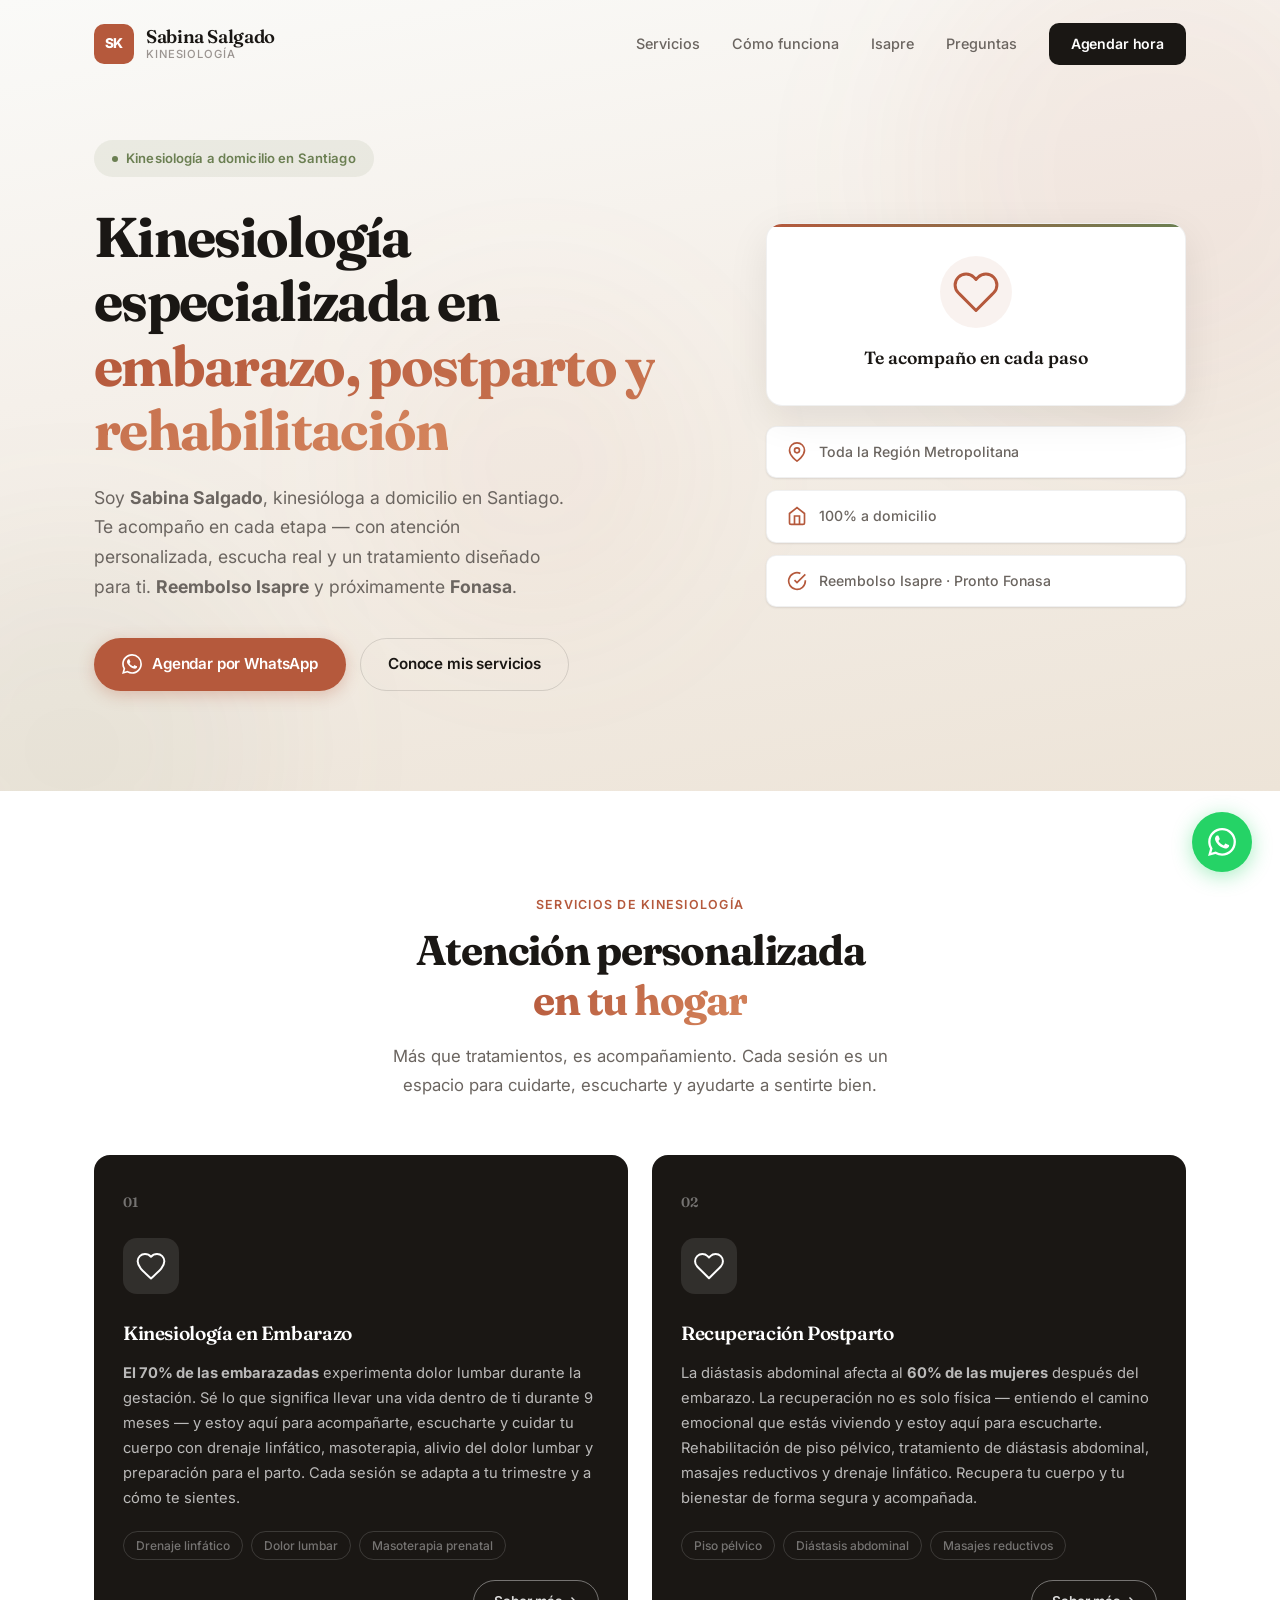
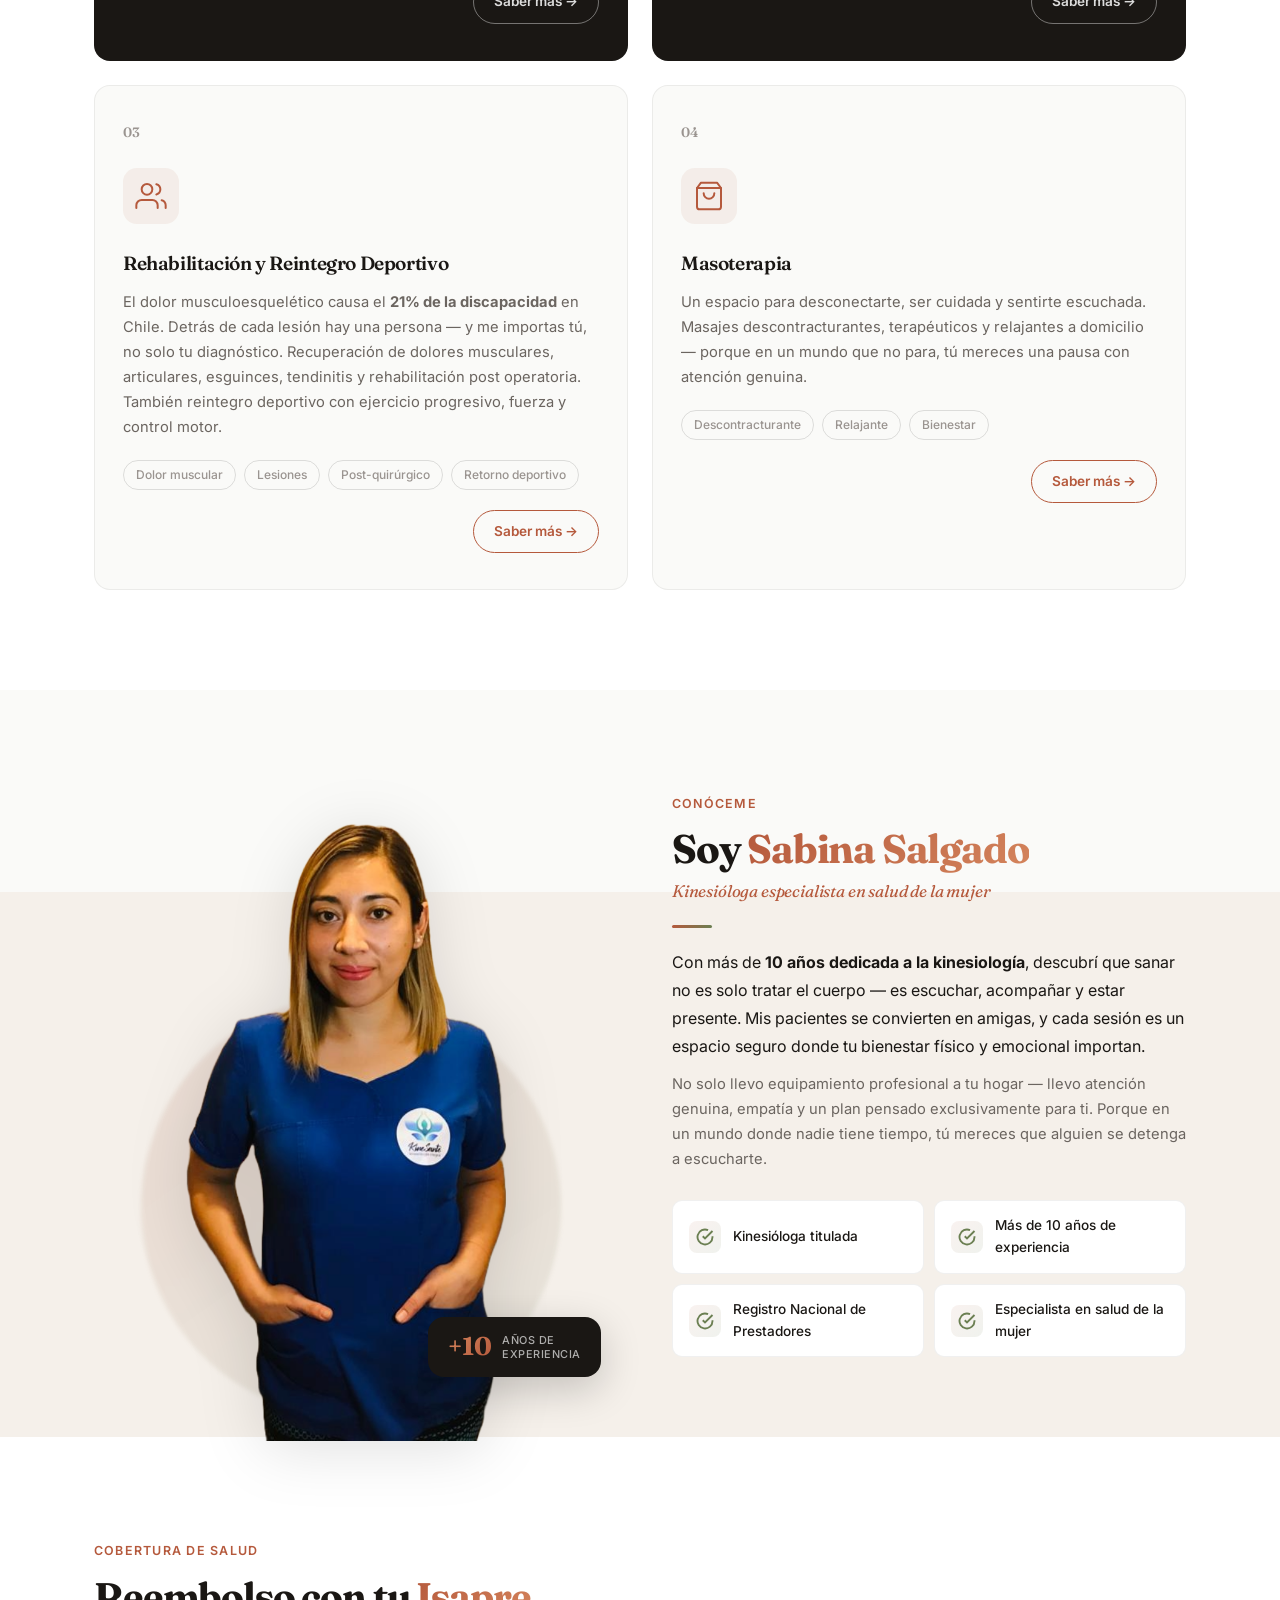
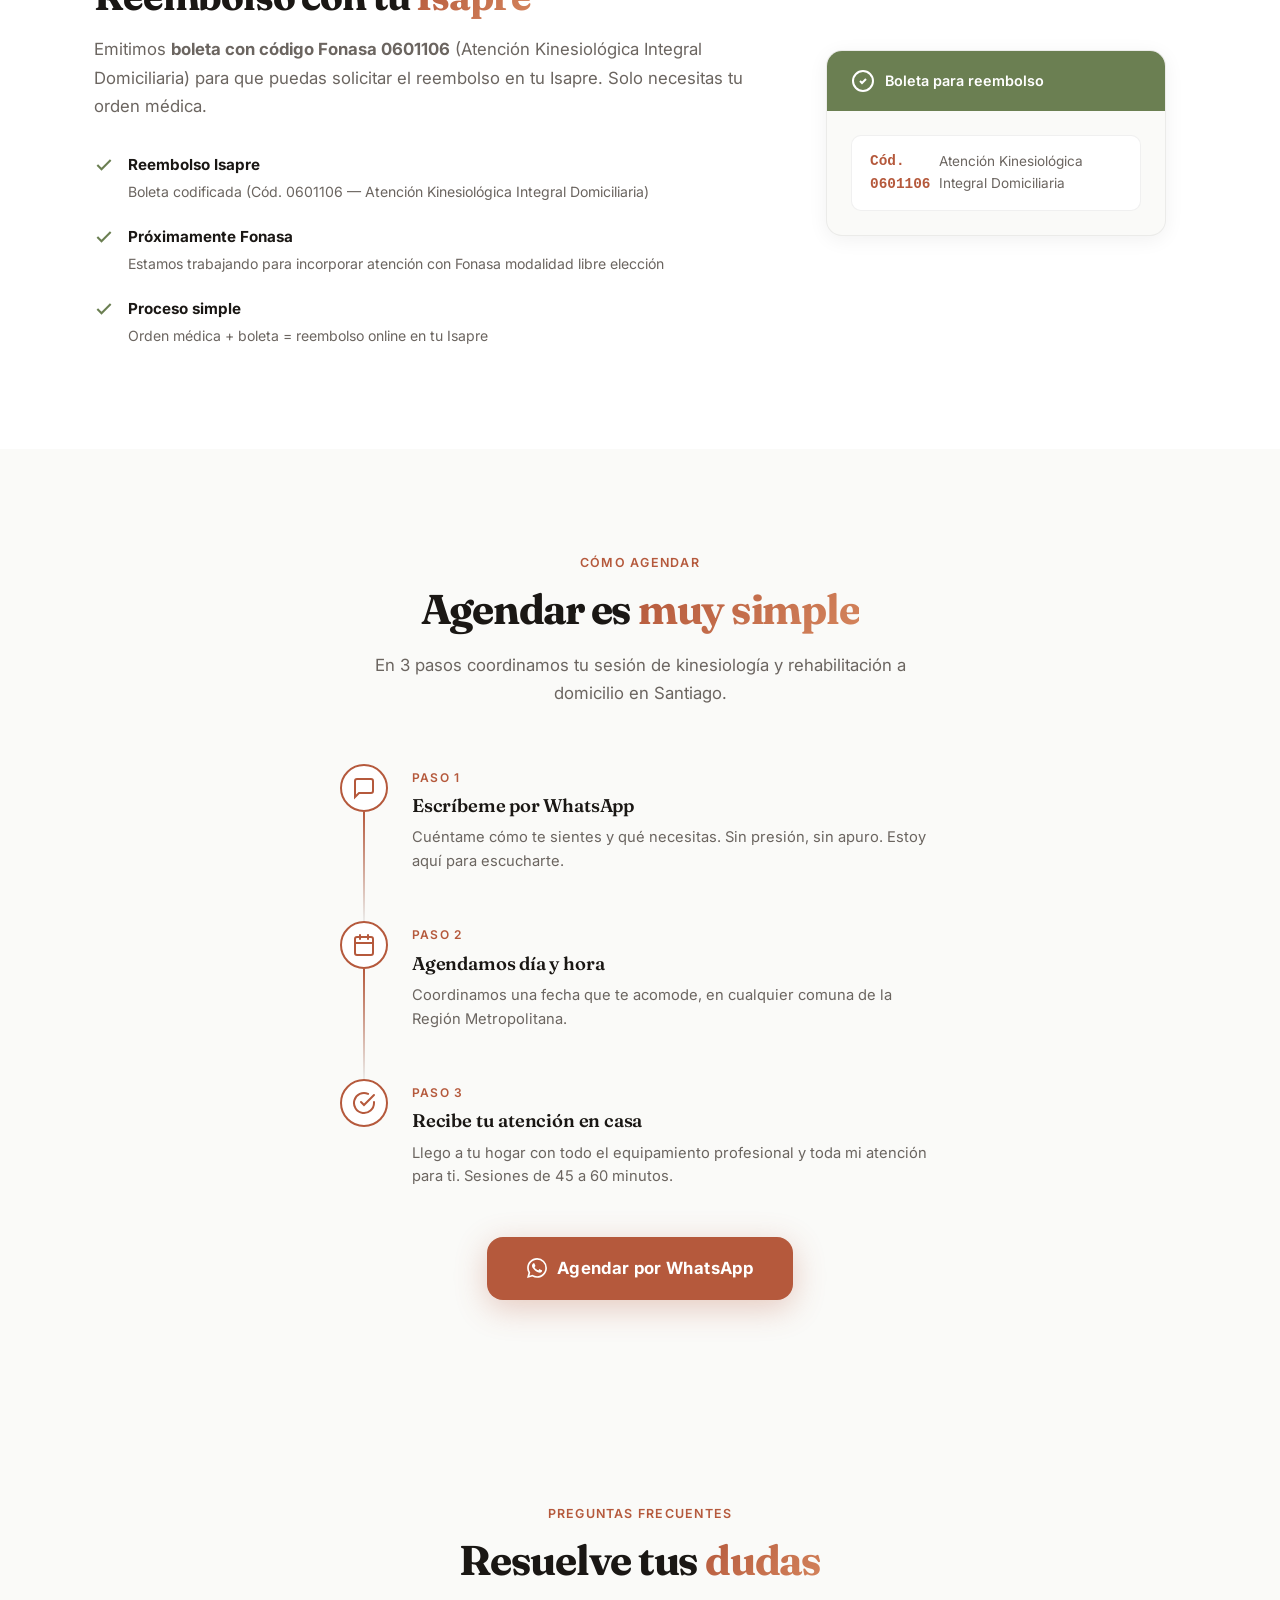
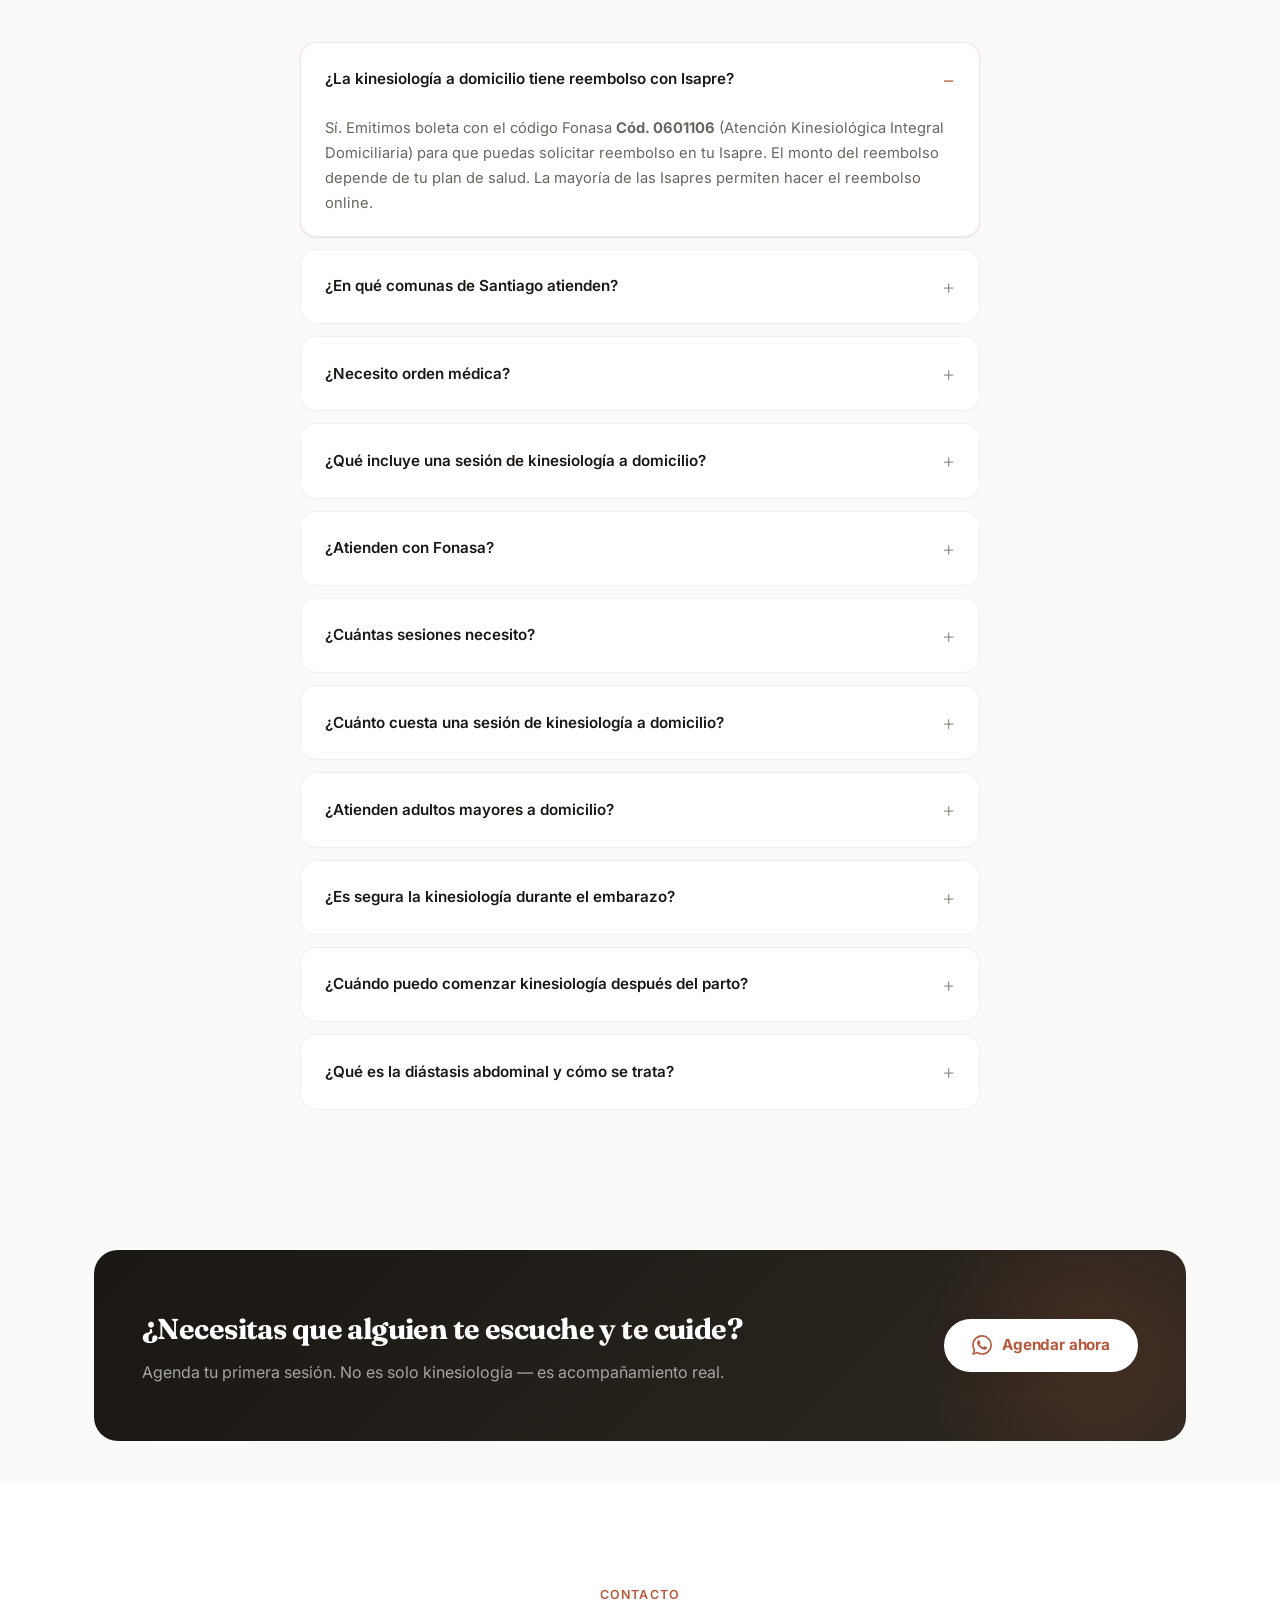
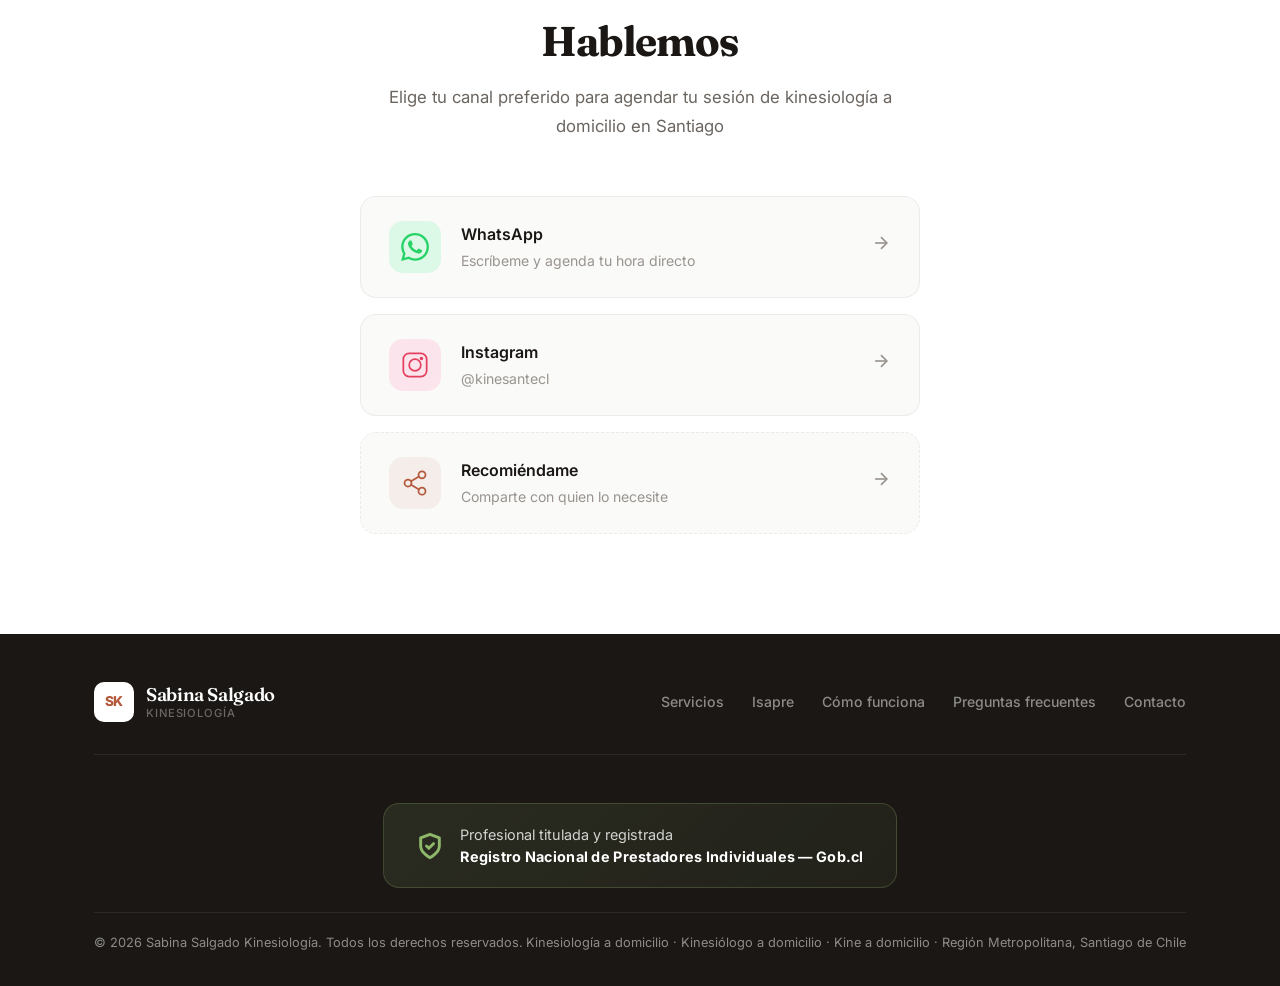
==== commit ec81a6f9: "Rewrite entire site with empathetic, companionship-focused tone Transform all copy from clinical/ser" ====
--- a/index.html
+++ b/index.html
@@ -399,7 +399,7 @@
             Kinesiología a domicilio en Santiago
           </p>
           <h1 id="hero-title">Kinesiología especializada en <span class="text-gradient">embarazo, postparto y rehabilitación</span></h1>
-          <p class="hero-subtitle">Soy <strong>Sabina Salgado</strong>, kinesióloga a domicilio en Santiago. Atención personalizada en toda la <strong>Región Metropolitana</strong>. <strong>Reembolso Isapre</strong> y próximamente <strong>Fonasa</strong>.</p>
+          <p class="hero-subtitle">Soy <strong>Sabina Salgado</strong>, kinesióloga a domicilio en Santiago. Te acompaño en cada etapa — con atención personalizada, escucha real y un tratamiento diseñado para ti. <strong>Reembolso Isapre</strong> y próximamente <strong>Fonasa</strong>.</p>
           <div class="hero-actions">
             <a href="https://wa.me/56963518268?text=Hola%20Sabina%2C%20me%20gustaría%20agendar%20una%20hora%20de%20kinesiología%20a%20domicilio" class="btn btn-primary" target="_blank" rel="noopener" aria-label="Agendar hora de kinesiología por WhatsApp">
               <svg width="20" height="20" viewBox="0 0 24 24" fill="currentColor" aria-hidden="true"><path d="M17.472 14.382c-.297-.149-1.758-.867-2.03-.967-.273-.099-.471-.148-.67.15-.197.297-.767.966-.94 1.164-.173.199-.347.223-.644.075-.297-.15-1.255-.463-2.39-1.475-.883-.788-1.48-1.761-1.653-2.059-.173-.297-.018-.458.13-.606.134-.133.298-.347.446-.52.149-.174.198-.298.298-.497.099-.198.05-.371-.025-.52-.075-.149-.669-1.612-.916-2.207-.242-.579-.487-.5-.669-.51-.173-.008-.371-.01-.57-.01-.198 0-.52.074-.792.372-.272.297-1.04 1.016-1.04 2.479 0 1.462 1.065 2.875 1.213 3.074.149.198 2.096 3.2 5.077 4.487.709.306 1.262.489 1.694.625.712.227 1.36.195 1.871.118.571-.085 1.758-.719 2.006-1.413.248-.694.248-1.289.173-1.413-.074-.124-.272-.198-.57-.347m-5.421 7.403h-.004a9.87 9.87 0 01-5.031-1.378l-.361-.214-3.741.982.998-3.648-.235-.374a9.86 9.86 0 01-1.51-5.26c.001-5.45 4.436-9.884 9.888-9.884 2.64 0 5.122 1.03 6.988 2.898a9.825 9.825 0 012.893 6.994c-.003 5.45-4.437 9.884-9.885 9.884m8.413-18.297A11.815 11.815 0 0012.05 0C5.495 0 .16 5.335.157 11.892c0 2.096.547 4.142 1.588 5.945L.057 24l6.305-1.654a11.882 11.882 0 005.683 1.448h.005c6.554 0 11.89-5.335 11.893-11.893a11.821 11.821 0 00-3.48-8.413z"/></svg>
@@ -414,7 +414,7 @@
               <div class="hero-card-icon" aria-hidden="true">
                 <svg width="48" height="48" viewBox="0 0 24 24" fill="none" stroke="currentColor" stroke-width="1.5" stroke-linecap="round" stroke-linejoin="round"><path d="M20.84 4.61a5.5 5.5 0 00-7.78 0L12 5.67l-1.06-1.06a5.5 5.5 0 00-7.78 7.78l1.06 1.06L12 21.23l7.78-7.78 1.06-1.06a5.5 5.5 0 000-7.78z"/></svg>
               </div>
-              <p class="hero-card-label">Tu bienestar, mi prioridad</p>
+              <p class="hero-card-label">Te acompaño en cada paso</p>
             </div>
           </div>
           <div class="hero-stats">
@@ -441,7 +441,7 @@
         <div class="section-header animate-up">
           <span class="section-tag">Servicios de kinesiología</span>
           <h2 class="section-title" id="servicios-title">Atención personalizada<br><span class="text-gradient">en tu hogar</span></h2>
-          <p class="section-subtitle">Kinesiología a domicilio en Santiago enfocada en resultados reales. Cada tratamiento se adapta a ti con equipamiento profesional.</p>
+          <p class="section-subtitle">Más que tratamientos, es acompañamiento. Cada sesión es un espacio para cuidarte, escucharte y ayudarte a sentirte bien.</p>
         </div>
         <div class="servicios-grid">
 
@@ -451,7 +451,7 @@
               <svg width="32" height="32" viewBox="0 0 24 24" fill="none" stroke="currentColor" stroke-width="1.5" stroke-linecap="round" stroke-linejoin="round"><path d="M12 21.35l-1.45-1.32C5.4 15.36 2 12.28 2 8.5 2 5.42 4.42 3 7.5 3c1.74 0 3.41.81 4.5 2.09C13.09 3.81 14.76 3 16.5 3 19.58 3 22 5.42 22 8.5c0 3.78-3.4 6.86-8.55 11.54L12 21.35z"/></svg>
             </div>
             <h3>Kinesiología en Embarazo</h3>
-            <p><strong>El 70% de las embarazadas</strong> experimenta dolor lumbar durante la gestación. Acompañamiento con drenaje linfático, masoterapia en espalda, alivio de dolor lumbar y preparación corporal para el parto. Cada sesión se adapta a tu trimestre.</p>
+            <p><strong>El 70% de las embarazadas</strong> experimenta dolor lumbar durante la gestación. Sé lo que significa llevar una vida dentro de ti durante 9 meses — y estoy aquí para acompañarte, escucharte y cuidar tu cuerpo con drenaje linfático, masoterapia, alivio del dolor lumbar y preparación para el parto. Cada sesión se adapta a tu trimestre y a cómo te sientes.</p>
             <div class="servicio-tags">
               <span>Drenaje linfático</span>
               <span>Dolor lumbar</span>
@@ -466,7 +466,7 @@
               <svg width="32" height="32" viewBox="0 0 24 24" fill="none" stroke="currentColor" stroke-width="1.5" stroke-linecap="round" stroke-linejoin="round"><path d="M20.84 4.61a5.5 5.5 0 00-7.78 0L12 5.67l-1.06-1.06a5.5 5.5 0 00-7.78 7.78l1.06 1.06L12 21.23l7.78-7.78 1.06-1.06a5.5 5.5 0 000-7.78z"/></svg>
             </div>
             <h3>Recuperación Postparto</h3>
-            <p>La diástasis abdominal afecta al <strong>60% de las mujeres</strong> después del embarazo. Rehabilitación de piso pélvico, tratamiento de diástasis abdominal, masajes reductivos y drenaje linfático. Recupera tu cuerpo de forma segura y acompañada después del parto.</p>
+            <p>La diástasis abdominal afecta al <strong>60% de las mujeres</strong> después del embarazo. La recuperación no es solo física — entiendo el camino emocional que estás viviendo y estoy aquí para escucharte. Rehabilitación de piso pélvico, tratamiento de diástasis abdominal, masajes reductivos y drenaje linfático. Recupera tu cuerpo y tu bienestar de forma segura y acompañada.</p>
             <div class="servicio-tags">
               <span>Piso pélvico</span>
               <span>Diástasis abdominal</span>
@@ -481,7 +481,7 @@
               <svg width="32" height="32" viewBox="0 0 24 24" fill="none" stroke="currentColor" stroke-width="1.5" stroke-linecap="round" stroke-linejoin="round"><path d="M17 21v-2a4 4 0 00-4-4H5a4 4 0 00-4 4v2"/><circle cx="9" cy="7" r="4"/><path d="M23 21v-2a4 4 0 00-3-3.87"/><path d="M16 3.13a4 4 0 010 7.75"/></svg>
             </div>
             <h3>Rehabilitación y Reintegro Deportivo</h3>
-            <p>El dolor musculoesquelético causa el <strong>21% de la discapacidad</strong> en Chile. Recuperación de dolores musculares, articulares, esguinces, tendinitis y rehabilitación post operatoria. También reintegro deportivo con ejercicio progresivo, fuerza y control motor.</p>
+            <p>El dolor musculoesquelético causa el <strong>21% de la discapacidad</strong> en Chile. Detrás de cada lesión hay una persona — y me importas tú, no solo tu diagnóstico. Recuperación de dolores musculares, articulares, esguinces, tendinitis y rehabilitación post operatoria. También reintegro deportivo con ejercicio progresivo, fuerza y control motor.</p>
             <div class="servicio-tags">
               <span>Dolor muscular</span>
               <span>Lesiones</span>
@@ -497,7 +497,7 @@
               <svg width="32" height="32" viewBox="0 0 24 24" fill="none" stroke="currentColor" stroke-width="1.5" stroke-linecap="round" stroke-linejoin="round"><path d="M6 2L3 6v14a2 2 0 002 2h14a2 2 0 002-2V6l-3-4z"/><line x1="3" y1="6" x2="21" y2="6"/><path d="M16 10a4 4 0 01-8 0"/></svg>
             </div>
             <h3>Masoterapia</h3>
-            <p>Masajes descontracturantes, terapéuticos y relajantes a domicilio. Alivio de tensiones musculares, reducción del estrés y bienestar físico y mental sin salir de casa.</p>
+            <p>Un espacio para desconectarte, ser cuidada y sentirte escuchada. Masajes descontracturantes, terapéuticos y relajantes a domicilio — porque en un mundo que no para, tú mereces una pausa con atención genuina.</p>
             <div class="servicio-tags">
               <span>Descontracturante</span>
               <span>Relajante</span>
@@ -529,8 +529,8 @@
             <h2 id="sobre-mi-title">Soy <span class="text-gradient">Sabina Salgado</span></h2>
             <p class="sobre-mi-role">Kinesióloga especialista en salud de la mujer</p>
             <div class="sobre-mi-divider" aria-hidden="true"></div>
-            <p class="sobre-mi-intro">Con más de <strong>10 años dedicada a la kinesiología</strong>, encontré mi vocación acompañando a mujeres durante el embarazo y postparto. Cada cuerpo tiene su historia, y mi trabajo es escucharla para ayudarte a recuperarte de forma segura y personalizada.</p>
-            <p class="sobre-mi-desc">Llevo el tratamiento completo a tu hogar — con equipamiento profesional, evaluación basada en evidencia y un plan diseñado exclusivamente para ti.</p>
+            <p class="sobre-mi-intro">Con más de <strong>10 años dedicada a la kinesiología</strong>, descubrí que sanar no es solo tratar el cuerpo — es escuchar, acompañar y estar presente. Mis pacientes se convierten en amigas, y cada sesión es un espacio seguro donde tu bienestar físico y emocional importan.</p>
+            <p class="sobre-mi-desc">No solo llevo equipamiento profesional a tu hogar — llevo atención genuina, empatía y un plan pensado exclusivamente para ti. Porque en un mundo donde nadie tiene tiempo, tú mereces que alguien se detenga a escucharte.</p>
             <div class="sobre-mi-credenciales">
               <div class="credencial animate-slide-right" style="--delay: 0.1s">
                 <div class="credencial-icon" aria-hidden="true">
@@ -629,7 +629,7 @@
             <div class="step-content">
               <span class="step-number">Paso 1</span>
               <h3>Escríbeme por WhatsApp</h3>
-              <p>Cuéntame tu situación y qué tipo de atención necesitas. Respondo rápido.</p>
+              <p>Cuéntame cómo te sientes y qué necesitas. Sin presión, sin apuro. Estoy aquí para escucharte.</p>
             </div>
           </div>
           <div class="proceso-step">
@@ -651,7 +651,7 @@
             <div class="step-content">
               <span class="step-number">Paso 3</span>
               <h3>Recibe tu atención en casa</h3>
-              <p>Llego a tu domicilio con todo el equipamiento profesional. Sesiones de 45 a 60 minutos.</p>
+              <p>Llego a tu hogar con todo el equipamiento profesional y toda mi atención para ti. Sesiones de 45 a 60 minutos.</p>
             </div>
           </div>
         </div><!-- end proceso-timeline -->
@@ -747,8 +747,8 @@
       <div class="container">
         <div class="cta-inner animate-up">
           <div class="cta-content">
-            <h2>¿Lista/o para recuperar tu movimiento?</h2>
-            <p>Agenda tu primera sesión de kinesiología a domicilio. Reembolso con Isapre.</p>
+            <h2>¿Necesitas que alguien te escuche y te cuide?</h2>
+            <p>Agenda tu primera sesión. No es solo kinesiología — es acompañamiento real.</p>
           </div>
           <a href="https://wa.me/56963518268?text=Hola%20Sabina%2C%20me%20gustaría%20agendar%20una%20hora%20de%20kinesiología%20a%20domicilio" class="btn btn-white" target="_blank" rel="noopener" aria-label="Agendar kinesiología a domicilio por WhatsApp">
             <svg width="20" height="20" viewBox="0 0 24 24" fill="currentColor" aria-hidden="true"><path d="M17.472 14.382c-.297-.149-1.758-.867-2.03-.967-.273-.099-.471-.148-.67.15-.197.297-.767.966-.94 1.164-.173.199-.347.223-.644.075-.297-.15-1.255-.463-2.39-1.475-.883-.788-1.48-1.761-1.653-2.059-.173-.297-.018-.458.13-.606.134-.133.298-.347.446-.52.149-.174.198-.298.298-.497.099-.198.05-.371-.025-.52-.075-.149-.669-1.612-.916-2.207-.242-.579-.487-.5-.669-.51-.173-.008-.371-.01-.57-.01-.198 0-.52.074-.792.372-.272.297-1.04 1.016-1.04 2.479 0 1.462 1.065 2.875 1.213 3.074.149.198 2.096 3.2 5.077 4.487.709.306 1.262.489 1.694.625.712.227 1.36.195 1.871.118.571-.085 1.758-.719 2.006-1.413.248-.694.248-1.289.173-1.413-.074-.124-.272-.198-.57-.347m-5.421 7.403h-.004a9.87 9.87 0 01-5.031-1.378l-.361-.214-3.741.982.998-3.648-.235-.374a9.86 9.86 0 01-1.51-5.26c.001-5.45 4.436-9.884 9.888-9.884 2.64 0 5.122 1.03 6.988 2.898a9.825 9.825 0 012.893 6.994c-.003 5.45-4.437 9.884-9.885 9.884m8.413-18.297A11.815 11.815 0 0012.05 0C5.495 0 .16 5.335.157 11.892c0 2.096.547 4.142 1.588 5.945L.057 24l6.305-1.654a11.882 11.882 0 005.683 1.448h.005c6.554 0 11.89-5.335 11.893-11.893a11.821 11.821 0 00-3.48-8.413z"/></svg>
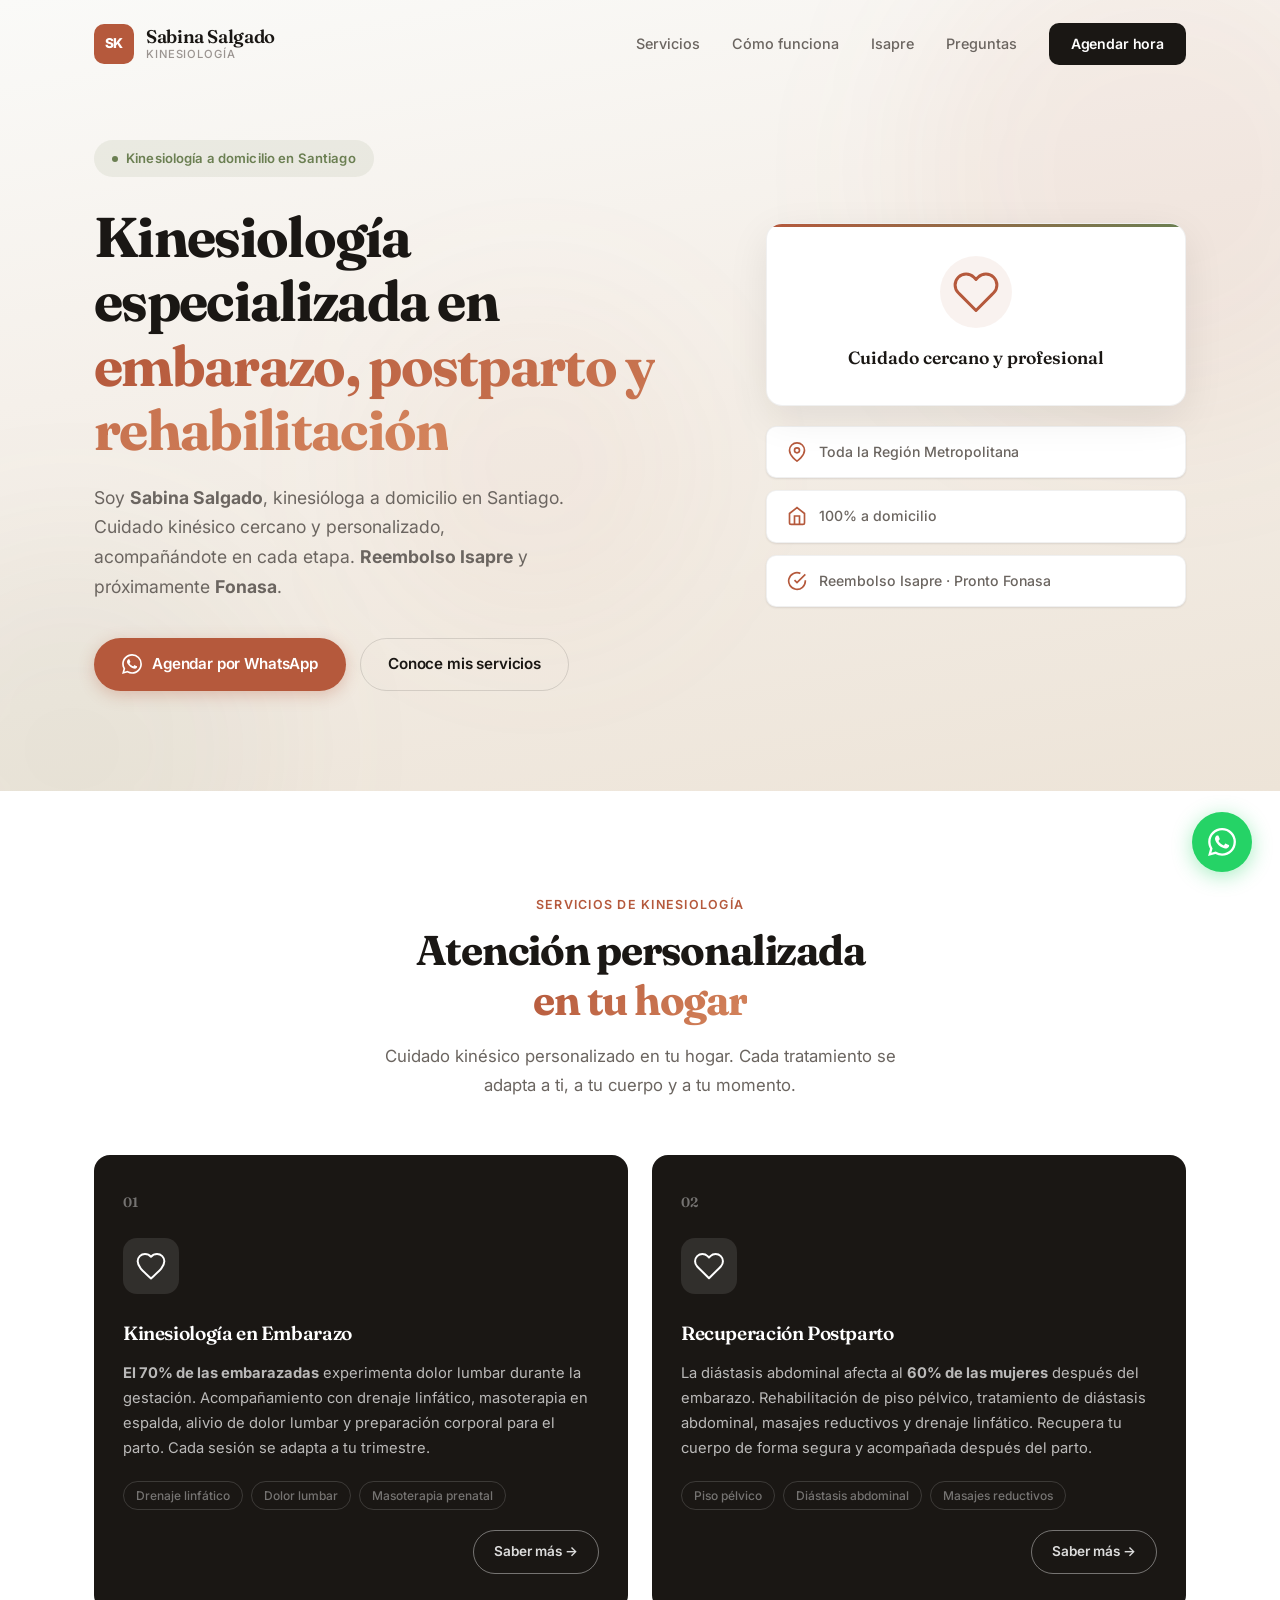
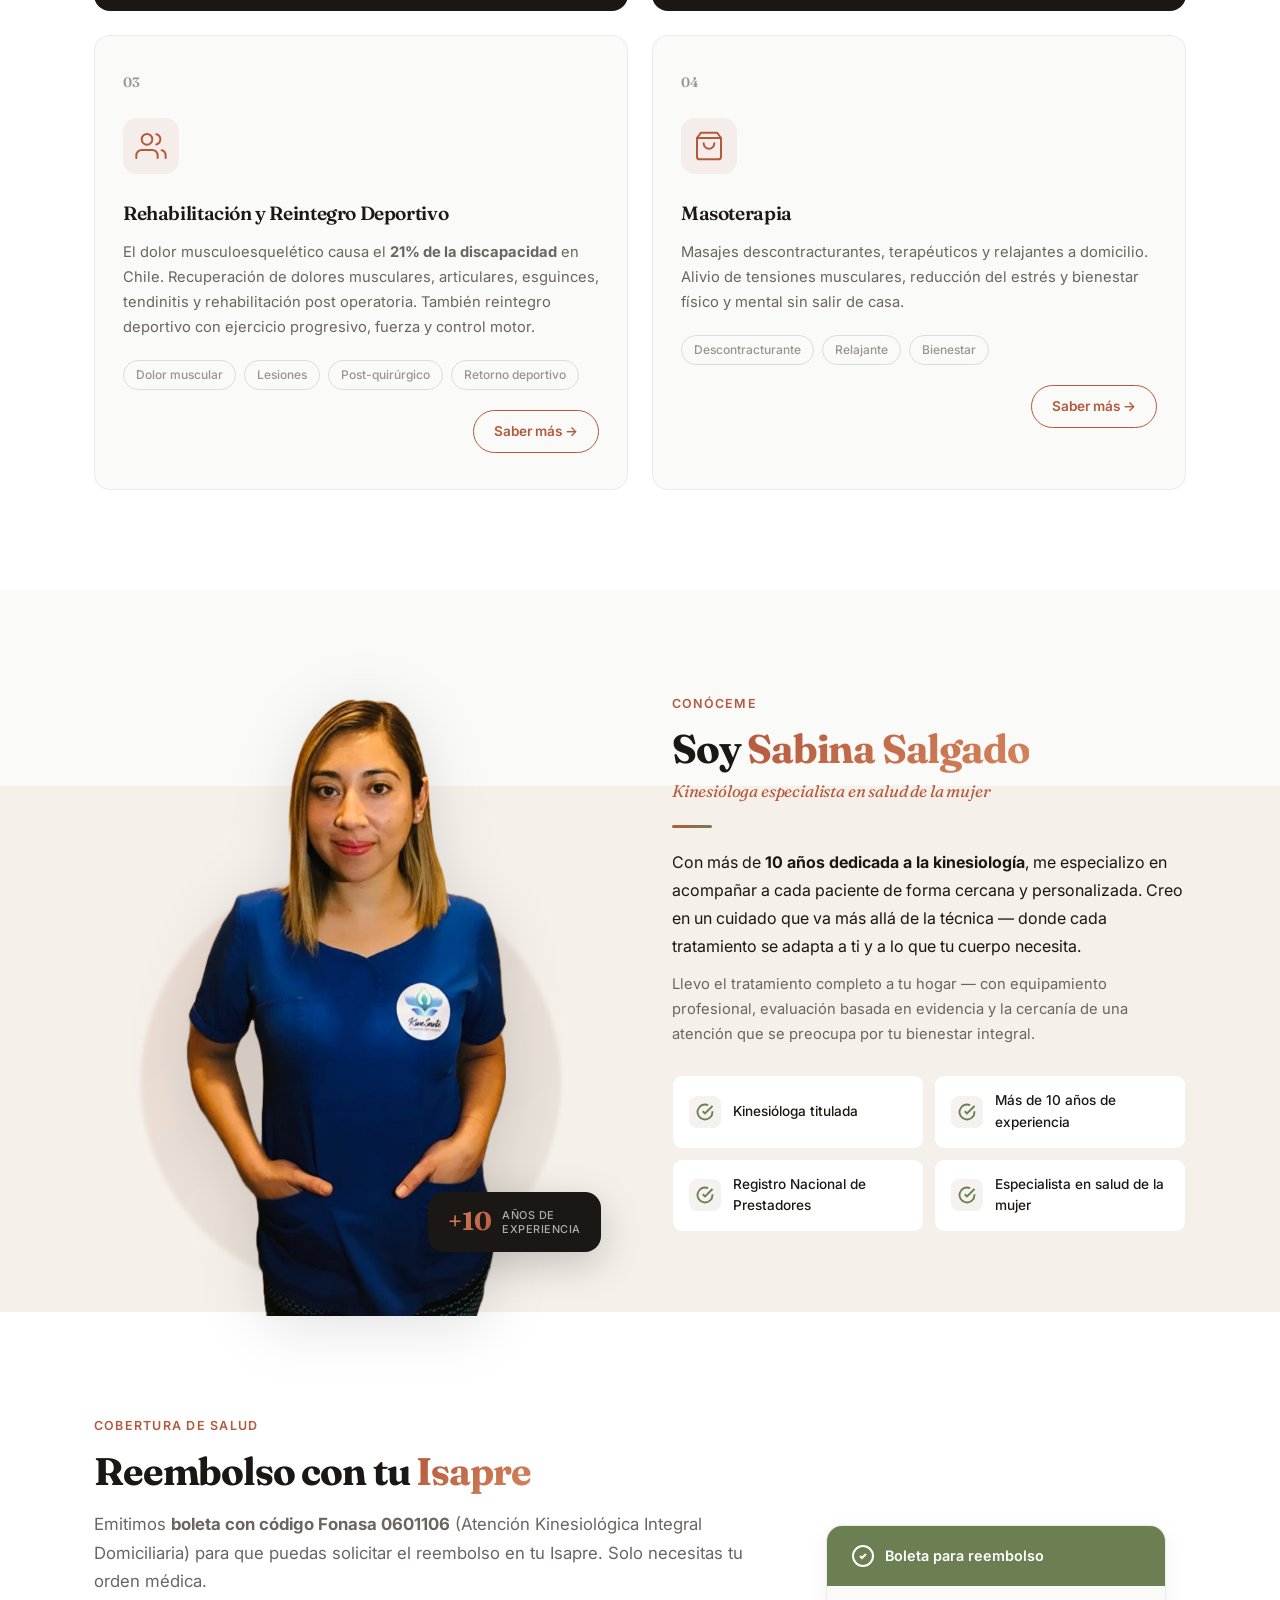
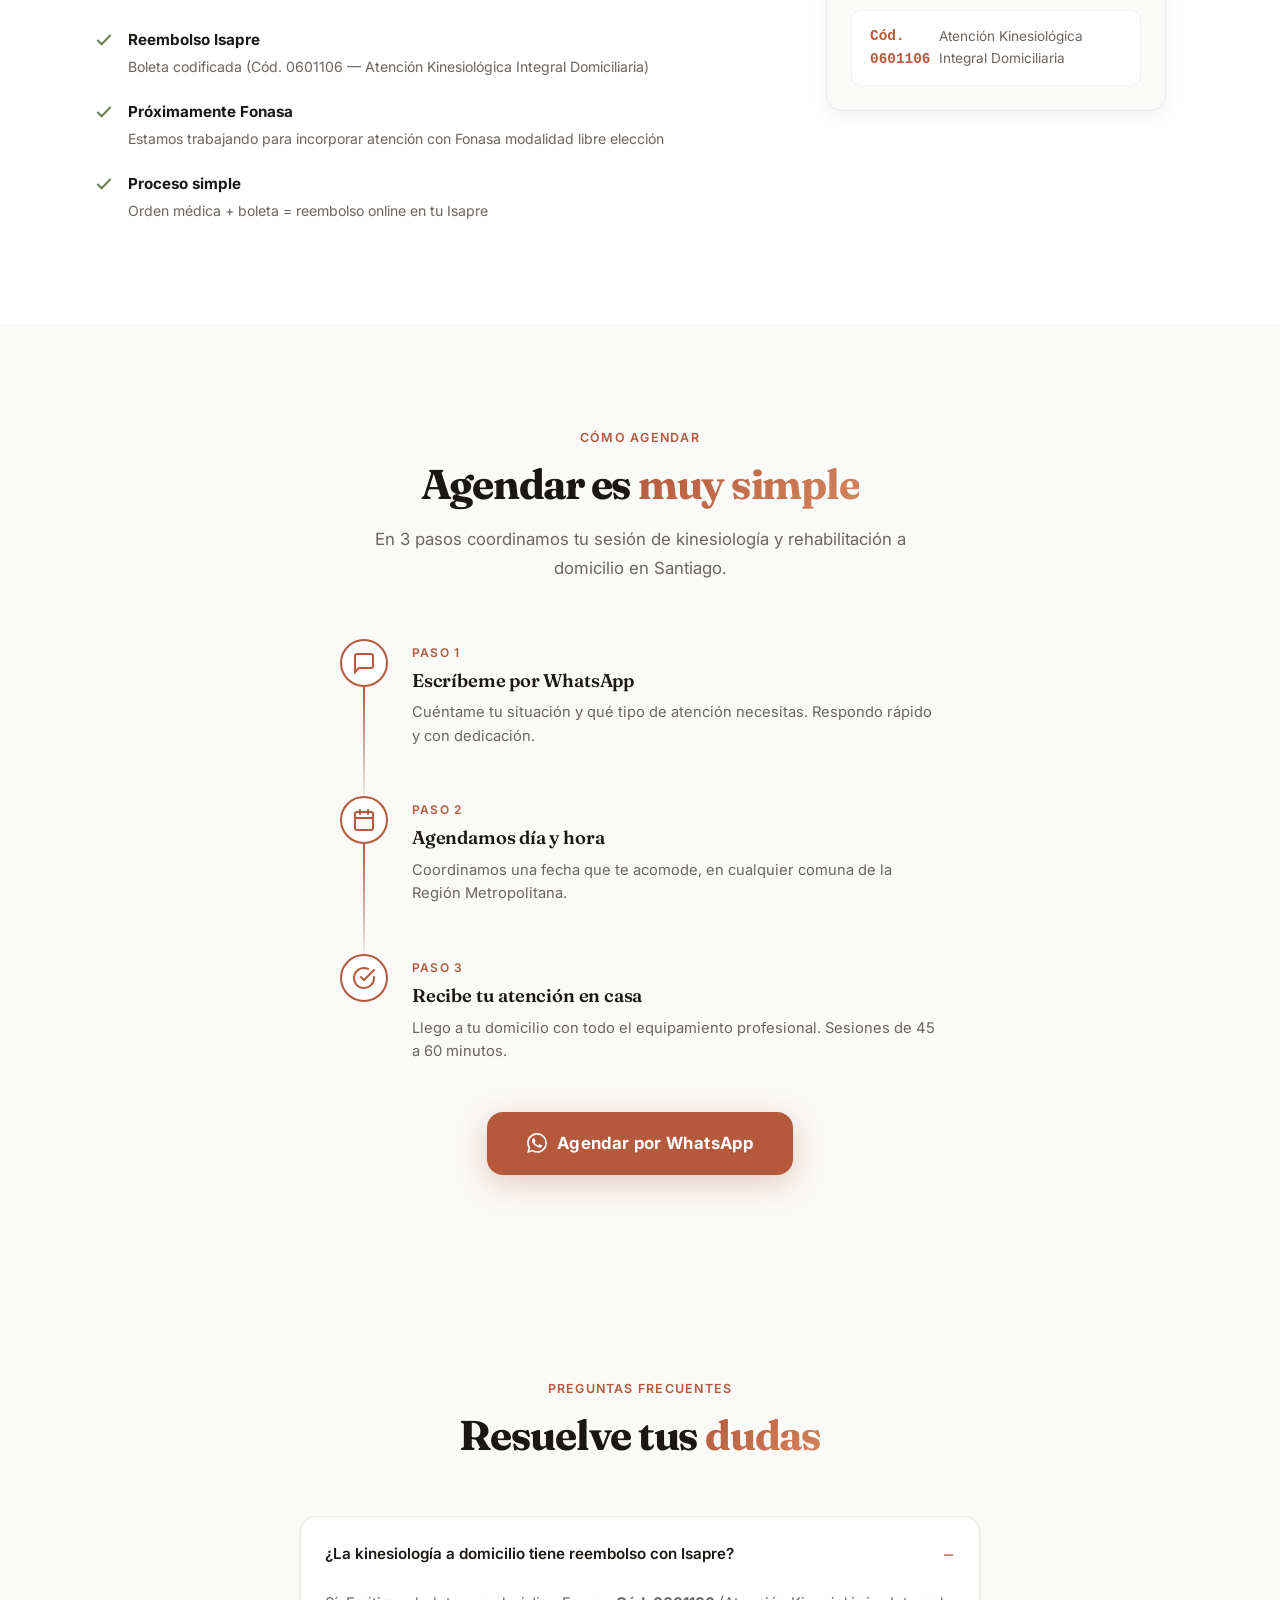
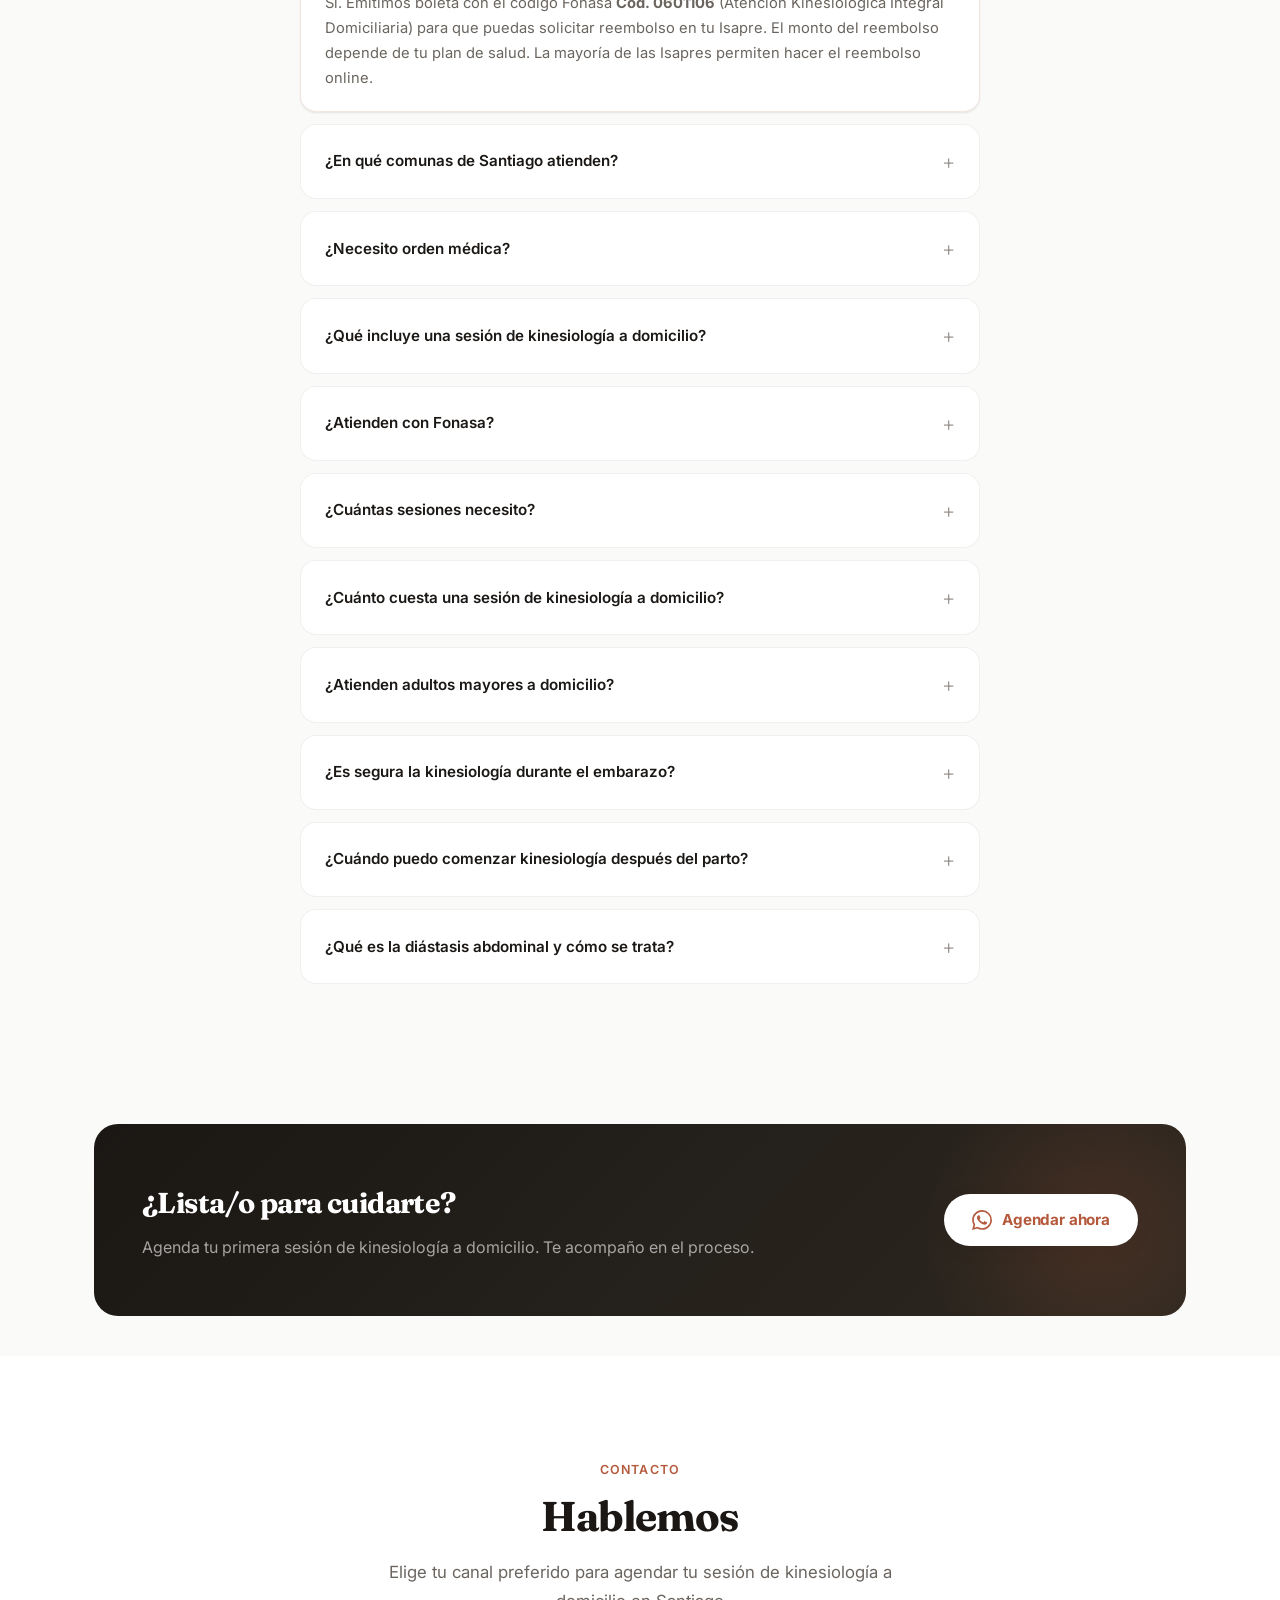
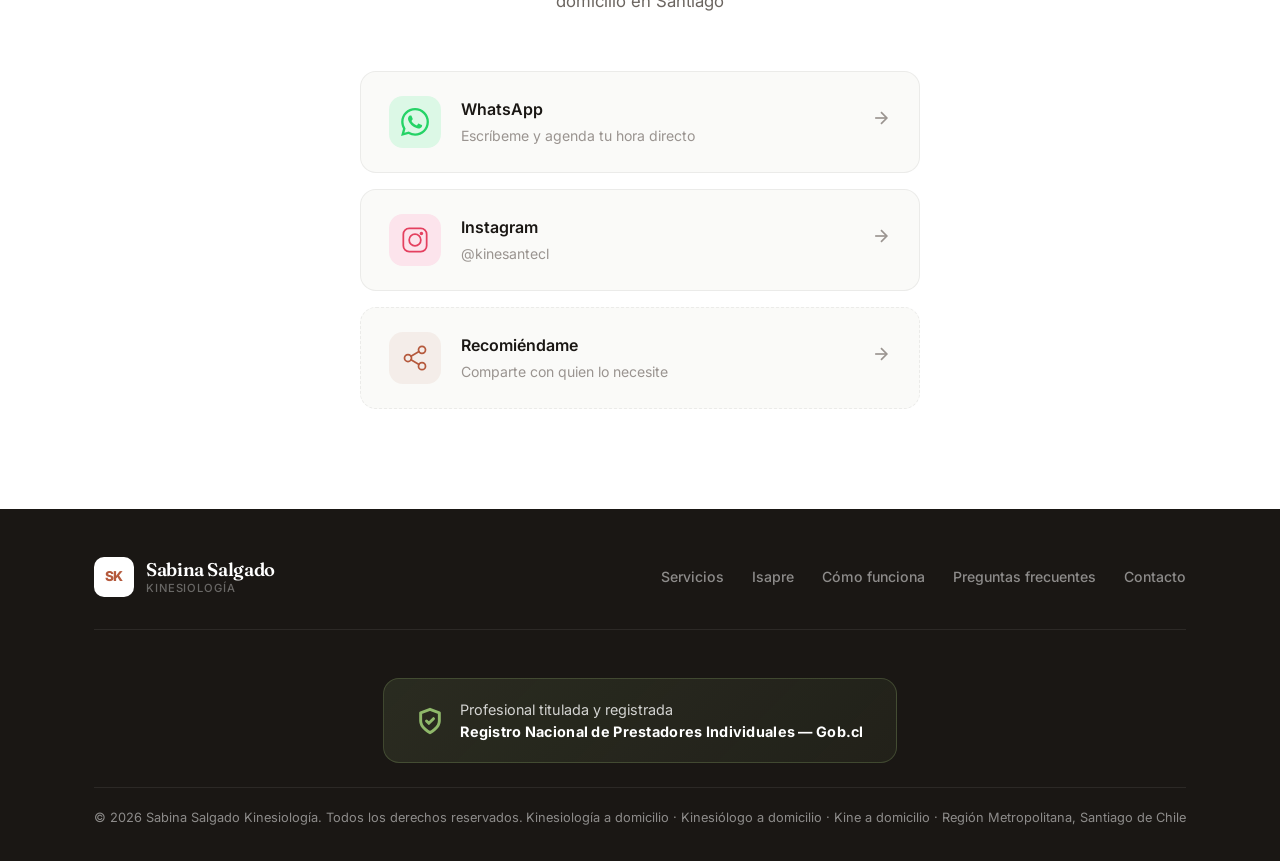
==== commit 1861ef96: "Adjust site tone: warm professional, not therapy-speak Apply consistent tone across all 5 pages: "Cu" ====
--- a/index.html
+++ b/index.html
@@ -399,7 +399,7 @@
             Kinesiología a domicilio en Santiago
           </p>
           <h1 id="hero-title">Kinesiología especializada en <span class="text-gradient">embarazo, postparto y rehabilitación</span></h1>
-          <p class="hero-subtitle">Soy <strong>Sabina Salgado</strong>, kinesióloga a domicilio en Santiago. Te acompaño en cada etapa — con atención personalizada, escucha real y un tratamiento diseñado para ti. <strong>Reembolso Isapre</strong> y próximamente <strong>Fonasa</strong>.</p>
+          <p class="hero-subtitle">Soy <strong>Sabina Salgado</strong>, kinesióloga a domicilio en Santiago. Cuidado kinésico cercano y personalizado, acompañándote en cada etapa. <strong>Reembolso Isapre</strong> y próximamente <strong>Fonasa</strong>.</p>
           <div class="hero-actions">
             <a href="https://wa.me/56963518268?text=Hola%20Sabina%2C%20me%20gustaría%20agendar%20una%20hora%20de%20kinesiología%20a%20domicilio" class="btn btn-primary" target="_blank" rel="noopener" aria-label="Agendar hora de kinesiología por WhatsApp">
               <svg width="20" height="20" viewBox="0 0 24 24" fill="currentColor" aria-hidden="true"><path d="M17.472 14.382c-.297-.149-1.758-.867-2.03-.967-.273-.099-.471-.148-.67.15-.197.297-.767.966-.94 1.164-.173.199-.347.223-.644.075-.297-.15-1.255-.463-2.39-1.475-.883-.788-1.48-1.761-1.653-2.059-.173-.297-.018-.458.13-.606.134-.133.298-.347.446-.52.149-.174.198-.298.298-.497.099-.198.05-.371-.025-.52-.075-.149-.669-1.612-.916-2.207-.242-.579-.487-.5-.669-.51-.173-.008-.371-.01-.57-.01-.198 0-.52.074-.792.372-.272.297-1.04 1.016-1.04 2.479 0 1.462 1.065 2.875 1.213 3.074.149.198 2.096 3.2 5.077 4.487.709.306 1.262.489 1.694.625.712.227 1.36.195 1.871.118.571-.085 1.758-.719 2.006-1.413.248-.694.248-1.289.173-1.413-.074-.124-.272-.198-.57-.347m-5.421 7.403h-.004a9.87 9.87 0 01-5.031-1.378l-.361-.214-3.741.982.998-3.648-.235-.374a9.86 9.86 0 01-1.51-5.26c.001-5.45 4.436-9.884 9.888-9.884 2.64 0 5.122 1.03 6.988 2.898a9.825 9.825 0 012.893 6.994c-.003 5.45-4.437 9.884-9.885 9.884m8.413-18.297A11.815 11.815 0 0012.05 0C5.495 0 .16 5.335.157 11.892c0 2.096.547 4.142 1.588 5.945L.057 24l6.305-1.654a11.882 11.882 0 005.683 1.448h.005c6.554 0 11.89-5.335 11.893-11.893a11.821 11.821 0 00-3.48-8.413z"/></svg>
@@ -414,7 +414,7 @@
               <div class="hero-card-icon" aria-hidden="true">
                 <svg width="48" height="48" viewBox="0 0 24 24" fill="none" stroke="currentColor" stroke-width="1.5" stroke-linecap="round" stroke-linejoin="round"><path d="M20.84 4.61a5.5 5.5 0 00-7.78 0L12 5.67l-1.06-1.06a5.5 5.5 0 00-7.78 7.78l1.06 1.06L12 21.23l7.78-7.78 1.06-1.06a5.5 5.5 0 000-7.78z"/></svg>
               </div>
-              <p class="hero-card-label">Te acompaño en cada paso</p>
+              <p class="hero-card-label">Cuidado cercano y profesional</p>
             </div>
           </div>
           <div class="hero-stats">
@@ -441,7 +441,7 @@
         <div class="section-header animate-up">
           <span class="section-tag">Servicios de kinesiología</span>
           <h2 class="section-title" id="servicios-title">Atención personalizada<br><span class="text-gradient">en tu hogar</span></h2>
-          <p class="section-subtitle">Más que tratamientos, es acompañamiento. Cada sesión es un espacio para cuidarte, escucharte y ayudarte a sentirte bien.</p>
+          <p class="section-subtitle">Cuidado kinésico personalizado en tu hogar. Cada tratamiento se adapta a ti, a tu cuerpo y a tu momento.</p>
         </div>
         <div class="servicios-grid">
 
@@ -451,7 +451,7 @@
               <svg width="32" height="32" viewBox="0 0 24 24" fill="none" stroke="currentColor" stroke-width="1.5" stroke-linecap="round" stroke-linejoin="round"><path d="M12 21.35l-1.45-1.32C5.4 15.36 2 12.28 2 8.5 2 5.42 4.42 3 7.5 3c1.74 0 3.41.81 4.5 2.09C13.09 3.81 14.76 3 16.5 3 19.58 3 22 5.42 22 8.5c0 3.78-3.4 6.86-8.55 11.54L12 21.35z"/></svg>
             </div>
             <h3>Kinesiología en Embarazo</h3>
-            <p><strong>El 70% de las embarazadas</strong> experimenta dolor lumbar durante la gestación. Sé lo que significa llevar una vida dentro de ti durante 9 meses — y estoy aquí para acompañarte, escucharte y cuidar tu cuerpo con drenaje linfático, masoterapia, alivio del dolor lumbar y preparación para el parto. Cada sesión se adapta a tu trimestre y a cómo te sientes.</p>
+            <p><strong>El 70% de las embarazadas</strong> experimenta dolor lumbar durante la gestación. Acompañamiento con drenaje linfático, masoterapia en espalda, alivio de dolor lumbar y preparación corporal para el parto. Cada sesión se adapta a tu trimestre.</p>
             <div class="servicio-tags">
               <span>Drenaje linfático</span>
               <span>Dolor lumbar</span>
@@ -466,7 +466,7 @@
               <svg width="32" height="32" viewBox="0 0 24 24" fill="none" stroke="currentColor" stroke-width="1.5" stroke-linecap="round" stroke-linejoin="round"><path d="M20.84 4.61a5.5 5.5 0 00-7.78 0L12 5.67l-1.06-1.06a5.5 5.5 0 00-7.78 7.78l1.06 1.06L12 21.23l7.78-7.78 1.06-1.06a5.5 5.5 0 000-7.78z"/></svg>
             </div>
             <h3>Recuperación Postparto</h3>
-            <p>La diástasis abdominal afecta al <strong>60% de las mujeres</strong> después del embarazo. La recuperación no es solo física — entiendo el camino emocional que estás viviendo y estoy aquí para escucharte. Rehabilitación de piso pélvico, tratamiento de diástasis abdominal, masajes reductivos y drenaje linfático. Recupera tu cuerpo y tu bienestar de forma segura y acompañada.</p>
+            <p>La diástasis abdominal afecta al <strong>60% de las mujeres</strong> después del embarazo. Rehabilitación de piso pélvico, tratamiento de diástasis abdominal, masajes reductivos y drenaje linfático. Recupera tu cuerpo de forma segura y acompañada después del parto.</p>
             <div class="servicio-tags">
               <span>Piso pélvico</span>
               <span>Diástasis abdominal</span>
@@ -481,7 +481,7 @@
               <svg width="32" height="32" viewBox="0 0 24 24" fill="none" stroke="currentColor" stroke-width="1.5" stroke-linecap="round" stroke-linejoin="round"><path d="M17 21v-2a4 4 0 00-4-4H5a4 4 0 00-4 4v2"/><circle cx="9" cy="7" r="4"/><path d="M23 21v-2a4 4 0 00-3-3.87"/><path d="M16 3.13a4 4 0 010 7.75"/></svg>
             </div>
             <h3>Rehabilitación y Reintegro Deportivo</h3>
-            <p>El dolor musculoesquelético causa el <strong>21% de la discapacidad</strong> en Chile. Detrás de cada lesión hay una persona — y me importas tú, no solo tu diagnóstico. Recuperación de dolores musculares, articulares, esguinces, tendinitis y rehabilitación post operatoria. También reintegro deportivo con ejercicio progresivo, fuerza y control motor.</p>
+            <p>El dolor musculoesquelético causa el <strong>21% de la discapacidad</strong> en Chile. Recuperación de dolores musculares, articulares, esguinces, tendinitis y rehabilitación post operatoria. También reintegro deportivo con ejercicio progresivo, fuerza y control motor.</p>
             <div class="servicio-tags">
               <span>Dolor muscular</span>
               <span>Lesiones</span>
@@ -497,7 +497,7 @@
               <svg width="32" height="32" viewBox="0 0 24 24" fill="none" stroke="currentColor" stroke-width="1.5" stroke-linecap="round" stroke-linejoin="round"><path d="M6 2L3 6v14a2 2 0 002 2h14a2 2 0 002-2V6l-3-4z"/><line x1="3" y1="6" x2="21" y2="6"/><path d="M16 10a4 4 0 01-8 0"/></svg>
             </div>
             <h3>Masoterapia</h3>
-            <p>Un espacio para desconectarte, ser cuidada y sentirte escuchada. Masajes descontracturantes, terapéuticos y relajantes a domicilio — porque en un mundo que no para, tú mereces una pausa con atención genuina.</p>
+            <p>Masajes descontracturantes, terapéuticos y relajantes a domicilio. Alivio de tensiones musculares, reducción del estrés y bienestar físico y mental sin salir de casa.</p>
             <div class="servicio-tags">
               <span>Descontracturante</span>
               <span>Relajante</span>
@@ -529,8 +529,8 @@
             <h2 id="sobre-mi-title">Soy <span class="text-gradient">Sabina Salgado</span></h2>
             <p class="sobre-mi-role">Kinesióloga especialista en salud de la mujer</p>
             <div class="sobre-mi-divider" aria-hidden="true"></div>
-            <p class="sobre-mi-intro">Con más de <strong>10 años dedicada a la kinesiología</strong>, descubrí que sanar no es solo tratar el cuerpo — es escuchar, acompañar y estar presente. Mis pacientes se convierten en amigas, y cada sesión es un espacio seguro donde tu bienestar físico y emocional importan.</p>
-            <p class="sobre-mi-desc">No solo llevo equipamiento profesional a tu hogar — llevo atención genuina, empatía y un plan pensado exclusivamente para ti. Porque en un mundo donde nadie tiene tiempo, tú mereces que alguien se detenga a escucharte.</p>
+            <p class="sobre-mi-intro">Con más de <strong>10 años dedicada a la kinesiología</strong>, me especializo en acompañar a cada paciente de forma cercana y personalizada. Creo en un cuidado que va más allá de la técnica — donde cada tratamiento se adapta a ti y a lo que tu cuerpo necesita.</p>
+            <p class="sobre-mi-desc">Llevo el tratamiento completo a tu hogar — con equipamiento profesional, evaluación basada en evidencia y la cercanía de una atención que se preocupa por tu bienestar integral.</p>
             <div class="sobre-mi-credenciales">
               <div class="credencial animate-slide-right" style="--delay: 0.1s">
                 <div class="credencial-icon" aria-hidden="true">
@@ -629,7 +629,7 @@
             <div class="step-content">
               <span class="step-number">Paso 1</span>
               <h3>Escríbeme por WhatsApp</h3>
-              <p>Cuéntame cómo te sientes y qué necesitas. Sin presión, sin apuro. Estoy aquí para escucharte.</p>
+              <p>Cuéntame tu situación y qué tipo de atención necesitas. Respondo rápido y con dedicación.</p>
             </div>
           </div>
           <div class="proceso-step">
@@ -651,7 +651,7 @@
             <div class="step-content">
               <span class="step-number">Paso 3</span>
               <h3>Recibe tu atención en casa</h3>
-              <p>Llego a tu hogar con todo el equipamiento profesional y toda mi atención para ti. Sesiones de 45 a 60 minutos.</p>
+              <p>Llego a tu domicilio con todo el equipamiento profesional. Sesiones de 45 a 60 minutos.</p>
             </div>
           </div>
         </div><!-- end proceso-timeline -->
@@ -747,8 +747,8 @@
       <div class="container">
         <div class="cta-inner animate-up">
           <div class="cta-content">
-            <h2>¿Necesitas que alguien te escuche y te cuide?</h2>
-            <p>Agenda tu primera sesión. No es solo kinesiología — es acompañamiento real.</p>
+            <h2>¿Lista/o para cuidarte?</h2>
+            <p>Agenda tu primera sesión de kinesiología a domicilio. Te acompaño en el proceso.</p>
           </div>
           <a href="https://wa.me/56963518268?text=Hola%20Sabina%2C%20me%20gustaría%20agendar%20una%20hora%20de%20kinesiología%20a%20domicilio" class="btn btn-white" target="_blank" rel="noopener" aria-label="Agendar kinesiología a domicilio por WhatsApp">
             <svg width="20" height="20" viewBox="0 0 24 24" fill="currentColor" aria-hidden="true"><path d="M17.472 14.382c-.297-.149-1.758-.867-2.03-.967-.273-.099-.471-.148-.67.15-.197.297-.767.966-.94 1.164-.173.199-.347.223-.644.075-.297-.15-1.255-.463-2.39-1.475-.883-.788-1.48-1.761-1.653-2.059-.173-.297-.018-.458.13-.606.134-.133.298-.347.446-.52.149-.174.198-.298.298-.497.099-.198.05-.371-.025-.52-.075-.149-.669-1.612-.916-2.207-.242-.579-.487-.5-.669-.51-.173-.008-.371-.01-.57-.01-.198 0-.52.074-.792.372-.272.297-1.04 1.016-1.04 2.479 0 1.462 1.065 2.875 1.213 3.074.149.198 2.096 3.2 5.077 4.487.709.306 1.262.489 1.694.625.712.227 1.36.195 1.871.118.571-.085 1.758-.719 2.006-1.413.248-.694.248-1.289.173-1.413-.074-.124-.272-.198-.57-.347m-5.421 7.403h-.004a9.87 9.87 0 01-5.031-1.378l-.361-.214-3.741.982.998-3.648-.235-.374a9.86 9.86 0 01-1.51-5.26c.001-5.45 4.436-9.884 9.888-9.884 2.64 0 5.122 1.03 6.988 2.898a9.825 9.825 0 012.893 6.994c-.003 5.45-4.437 9.884-9.885 9.884m8.413-18.297A11.815 11.815 0 0012.05 0C5.495 0 .16 5.335.157 11.892c0 2.096.547 4.142 1.588 5.945L.057 24l6.305-1.654a11.882 11.882 0 005.683 1.448h.005c6.554 0 11.89-5.335 11.893-11.893a11.821 11.821 0 00-3.48-8.413z"/></svg>
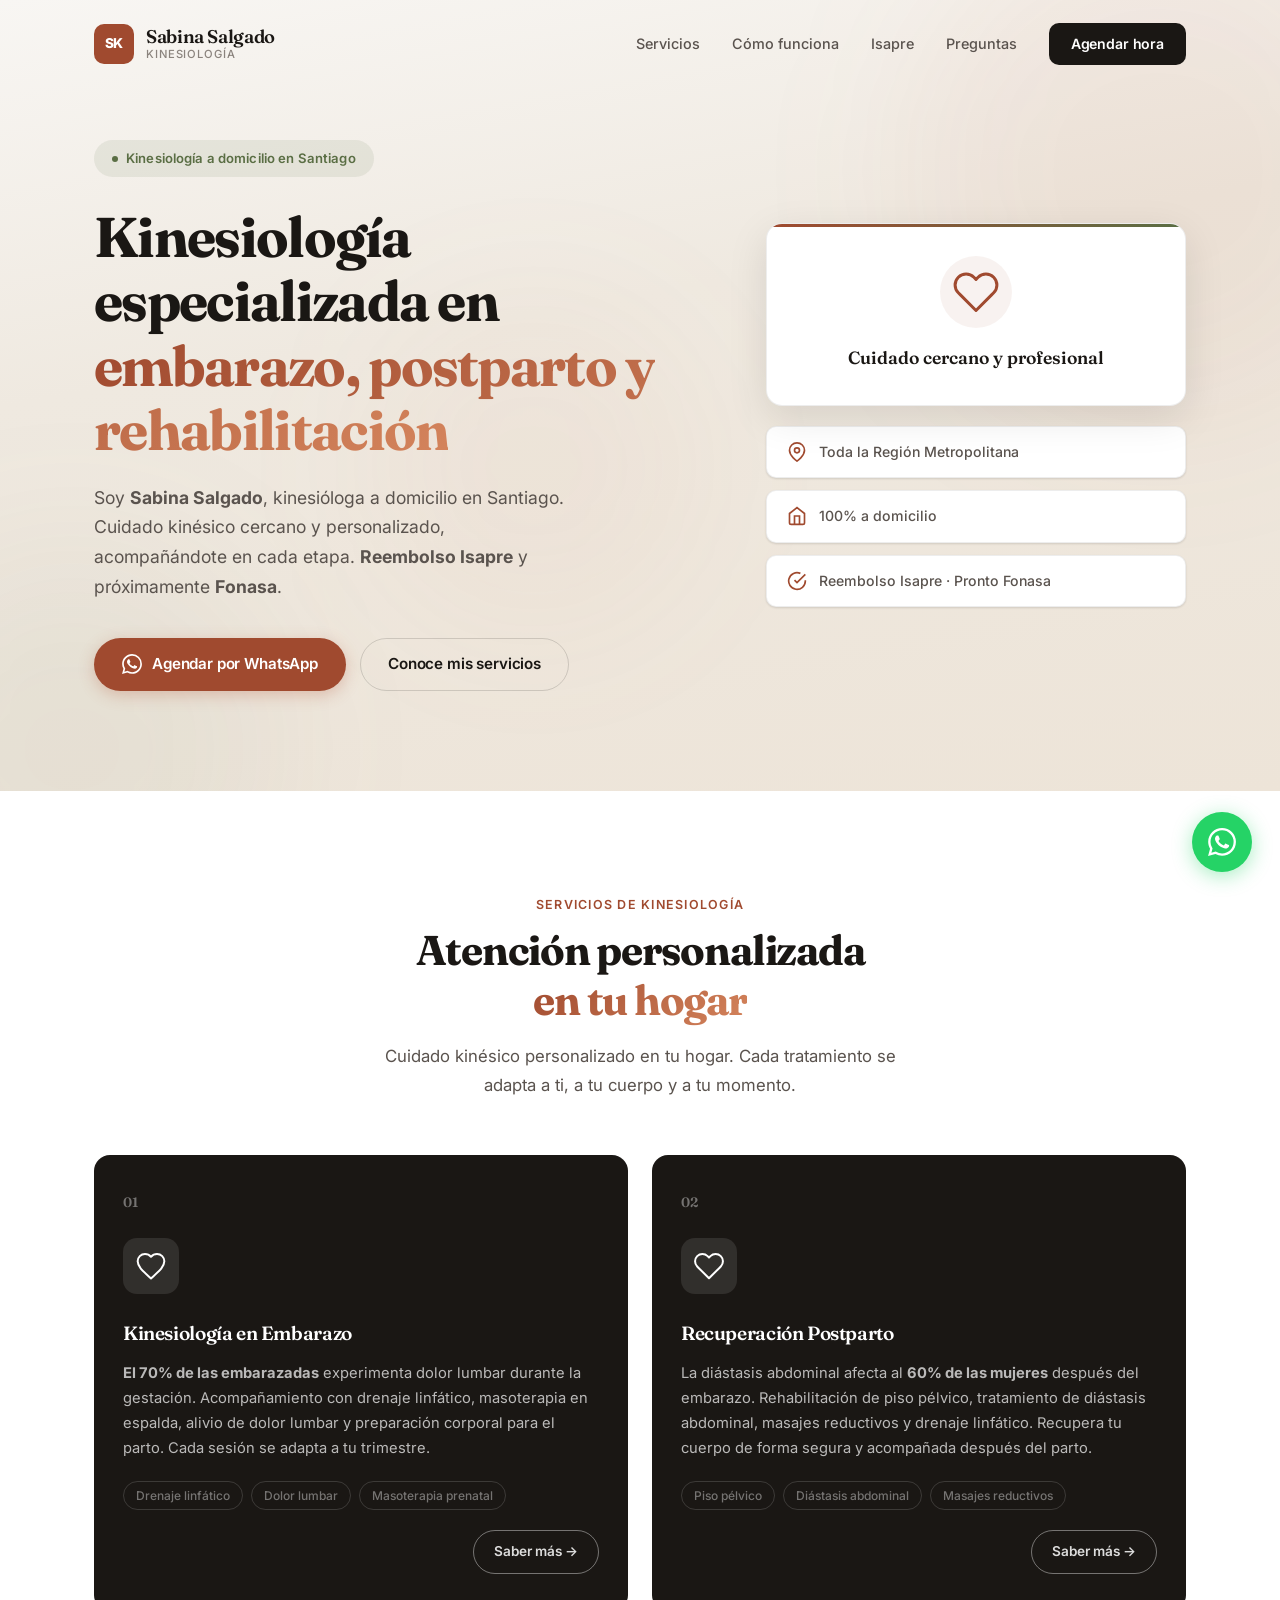
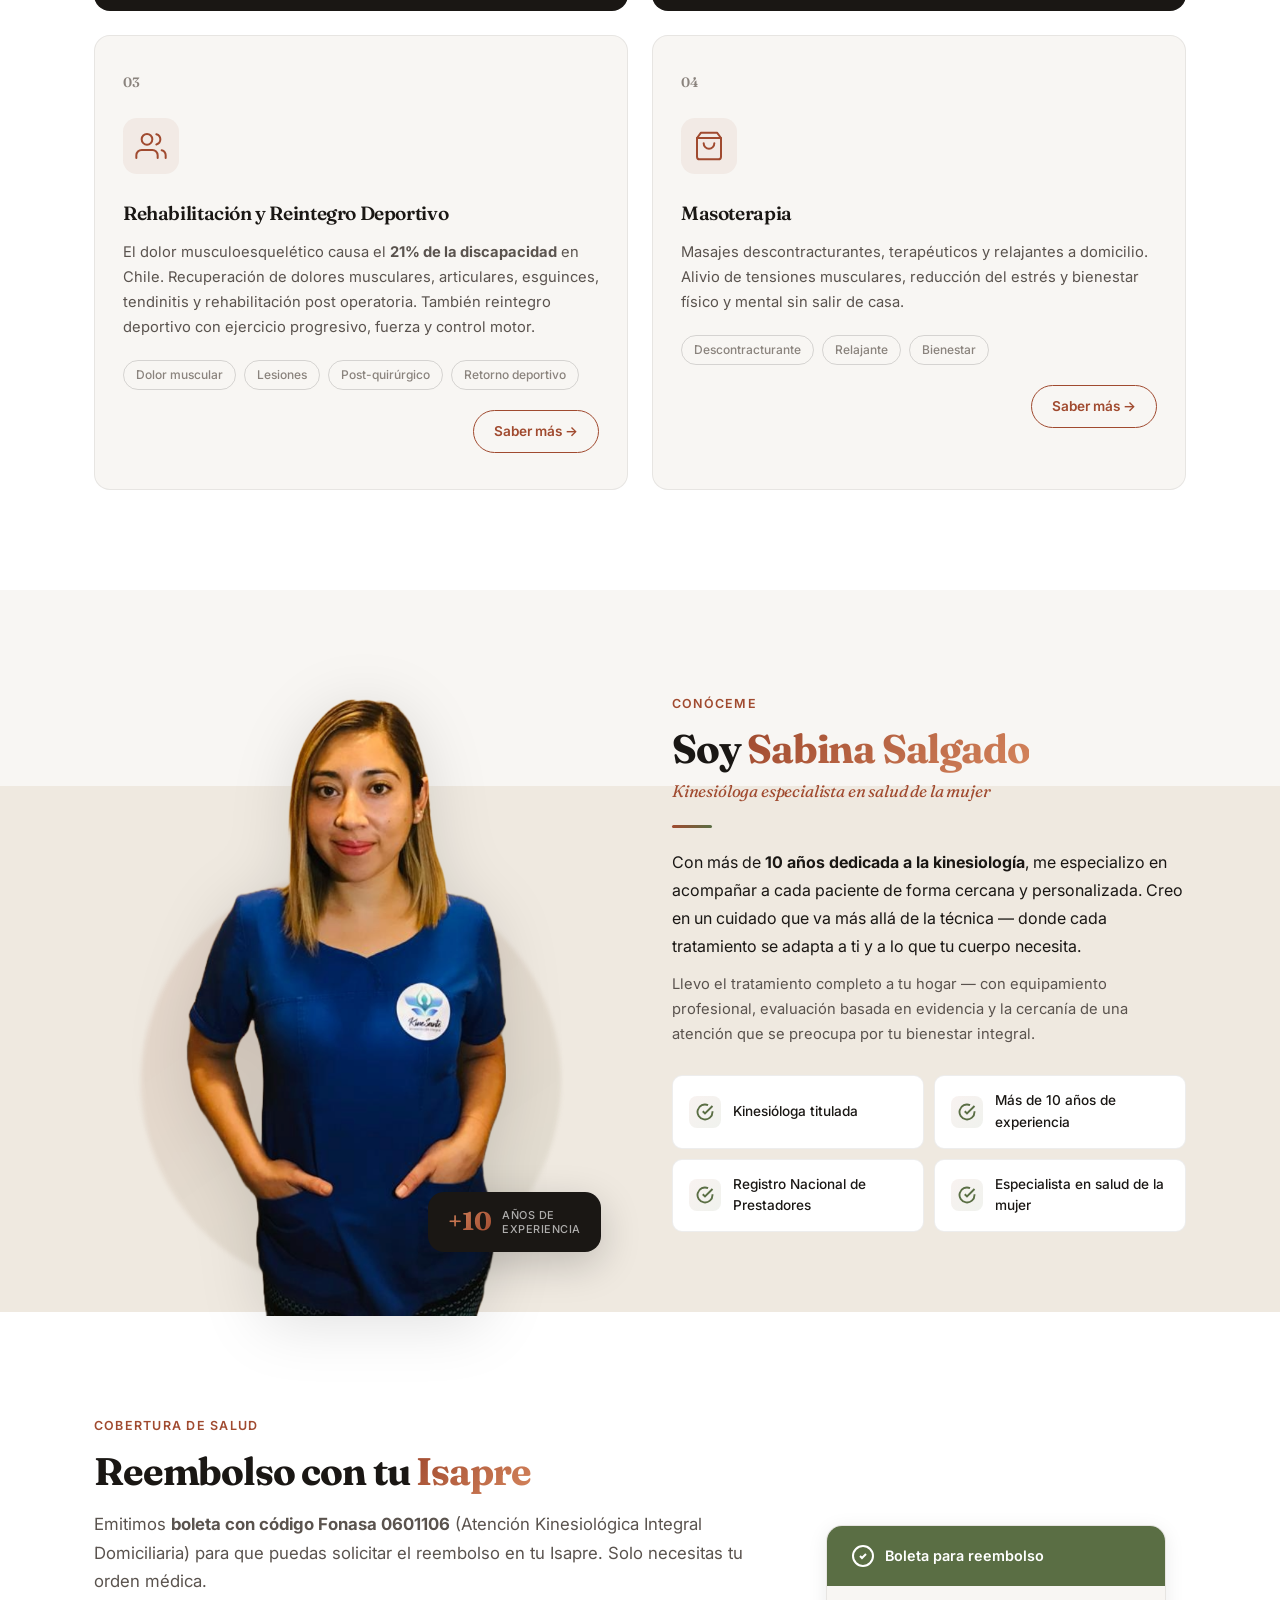
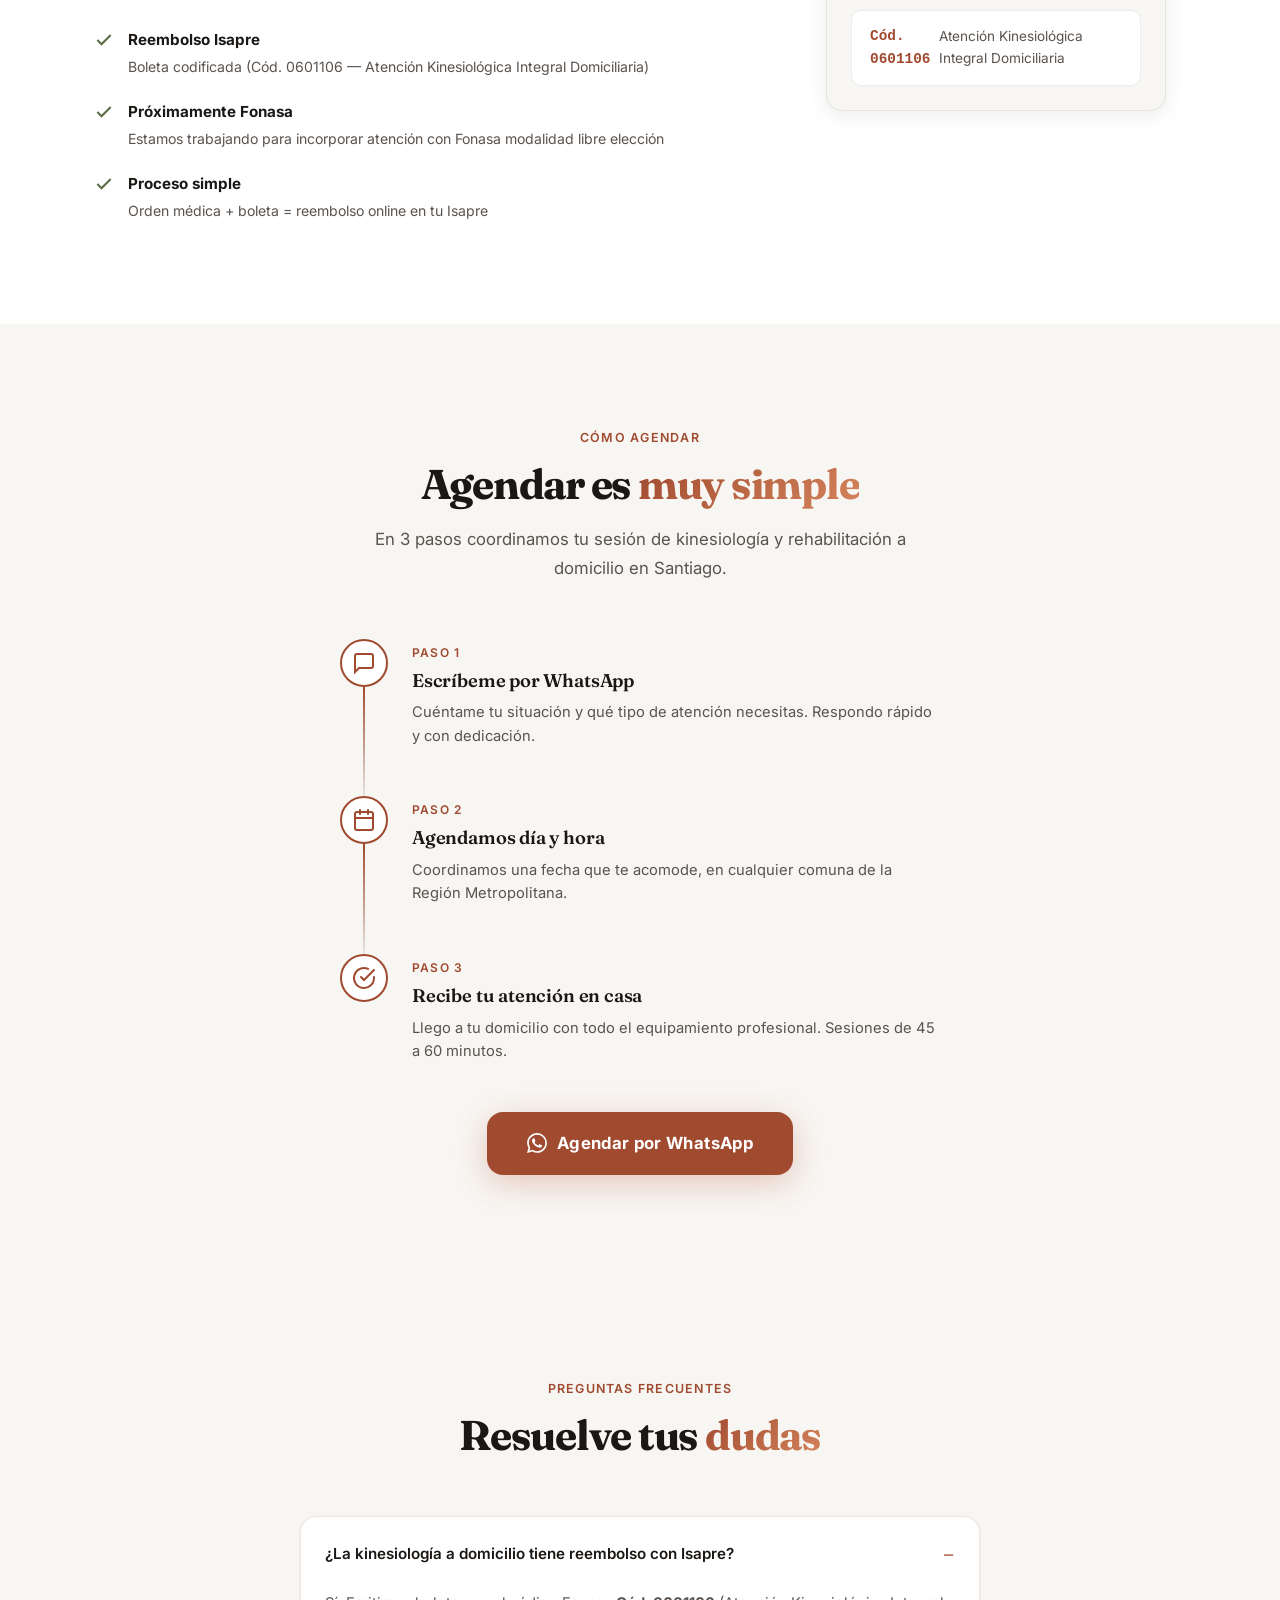
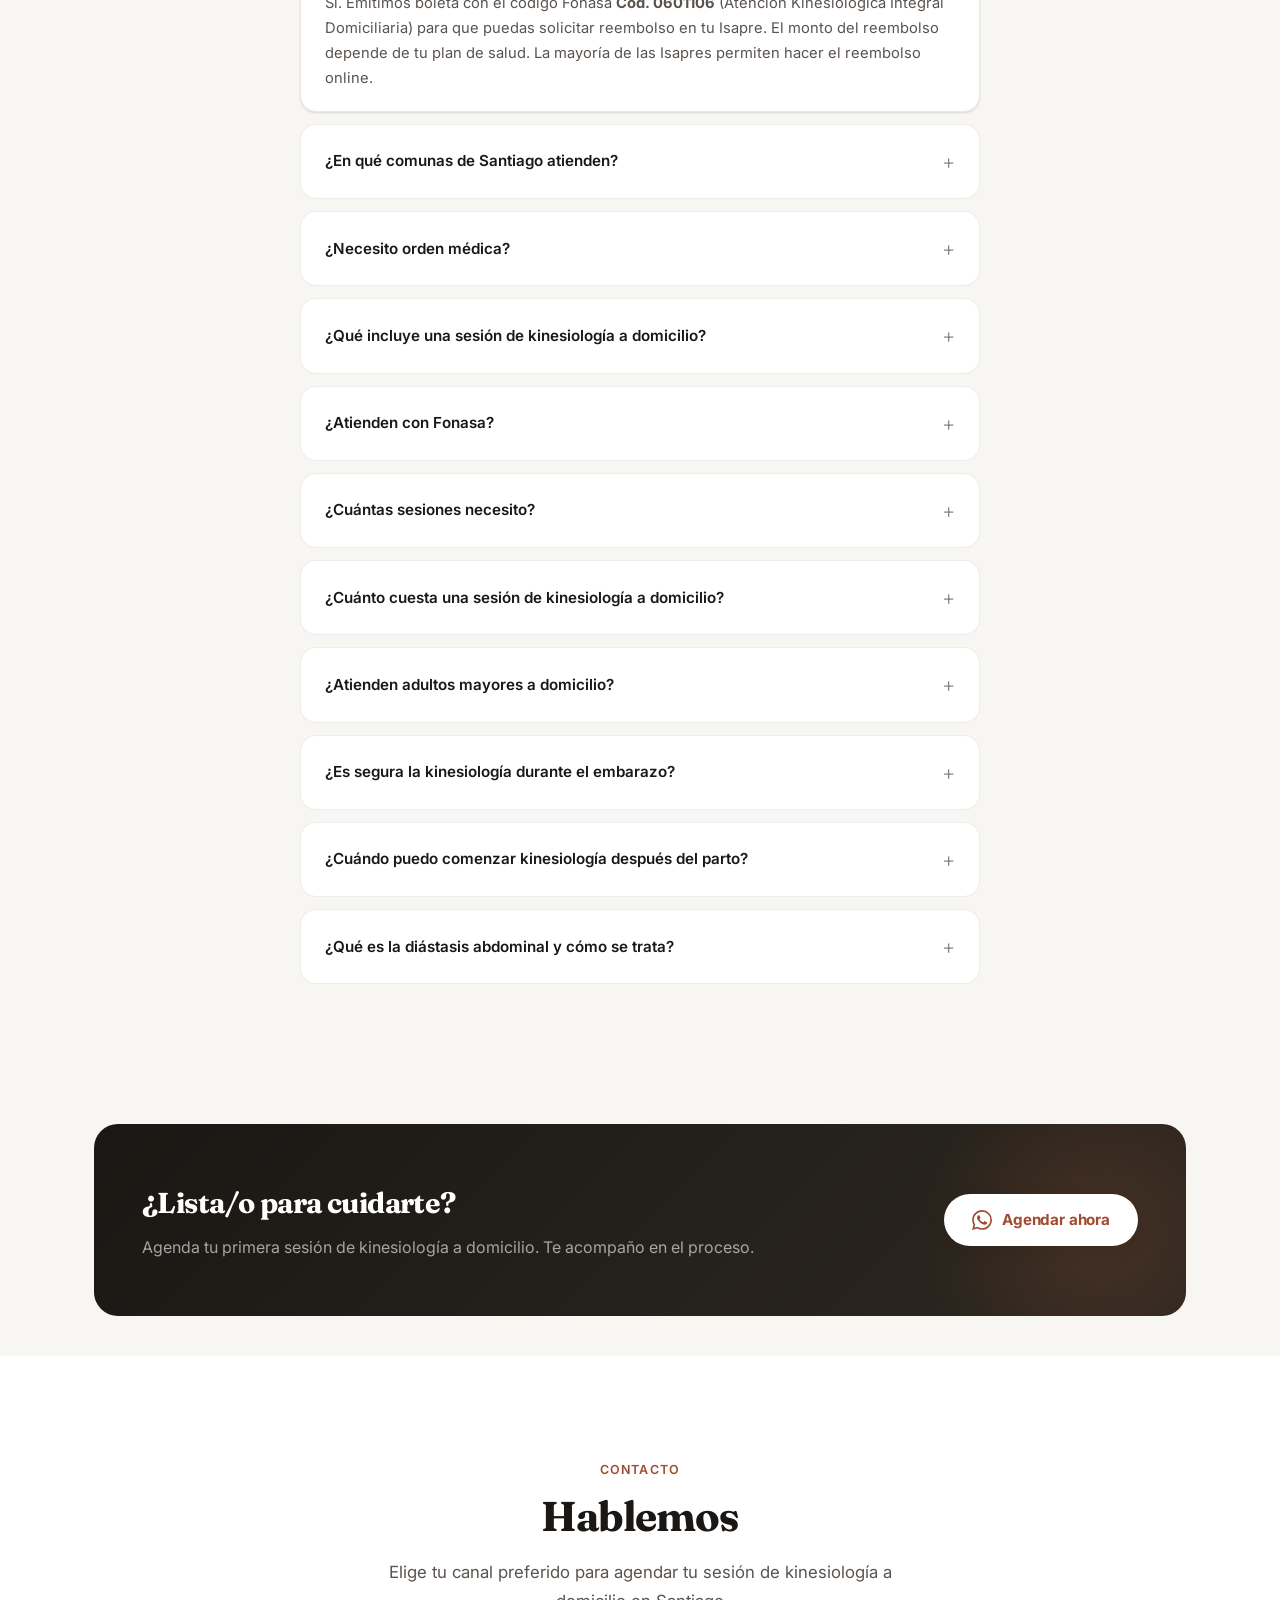
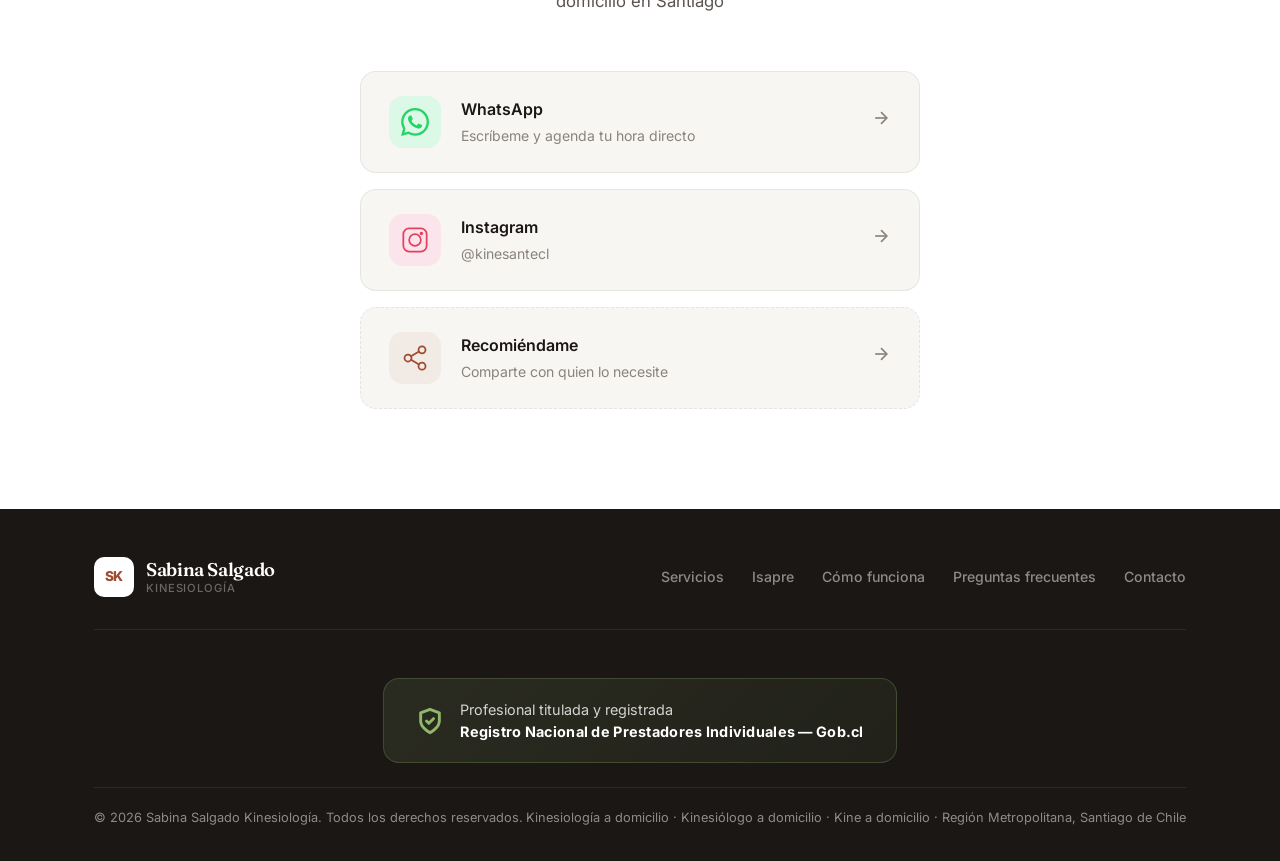
==== commit 268ea5ca: "Refine color palette: darker, more sophisticated/premium - Primary: #b5593c → #a04a2f (deeper terrac" ====
--- a/index.html
+++ b/index.html
@@ -13,8 +13,8 @@
   <link rel="canonical" href="https://sabinasalgado.cl/">
 
   <!-- Technical SEO: Favicon, Manifest, Theme -->
-  <meta name="theme-color" content="#b5593c">
-  <meta name="msapplication-TileColor" content="#b5593c">
+  <meta name="theme-color" content="#a04a2f">
+  <meta name="msapplication-TileColor" content="#a04a2f">
   <link rel="icon" type="image/svg+xml" href="/favicon.svg">
   <link rel="icon" type="image/png" sizes="32x32" href="/favicon-32.png">
   <link rel="icon" type="image/png" sizes="16x16" href="/favicon-16.png">
--- a/styles.css
+++ b/styles.css
@@ -4,25 +4,25 @@
    ======================================== */
 
 :root {
-  --bg: #fafaf8;
-  --bg-warm: #f5f0ea;
+  --bg: #f8f6f3;
+  --bg-warm: #efe9e0;
   --bg-card: #ffffff;
   --text: #1a1714;
-  --text-secondary: #6b6560;
-  --text-muted: #9a9490;
-  --primary: #b5593c;
-  --primary-hover: #9a4830;
-  --primary-light: rgba(181, 89, 60, 0.08);
-  --primary-glow: rgba(181, 89, 60, 0.15);
-  --accent: #6b7f52;
-  --accent-light: rgba(107, 127, 82, 0.1);
-  --border: rgba(0, 0, 0, 0.06);
-  --border-hover: rgba(0, 0, 0, 0.12);
+  --text-secondary: #5a534e;
+  --text-muted: #8a837d;
+  --primary: #a04a2f;
+  --primary-hover: #873d26;
+  --primary-light: rgba(160, 74, 47, 0.07);
+  --primary-glow: rgba(160, 74, 47, 0.14);
+  --accent: #5a6e44;
+  --accent-light: rgba(90, 110, 68, 0.1);
+  --border: rgba(0, 0, 0, 0.07);
+  --border-hover: rgba(0, 0, 0, 0.14);
   --white: #ffffff;
-  --shadow-sm: 0 1px 3px rgba(0,0,0,0.04), 0 1px 2px rgba(0,0,0,0.06);
-  --shadow-md: 0 4px 20px rgba(0,0,0,0.06);
-  --shadow-lg: 0 12px 40px rgba(0,0,0,0.08);
-  --shadow-xl: 0 20px 60px rgba(0,0,0,0.1);
+  --shadow-sm: 0 1px 3px rgba(0,0,0,0.05), 0 1px 2px rgba(0,0,0,0.08);
+  --shadow-md: 0 4px 20px rgba(0,0,0,0.08);
+  --shadow-lg: 0 12px 40px rgba(0,0,0,0.1);
+  --shadow-xl: 0 20px 60px rgba(0,0,0,0.12);
   --font: 'Inter', -apple-system, BlinkMacSystemFont, sans-serif;
   --font-display: 'Fraunces', Georgia, serif;
   --radius: 16px;
